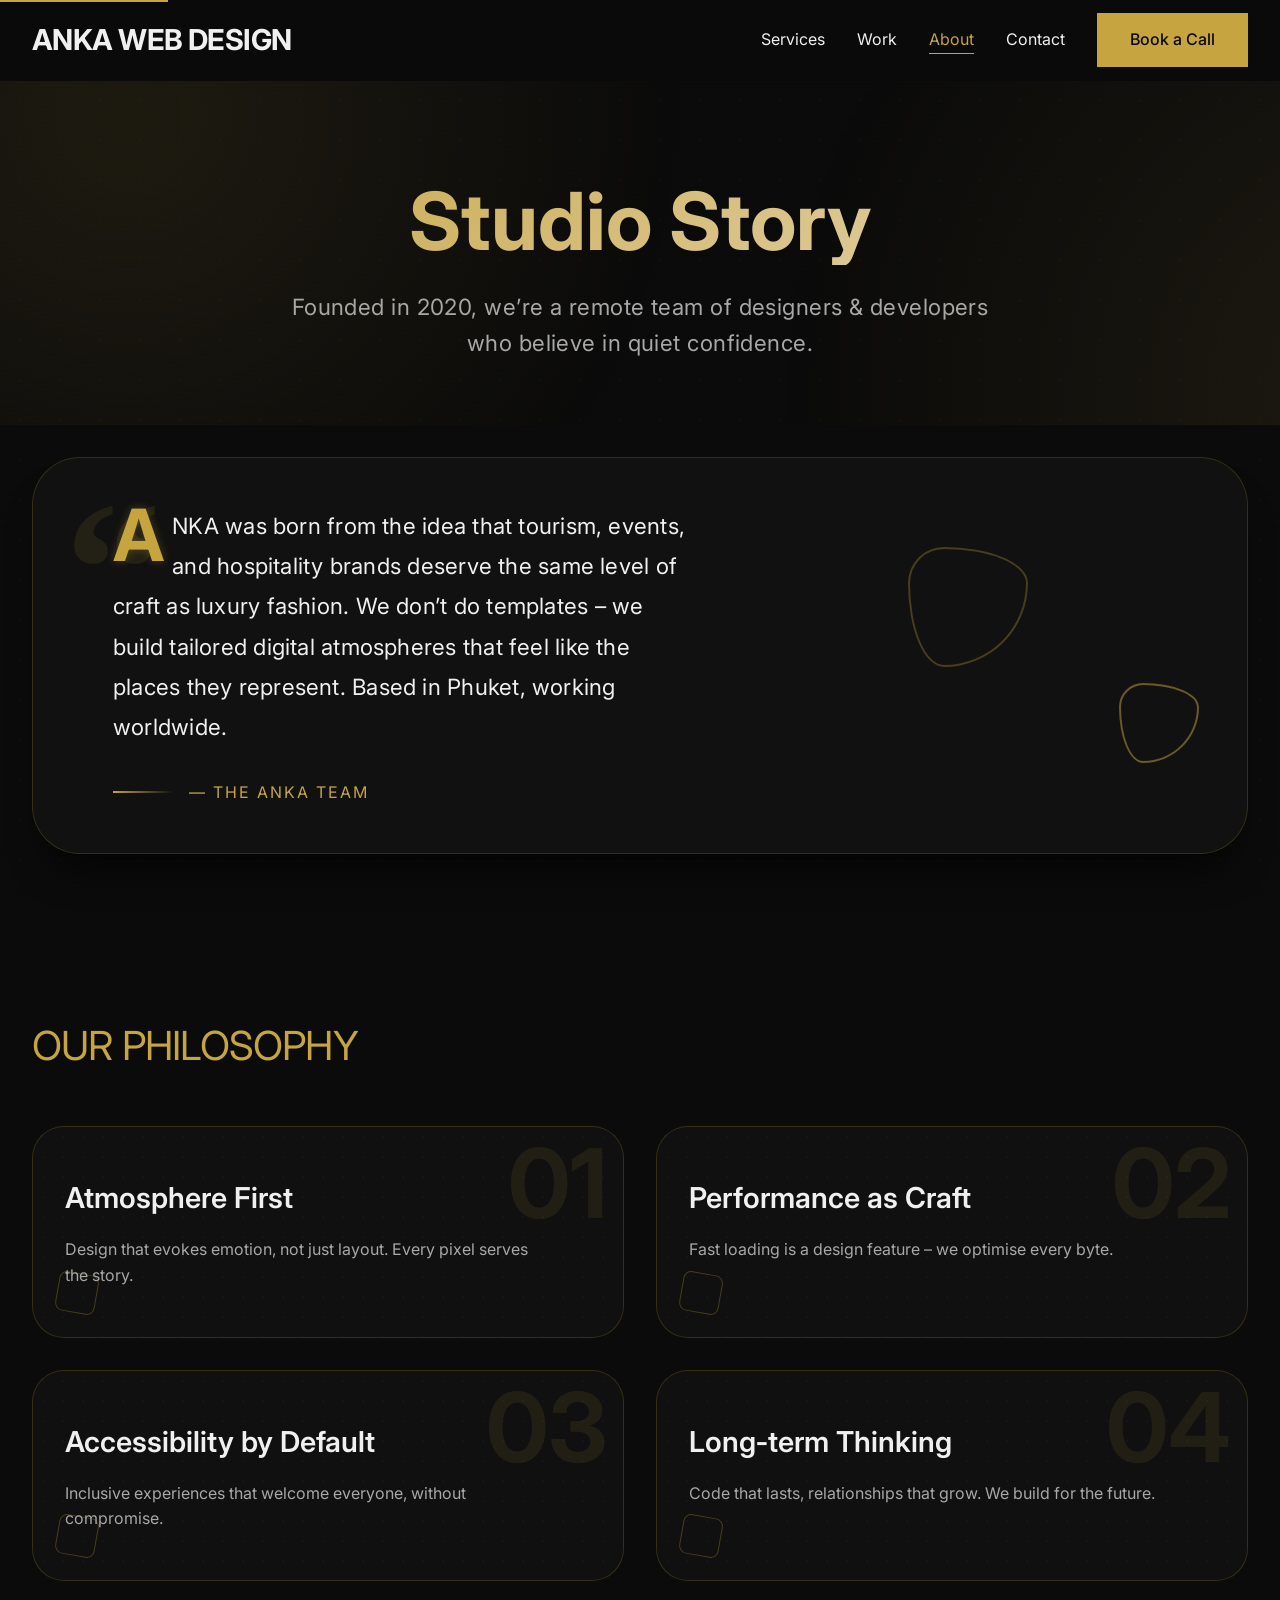
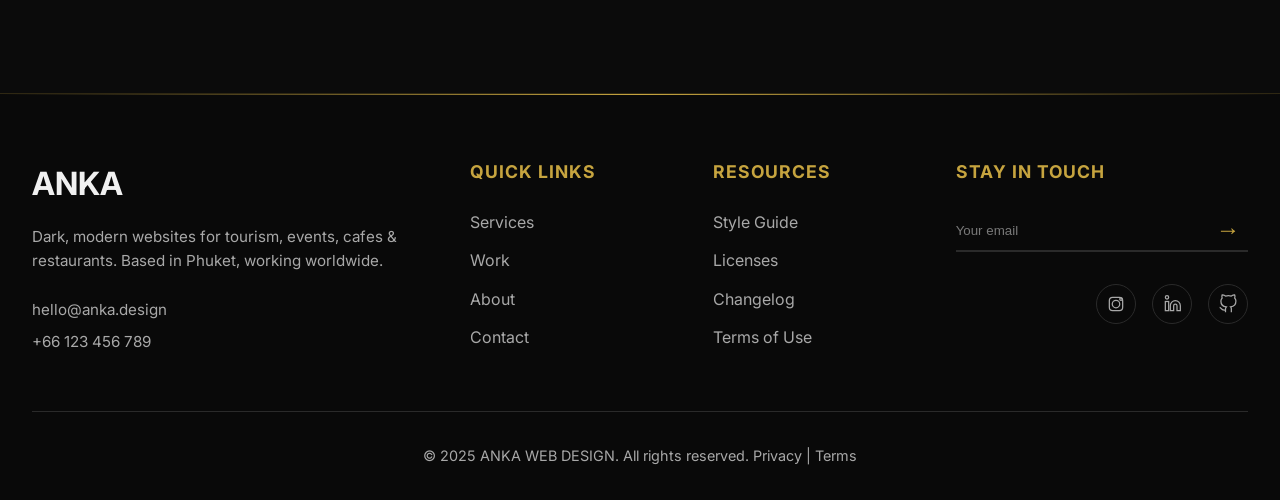
==== about.html @ 361e1a4e "Add complete website files" ====
<!-- FILE: about.html -->
<!DOCTYPE html>
<html lang="en">
<head>
  <meta charset="UTF-8">
  <meta name="viewport" content="width=device-width, initial-scale=1.0">
  <title>About – ANKA WEB DESIGN</title>
  <meta name="description" content="Boutique studio crafting premium web experiences for hospitality and culture.">
  <link rel="preconnect" href="https://fonts.googleapis.com">
  <link rel="preconnect" href="https://fonts.gstatic.com" crossorigin>
  <link href="https://fonts.googleapis.com/css2?family=Inter:ital,opsz,wght@0,14..32,100..900;1,14..32,100..900&display=swap" rel="stylesheet">
  <link rel="stylesheet" href="assets/css/style.css">
</head>
<body>
  <a href="#main-content" class="skip-link">Skip to main content</a>

  <!-- Header -->
  <header class="site-header">
    <div class="container header-container">
      <a href="index.html" class="logo" aria-label="ANKA home">ANKA WEB DESIGN</a>
      <button class="mobile-menu-toggle" id="menuToggle" aria-expanded="false" aria-label="Menu">
        <span></span><span></span><span></span>
      </button>
      <nav class="main-nav" id="mainNav">
        <ul class="nav-list">
          <li><a href="services.html">Services</a></li>
          <li><a href="work.html">Work</a></li>
          <li><a href="about.html" aria-current="page">About</a></li>
          <li><a href="contact.html">Contact</a></li>
        </ul>
        <a href="contact.html" class="btn btn-primary nav-cta">Book a Call</a>
      </nav>
    </div>
  </header>

  <main id="main-content">
    <!-- Page header with moving background -->
    <!-- Page header – advanced -->
<section class="page-header-advanced moving-bg">
  <div class="container">
    <h1 class="page-title-advanced">Studio Story</h1>
    <p class="page-sub-advanced">Founded in 2020, we’re a remote team of designers & developers who believe in quiet confidence.</p>
  </div>
</section>

<!-- Story – advanced editorial card -->
<section class="story-advanced">
  <div class="container">
    <div class="story-card-advanced">
      <div class="story-quote-mark" aria-hidden="true">“</div>
      <div class="story-content">
        <p class="story-text-advanced"><span class="story-dropcap">A</span>NKA was born from the idea that tourism, events, and hospitality brands deserve the same level of craft as luxury fashion. We don’t do templates – we build tailored digital atmospheres that feel like the places they represent. Based in Phuket, working worldwide.</p>
        <div class="story-signature">
          <span class="story-signature-line"></span>
          <span class="story-signature-text">— The ANKA team</span>
        </div>
      </div>
      <div class="story-decoration">
        <div class="story-decoration-shape"></div>
        <div class="story-decoration-shape"></div>
      </div>
    </div>
  </div>
</section>

<!-- Our Philosophy – visually rich, icon‑free -->
<section class="philosophy">
  <div class="container">
    <h2 class="section-title">Our Philosophy</h2>
    <div class="philosophy-grid">
      
      <div class="philosophy-card">
        <div class="philosophy-bg-number">01</div>
        <div class="philosophy-decoration"></div>
        <h3>Atmosphere First</h3>
        <p>Design that evokes emotion, not just layout. Every pixel serves the story.</p>
      </div>

      <div class="philosophy-card">
        <div class="philosophy-bg-number">02</div>
        <div class="philosophy-decoration"></div>
        <h3>Performance as Craft</h3>
        <p>Fast loading is a design feature – we optimise every byte.</p>
      </div>

      <div class="philosophy-card">
        <div class="philosophy-bg-number">03</div>
        <div class="philosophy-decoration"></div>
        <h3>Accessibility by Default</h3>
        <p>Inclusive experiences that welcome everyone, without compromise.</p>
      </div>

      <div class="philosophy-card">
        <div class="philosophy-bg-number">04</div>
        <div class="philosophy-decoration"></div>
        <h3>Long‑term Thinking</h3>
        <p>Code that lasts, relationships that grow. We build for the future.</p>
      </div>

    </div>
  </div>
</section>



  </main>

  <!-- Footer (rich version) -->
  <footer class="site-footer">
    <div class="container">
      <div class="footer-grid">
        <div class="footer-col">
          <a href="index.html" class="footer-logo">ANKA</a>
          <p class="footer-about">Dark, modern websites for tourism, events, cafes & restaurants. Based in Phuket, working worldwide.</p>
          <div class="footer-contact">
            <span>hello@anka.design</span>
            <span>+66 123 456 789</span>
          </div>
        </div>
        <div class="footer-col">
          <h4>Quick Links</h4>
          <ul class="footer-menu">
            <li><a href="services.html">Services</a></li>
            <li><a href="work.html">Work</a></li>
            <li><a href="about.html">About</a></li>
            <li><a href="contact.html">Contact</a></li>
          </ul>
        </div>
        <div class="footer-col">
          <h4>Resources</h4>
          <ul class="footer-menu">
            <li><a href="#">Style Guide</a></li>
            <li><a href="#">Licenses</a></li>
            <li><a href="#">Changelog</a></li>
            <li><a href="#">Terms of Use</a></li>
          </ul>
        </div>
        <div class="footer-col">
          <h4>Stay in touch</h4>
          <form class="newsletter-form" id="demoNewsletter">
            <input type="email" placeholder="Your email" aria-label="Email for newsletter">
            <button type="submit" class="btn-submit">→</button>
          </form>
          <div class="footer-social">
            <a href="#" aria-label="Instagram">
              <svg width="24" height="24" viewBox="0 0 24 24" fill="none" stroke="currentColor" stroke-width="1.5">
                <rect x="4" y="4" width="16" height="16" rx="4"/>
                <circle cx="18" cy="6" r="1.5"/>
                <circle cx="12" cy="12" r="4.5"/>
              </svg>
            </a>
            <a href="#" aria-label="LinkedIn">
              <svg width="24" height="24" viewBox="0 0 24 24" fill="none" stroke="currentColor" stroke-width="1.5">
                <path d="M16 8a6 6 0 0 1 6 6v6h-4v-6a2 2 0 0 0-4 0v6h-4v-6a6 6 0 0 1 6-6z"/>
                <rect x="4" y="9" width="4" height="11"/>
                <circle cx="6" cy="4" r="2"/>
              </svg>
            </a>
            <a href="#" aria-label="GitHub">
              <svg width="24" height="24" viewBox="0 0 24 24" fill="none" stroke="currentColor" stroke-width="1.5">
                <path d="M9 19c-5 1.5-5-2.5-7-3m14 6v-3.87a3.37 3.37 0 0 0-.94-2.61c3.14-.35 6.44-1.54 6.44-7A5.44 5.44 0 0 0 20 4.77 5.07 5.07 0 0 0 19.91 1S18.73.65 16 2.48a13.38 13.38 0 0 0-7 0C6.27.65 5.09 1 5.09 1A5.07 5.07 0 0 0 5 4.77a5.44 5.44 0 0 0-1.5 3.78c0 5.42 3.3 6.61 6.44 7A3.37 3.37 0 0 0 9 18.13V22"/>
              </svg>
            </a>
          </div>
        </div>
      </div>
      <div class="footer-bottom">
        <p>© 2025 ANKA WEB DESIGN. All rights reserved. <a href="#">Privacy</a> | <a href="#">Terms</a></p>
      </div>
    </div>
  </footer>

  <!-- Modal and toast -->
  <div class="modal" id="projectModal" role="dialog" aria-modal="true" hidden>
    <div class="modal-overlay"></div>
    <div class="modal-content"><button class="modal-close">&times;</button><div class="modal-body"></div></div>
  </div>
  <div class="toast" id="successToast">Message sent (demo) – we’ll be in touch.</div>

  <script src="assets/js/work-data.js"></script>
  <script src="assets/js/main.js"></script>
</body>
</html>
---- assets/css/style.css ----
/* FILE: assets/css/style.css */
:root {
  --bg-dark: #0b0b0b;
  --bg-card: #141414;
  --text-primary: #f0f0f0;
  --text-secondary: #a8a8a8;
  --accent: #c6a43f; /* warm gold */
  --border: #2a2a2a;
  --font-sans: 'Inter', system-ui, -apple-system, sans-serif;
  --shadow: 0 20px 40px -10px rgba(0,0,0,0.8);
  --transition: 0.2s ease;
}
* { margin: 0; padding: 0; box-sizing: border-box; }
html {
  scroll-behavior: smooth;
}
body {
  background-color: var(--bg-dark);
  color: var(--text-primary);
  font-family: var(--font-sans);
  line-height: 1.6;
  -webkit-font-smoothing: antialiased;
  position: relative;
}
body::before {
  content: "";
  position: fixed;
  top: 0; left: 0; width: 100%; height: 100%;
  background-image: radial-gradient(rgba(198, 164, 63, 0.03) 1px, transparent 1px);
  background-size: 40px 40px;
  pointer-events: none;
  z-index: -1;
}
body::after {
  content: "";
  position: fixed;
  top: 0; left: 0; width: 100%; height: 100%;
  background: repeating-linear-gradient(0deg, rgba(0,0,0,0.02) 0px, rgba(0,0,0,0.02) 1px, transparent 1px, transparent 4px);
  pointer-events: none;
  z-index: -1;
}
.container { max-width: 1280px; margin: 0 auto; padding: 0 2rem; }
a { color: var(--text-primary); text-decoration: none; transition: color var(--transition); }
a:hover { color: var(--accent); }
.btn {
  display: inline-block;
  padding: 0.8rem 2rem;
  border-radius: 0;
  font-weight: 500;
  transition: var(--transition);
  border: 1px solid transparent;
  cursor: pointer;
  text-align: center;
}
.btn-primary { background: var(--accent); color: var(--bg-dark); border-color: var(--accent); }
.btn-primary:hover { background: transparent; color: var(--accent); }
.btn-outline { border: 1px solid var(--accent); color: var(--accent); background: transparent; }
.btn-outline:hover { background: var(--accent); color: var(--bg-dark); }
.btn-large { padding: 1rem 3rem; font-size: 1.2rem; }

/* skip link */
.skip-link {
  position: absolute; top: -40px; left: 0; background: var(--accent); color: #000; padding: 8px; z-index: 100;
}
.skip-link:focus { top: 0; }

/* header */
.site-header {
  position: sticky; top: 0; background: rgba(11,11,11,0.9); backdrop-filter: blur(8px); border-bottom: 1px solid var(--border); z-index: 50;
}
.header-container {
  display: flex; justify-content: space-between; align-items: center; height: 80px;
}
.logo { font-weight: 700; font-size: 1.8rem; letter-spacing: -0.02em; }
.main-nav { display: flex; align-items: center; gap: 2rem; }
.nav-list { display: flex; list-style: none; gap: 2rem; }
.nav-list a:hover, .nav-list a[aria-current="page"] { color: var(--accent); border-bottom: 1px solid currentColor; padding-bottom: 4px; }
.mobile-menu-toggle { display: none; background: none; border: none; width: 30px; height: 30px; position: relative; cursor: pointer; }
.mobile-menu-toggle span { display: block; width: 100%; height: 2px; background: var(--text-primary); margin: 6px 0; transition: var(--transition); }

/* hero */
.hero { padding: 6rem 0; }
.hero-grid { display: grid; grid-template-columns: 1fr 1fr; gap: 4rem; align-items: center; }
.display { font-size: clamp(2.5rem, 5vw, 4.5rem); font-weight: 600; line-height: 1.1; letter-spacing: -0.02em; }
.accent { color: var(--accent); }
.hero-sub { font-size: 1.3rem; color: var(--text-secondary); margin: 2rem 0; }
.hero-ctas { display: flex; gap: 1rem; }
.hero-visual { position: relative; min-height: 400px; }
.blob { width: 300px; height: 300px; background: radial-gradient(circle at 30% 30%, var(--accent), transparent 70%); filter: blur(60px); opacity: 0.3; position: absolute; top: 20%; left: 20%; }
.grid-overlay { position: absolute; inset: 0; background-image: linear-gradient(var(--border) 1px, transparent 1px), linear-gradient(90deg, var(--border) 1px, transparent 1px); background-size: 40px 40px; opacity: 0.2; }

/* trust strip */
.trust-strip { padding: 2rem 0; border-top: 1px solid var(--border); border-bottom: 1px solid var(--border); margin: 2rem 0; }
.trust-label { text-transform: uppercase; font-size: 0.8rem; letter-spacing: 2px; color: var(--text-secondary); margin-bottom: 1.5rem; }
.trust-logos { display: flex; gap: 3rem; flex-wrap: wrap; }
.logo-mark { font-size: 1.3rem; font-weight: 300; color: var(--text-secondary); }

/* sections */
.section-title { font-size: 2.5rem; font-weight: 400; margin-bottom: 3rem; letter-spacing: -0.02em; color: var(--accent); text-transform: uppercase; }
.card-grid { display: grid; grid-template-columns: repeat(auto-fill, minmax(280px, 1fr)); gap: 2rem; }

/* expertise / editorial menu */
.expertise-grid {
  display: grid;
  grid-template-columns: repeat(4, 1fr);
  gap: 2rem;
  margin-bottom: 4rem;
}
.expertise-card {
  background: var(--bg-card);
  padding: 2rem;
  border: 1px solid var(--border);
  transition: var(--transition);
  text-align: center;
}
.expertise-card:hover {
  transform: translateY(-4px);
  border-color: var(--accent);
}
.expertise-icon {
  font-size: 2.5rem;
  display: block;
  margin-bottom: 1rem;
}
.expertise-card h3 {
  margin-bottom: 0.5rem;
  font-size: 1.3rem;
}

/* service cards with icons */
.service-card {
  background: var(--bg-card);
  padding: 2rem;
  border: 1px solid var(--border);
  transition: var(--transition);
  position: relative;
}
.service-card:hover {
  transform: translateY(-6px);
  box-shadow: var(--shadow);
  border-color: var(--accent);
}
.service-icon {
  font-size: 2rem;
  display: block;
  margin-bottom: 1rem;
  color: var(--accent);
}
.service-card h3 {
  margin-bottom: 1rem;
  font-weight: 500;
.service-card {
  transition: transform 0.2s, box-shadow 0.2s, border-color 0.2s;
  transform-style: preserve-3d;
  will-change: transform;
}
}

/* modern timeline */
/* ---------- Process timeline – advanced ---------- */
.process {
  padding: 4rem 0;
}

.timeline-modern {
  display: flex;
  flex-direction: column;
  gap: 2rem;
  margin: 4rem 0;
  position: relative;
}

/* Animated connecting line */
.timeline-modern::before {
  content: '';
  position: absolute;
  left: 3rem;
  top: 0;
  bottom: 0;
  width: 3px;
  background: linear-gradient(to bottom, var(--accent), transparent);
  opacity: 0.3;
  animation: timelineGlow 3s infinite;
}

@keyframes timelineGlow {
  0%, 100% { opacity: 0.2; transform: scaleY(1); }
  50% { opacity: 0.6; transform: scaleY(1.02); }
}

.timeline-step {
  display: flex;
  gap: 2rem;
  position: relative;
  z-index: 1;
  transition: transform 0.3s ease;
}

.timeline-step:hover {
  transform: translateX(10px);
}

.step-marker {
  width: 5rem;
  height: 5rem;
  background: rgba(20, 20, 20, 0.8);
  backdrop-filter: blur(8px);
  border: 2px solid var(--accent);
  border-radius: 50%;
  display: flex;
  align-items: center;
  justify-content: center;
  font-weight: 700;
  font-size: 1.5rem;
  color: var(--accent);
  flex-shrink: 0;
  box-shadow: 0 0 20px rgba(198, 164, 63, 0.3);
  transition: all 0.3s ease;
  position: relative;
  overflow: hidden;
}

.step-marker::before {
  content: '';
  position: absolute;
  inset: 0;
  background: radial-gradient(circle at 30% 30%, var(--accent), transparent 70%);
  opacity: 0.2;
  animation: markerPulse 3s infinite;
}

@keyframes markerPulse {
  0%, 100% { opacity: 0.2; transform: scale(1); }
  50% { opacity: 0.4; transform: scale(1.1); }
}

.timeline-step:hover .step-marker {
  transform: scale(1.1);
  box-shadow: 0 0 30px var(--accent);
  border-color: #fff;
}

.step-content {
  background: rgba(20, 20, 20, 0.6);
  backdrop-filter: blur(10px);
  border: 1px solid rgba(198, 164, 63, 0.2);
  border-radius: 24px;
  padding: 1.8rem 2rem;
  flex: 1;
  transition: all 0.3s ease;
  position: relative;
  overflow: hidden;
}

/* Animated gradient border for step content */
.step-content::before {
  content: '';
  position: absolute;
  top: -2px;
  left: -2px;
  right: -2px;
  bottom: -2px;
  background: linear-gradient(45deg, var(--accent), transparent, var(--accent), transparent);
  background-size: 300% 300%;
  border-radius: 26px;
  opacity: 0;
  transition: opacity 0.3s;
  z-index: -1;
}

.timeline-step:hover .step-content::before {
  opacity: 1;
  animation: borderGlow 3s linear infinite;
}

.step-content h3 {
  margin-bottom: 0.8rem;
  color: var(--accent);
  font-size: 1.5rem;
  font-weight: 600;
}

.step-content p {
  color: var(--text-secondary);
  line-height: 1.6;
  margin: 0;
}

/* Noise texture inside cards */
.step-content::after {
  content: '';
  position: absolute;
  top: 0;
  left: 0;
  width: 100%;
  height: 100%;
  background-image: radial-gradient(rgba(255,255,255,0.02) 1px, transparent 1px);
  background-size: 20px 20px;
  pointer-events: none;
  z-index: -1;
  border-radius: 24px;
}

/* Responsive */
@media (max-width: 768px) {
  .timeline-modern::before {
    left: 2rem;
  }
  .step-marker {
    width: 4rem;
    height: 4rem;
    font-size: 1.2rem;
  }
  .step-content {
    padding: 1.2rem 1.5rem;
  }
  .step-content h3 {
    font-size: 1.3rem;
  }
}

/* enhanced work grid */
.work-grid-enhanced {
  display: grid;
  grid-template-columns: repeat(auto-fill, minmax(320px, 1fr));
  gap: 2rem;
  margin: 3rem 0;
}
.work-card {
  background: var(--bg-card);
  border: 1px solid var(--border);
  padding: 1.5rem;
  cursor: pointer;
  transition: var(--transition);
  position: relative;
  overflow: hidden;
}
.work-card:hover {
  border-color: var(--accent);
  transform: scale(1.02);
}
.work-card .category {
  color: var(--accent);
  font-size: 0.9rem;
  text-transform: uppercase;
}
.work-card h3 {
  margin: 0.5rem 0;
  font-size: 1.4rem;
}
.work-card .year {
  color: var(--text-secondary);
}
.work-card::after {
  content: "View project →";
  position: absolute;
  bottom: -2rem;
  right: 1rem;
  background: var(--accent);
  color: var(--bg-dark);
  padding: 0.3rem 0.8rem;
  font-size: 0.9rem;
  transition: bottom 0.2s;
}
.work-card:hover::after {
  bottom: 1rem;
 } 
.service-card {
  transition: transform 0.2s, box-shadow 0.2s, border-color 0.2s;
  transform-style: preserve-3d;
  will-change: transform;
}


/* testimonials */
.testimonial-grid { display: grid; grid-template-columns: repeat(3,1fr); gap: 2rem; }
.testimonial-grid blockquote { background: var(--bg-card); padding: 2rem; border-left: 4px solid var(--accent); font-style: normal; }
.testimonial-grid cite { display: block; margin-top: 1rem; color: var(--accent); }

/* enhanced pricing */
.pricing-grid-enhanced {
  display: grid;
  grid-template-columns: repeat(3,1fr);
  gap: 2rem;
  margin-bottom: 2rem;
}
.pricing-card {
  background: var(--bg-card);
  padding: 2rem;
  border: 1px solid var(--border);
  transition: var(--transition);
  position: relative;
  display: flex;
  flex-direction: column;
}
.pricing-card.popular {
  border-color: var(--accent);
  transform: scale(1.05);
  box-shadow: var(--shadow);
}
.popular-badge {
  position: absolute;
  top: -0.8rem;
  left: 50%;
  transform: translateX(-50%);
  background: var(--accent);
  color: var(--bg-dark);
  padding: 0.3rem 1rem;
  font-size: 0.8rem;
  text-transform: uppercase;
  letter-spacing: 1px;
}
.price {
  font-size: 2.5rem;
  color: var(--accent);
  margin: 1rem 0;
}
.feature-list {
  list-style: none;
  margin: 1.5rem 0;
  color: var(--text-secondary);
  flex: 1;
}
.feature-list li {
  padding: 0.3rem 0;
  border-bottom: 1px dashed var(--border);
}
.feature-list li:last-child {
  border-bottom: none;
}
.pricing-card .btn {
  margin-top: auto;
}
.pricing-note {
  text-align: center;
  color: var(--text-secondary);
  font-style: italic;
}
.pricing-card {
  transition: transform 0.2s, box-shadow 0.2s, border-color 0.2s;
  transform-style: preserve-3d;
  will-change: transform;
}

/* accordion */
.accordion-item { border-bottom: 1px solid var(--border); }
.accordion-btn { width: 100%; text-align: left; background: none; border: none; color: var(--text-primary); padding: 1.5rem 0; font-size: 1.2rem; font-weight: 500; display: flex; justify-content: space-between; cursor: pointer; }
.accordion-btn::after { content: "+"; font-size: 1.5rem; color: var(--accent); }
.accordion-btn[aria-expanded="true"]::after { content: "–"; }
.accordion-panel { max-height: 0; overflow: hidden; transition: max-height 0.3s ease; padding: 0 1rem; }
.accordion-panel p { padding-bottom: 1.5rem; color: var(--text-secondary); }

/* ---------- Enhanced CTA Section ---------- */
.cta-band {
  padding: 6rem 0;
  text-align: center;
  position: relative;
  overflow: hidden;
  background: transparent; /* let the background show through */
}

/* Glass card for CTA content */
.cta-band .container {
  position: relative;
  z-index: 2;
  background: rgba(20, 20, 20, 0.5);
  backdrop-filter: blur(12px);
  border: 1px solid rgba(198, 164, 63, 0.2);
  border-radius: 48px;
  padding: 4rem 2rem;
  max-width: 900px;
  margin: 0 auto;
  box-shadow: 0 30px 50px -20px rgba(0,0,0,0.8);
  transition: transform 0.3s ease, box-shadow 0.3s ease;
}

.cta-band .container:hover {
  transform: translateY(-5px);
  box-shadow: 0 40px 60px -20px rgba(0,0,0,0.9), 0 0 0 1px rgba(198,164,63,0.3);
}

/* Animated gradient border for the glass card */
.cta-band .container::before {
  content: '';
  position: absolute;
  top: -2px;
  left: -2px;
  right: -2px;
  bottom: -2px;
  background: linear-gradient(45deg, var(--accent), transparent, var(--accent), transparent);
  background-size: 300% 300%;
  border-radius: 50px;
  opacity: 0;
  transition: opacity 0.3s;
  z-index: -1;
}

.cta-band .container:hover::before {
  opacity: 1;
  animation: borderGlow 3s linear infinite;
}

/* Title */
.cta-title {
  font-size: 3.5rem;
  font-weight: 700;
  margin-bottom: 2rem;
  color: var(--text-primary);
  text-shadow: 0 0 20px rgba(198, 164, 63, 0.3);
  letter-spacing: -0.02em;
}

/* Button */
.cta-band .btn-large {
  font-size: 1.3rem;
  padding: 1.2rem 3rem;
  border-radius: 50px;
  background: var(--accent);
  color: var(--bg-dark);
  border: none;
  position: relative;
  overflow: hidden;
  transition: all 0.3s ease;
  box-shadow: 0 10px 20px -5px rgba(198,164,63,0.3);
}

.cta-band .btn-large:hover {
  transform: scale(1.05);
  box-shadow: 0 20px 30px -5px rgba(198,164,63,0.5);
}

/* Add a subtle shine effect on hover */
.cta-band .btn-large::after {
  content: '';
  position: absolute;
  top: -50%;
  left: -60%;
  width: 200%;
  height: 200%;
  background: rgba(255,255,255,0.2);
  transform: rotate(30deg);
  transition: left 0.5s;
  pointer-events: none;
}

.cta-band .btn-large:hover::after {
  left: 100%;
}

/* ---------- Advanced CTA section ---------- */
.cta-advanced {
  padding: 5rem 0;
  background: var(--bg-dark);
  position: relative;
  overflow: hidden;
  border-top: 1px solid var(--border);
  border-bottom: 1px solid var(--border);
}

.cta-grid {
  display: grid;
  grid-template-columns: 1fr 1fr;
  gap: 4rem;
  align-items: center;
}

.cta-content {
  position: relative;
  z-index: 2;
}

.cta-title {
  font-size: 3rem;
  font-weight: 600;
  margin-bottom: 1.5rem;
  color: var(--accent);
  letter-spacing: -0.02em;
}

.cta-sub {
  font-size: 1.2rem;
  color: var(--text-secondary);
  margin-bottom: 2.5rem;
  line-height: 1.6;
  max-width: 90%;
}

.cta-stats {
  display: flex;
  gap: 2.5rem;
  margin-bottom: 3rem;
}

.stat-item {
  display: flex;
  flex-direction: column;
}

.stat-number {
  font-size: 2.2rem;
  font-weight: 700;
  color: var(--accent);
  line-height: 1.2;
}

.stat-label {
  font-size: 0.9rem;
  text-transform: uppercase;
  letter-spacing: 1px;
  color: var(--text-secondary);
}

.cta-visual {
  position: relative;
  height: 300px;
  background: rgba(20,20,20,0.3);
  backdrop-filter: blur(10px);
  border-radius: 30px;
  border: 1px solid rgba(198,164,63,0.2);
  overflow: hidden;
}

.cta-blob {
  position: absolute;
  width: 300px;
  height: 300px;
  background: radial-gradient(circle at 30% 30%, var(--accent), transparent 70%);
  filter: blur(60px);
  opacity: 0.3;
  top: 50%;
  left: 50%;
  transform: translate(-50%, -50%);
  animation: blobMove 15s infinite alternate;
}

.cta-grid-overlay {
  position: absolute;
  inset: 0;
  background-image: linear-gradient(var(--border) 1px, transparent 1px),
                    linear-gradient(90deg, var(--border) 1px, transparent 1px);
  background-size: 40px 40px;
  opacity: 0.1;
}

@keyframes blobMove {
  0% { transform: translate(-50%, -50%) scale(1); }
  100% { transform: translate(-30%, -30%) scale(1.2); }
}

/* Responsive */
@media (max-width: 768px) {
  .cta-grid {
    grid-template-columns: 1fr;
    gap: 2rem;
  }
  .cta-title {
    font-size: 2.5rem;
  }
  .cta-sub {
    max-width: 100%;
  }
  .cta-stats {
    gap: 1.5rem;
    flex-wrap: wrap;
  }
  .cta-visual {
    height: 200px;
    order: -1;
  }
}

/* footer */
.site-footer { border-top: 1px solid var(--border); padding: 3rem 0 1rem; }
.footer-container { display: grid; grid-template-columns: 1fr 2fr 1fr; gap: 2rem; align-items: start; }
.footer-links { display: flex; gap: 2rem; flex-wrap: wrap; justify-content: center; }
.footer-social { display: flex; gap: 1.5rem; justify-content: flex-end; }
.footer-social svg { width: 24px; height: 24px; stroke: var(--text-secondary); transition: var(--transition); }
.footer-social a:hover svg { stroke: var(--accent); }
.footer-legal { text-align: center; margin-top: 3rem; color: var(--text-secondary); font-size: 0.9rem; }

/* modal */
.modal { position: fixed; inset: 0; z-index: 1000; display: none; align-items: center; justify-content: center; }
.modal[hidden] { display: none; }
.modal:not([hidden]) { display: flex; }
.modal-overlay { position: absolute; inset: 0; background: rgba(0,0,0,0.8); backdrop-filter: blur(4px); }
.modal-content { background: var(--bg-card); border: 1px solid var(--border); max-width: 600px; width: 90%; max-height: 80vh; overflow-y: auto; position: relative; padding: 2rem; }
.modal-close { position: absolute; top: 1rem; right: 1rem; background: none; border: none; color: var(--text-primary); font-size: 2rem; cursor: pointer; }
.modal-close:hover { color: var(--accent); }
.modal-body h2 { color: var(--accent); margin-bottom: 1rem; }
.modal-body .results { margin: 1rem 0; padding-left: 1.2rem; }

/* toast */
.toast { position: fixed; bottom: 2rem; right: 2rem; background: var(--accent); color: var(--bg-dark); padding: 1rem 2rem; opacity: 0; transition: opacity 0.3s; pointer-events: none; z-index: 2000; border-radius: 4px; }
.toast.show { opacity: 1; }

/* contact page */
.contact-grid { display: grid; grid-template-columns: 1fr 1fr; gap: 4rem; margin: 4rem 0; }
.contact-form input, .contact-form textarea { width: 100%; background: var(--bg-card); border: 1px solid var(--border); padding: 0.8rem; color: var(--text-primary); margin-bottom: 1.5rem; }
.contact-form label { display: block; margin-bottom: 0.3rem; color: var(--text-secondary); }
.map-placeholder { background: var(--bg-card); height: 200px; margin-top: 2rem; display: flex; align-items: center; justify-content: center; border: 1px solid var(--border); color: var(--text-secondary); position: relative; }
.map-placeholder::before { content: "🗺️ Phuket / Remote"; }

/* filter bar */
.filter-bar { display: flex; gap: 1rem; flex-wrap: wrap; margin-bottom: 2rem; }
.filter-btn { background: none; border: 1px solid var(--border); color: var(--text-secondary); padding: 0.5rem 1.5rem; cursor: pointer; transition: var(--transition); }
.filter-btn.active, .filter-btn:hover { border-color: var(--accent); color: var(--accent); }

/* error page */
.error-page { display: flex; align-items: center; justify-content: center; min-height: 100vh; text-align: center; }
.error-code { font-size: 8rem; font-weight: 600; color: var(--accent); line-height: 1; }
.error-message { font-size: 1.5rem; margin: 2rem 0; }

/* reveal animation */
.reveal { opacity: 0; transform: translateY(30px); transition: opacity 0.6s ease, transform 0.6s ease; }
.revealed { opacity: 1; transform: translateY(0); }
@media (prefers-reduced-motion: reduce) { .reveal { transition: none; } }

/* team avatars */
.team-grid {
  display: grid;
  grid-template-columns: repeat(4, 1fr);
  gap: 2rem;
  margin: 3rem 0;
}
.team-member {
  text-align: center;
}
.avatar {
  width: 120px;
  height: 120px;
  background: var(--bg-card);
  border: 2px solid var(--accent);
  border-radius: 50%;
  margin: 0 auto 1rem;
  display: flex;
  align-items: center;
  justify-content: center;
  font-size: 2rem;
  font-weight: 600;
  color: var(--accent);
}
.recognition-logos {
  display: flex;
  gap: 3rem;
  justify-content: center;
  flex-wrap: wrap;
  margin: 2rem 0;
}
.recog-item {
  font-size: 1.2rem;
  color: var(--text-secondary);
  border: 1px solid var(--border);
  padding: 0.5rem 1.5rem;
}

/* tech badges */
.tech-badges {
  display: flex;
  flex-wrap: wrap;
  gap: 1rem;
  justify-content: center;
  margin: 2rem 0 4rem;
}
.tech-badge {
  background: var(--bg-card);
  border: 1px solid var(--border);
  padding: 0.5rem 1.5rem;
  font-size: 1rem;
  color: var(--text-secondary);
}
.tech-badge:hover {
  border-color: var(--accent);
  color: var(--accent);
}

/* benefits grid (contact page) */
.benefits-grid {
  display: grid;
  grid-template-columns: repeat(3, 1fr);
  gap: 2rem;
  margin: 3rem 0;
}
.benefit-card {
  background: var(--bg-card);
  padding: 2rem;
  border: 1px solid var(--border);
  text-align: center;
}
.benefit-card h3 {
  margin-bottom: 1rem;
  color: var(--accent);
}

/* responsive */
@media (max-width: 768px) {
  .mobile-menu-toggle { display: block; }
  .main-nav { position: fixed; top: 80px; left: 0; width: 100%; background: var(--bg-dark); flex-direction: column; align-items: center; padding: 2rem; transform: translateX(-100%); transition: transform 0.3s; border-bottom: 1px solid var(--border); }
  .main-nav.open { transform: translateX(0); }
  .nav-list { flex-direction: column; align-items: center; }
  .hero-grid, .testimonial-grid, .pricing-grid-enhanced, .contact-grid, .footer-container,
  .expertise-grid, .team-grid, .benefits-grid { grid-template-columns: 1fr; }
  .timeline-modern::before { left: 1.5rem; }
  .step-marker { width: 3rem; height: 3rem; font-size: 1rem; }
}
/* Mouse follower glow */
.cursor-glow {
  position: fixed;
  width: 400px;
  height: 400px;
  background: radial-gradient(circle at center, rgba(198,164,63,0.1) 0%, transparent 70%);
  border-radius: 50%;
  pointer-events: none;
  transform: translate(-50%, -50%);
  z-index: 9999;
  transition: transform 0.1s; /* smooth following */
}
@media (prefers-reduced-motion: reduce) {
  .cursor-glow { display: none; }
}
/* FILE: assets/css/style.css (additions at the end) */

/* Moving background for hero */
.moving-bg {
  position: relative;
  overflow: hidden;
}
.moving-bg::before {
  content: '';
  position: absolute;
  top: -50%;
  left: -50%;
  width: 200%;
  height: 200%;
  background: radial-gradient(circle at 30% 30%, rgba(198,164,63,0.1) 0%, transparent 30%),
              radial-gradient(circle at 80% 70%, rgba(198,164,63,0.1) 0%, transparent 30%);
  animation: rotateBg 20s linear infinite;
  z-index: 0;
}
@keyframes rotateBg {
  0% { transform: rotate(0deg); }
  100% { transform: rotate(360deg); }
}
.hero .container {
  position: relative;
  z-index: 1;
}

/* Enhanced rotating tags – bigger, pill-shaped, scattered effect */
.rotating-tags {
  position: relative;
  margin-top: 3rem;
  font-size: 2.8rem;
  font-weight: 700;
  text-align: center;
  color: var(--accent);
  text-shadow: 0 0 15px rgba(198, 164, 63, 0.5);
  min-height: 8rem;
  display: flex;
  justify-content: center;
  align-items: center;
  letter-spacing: -0.02em;
}

.rotating-tags span {
  position: absolute;
  opacity: 0;
  animation: wordCycleScattered 12s infinite ease-in-out;
  white-space: nowrap;
  display: inline-flex;
  align-items: center;
  gap: 1rem;
  background: rgba(20, 20, 20, 0.8);
  backdrop-filter: blur(8px);
  padding: 0.8rem 2.2rem;
  border: 1px solid rgba(198, 164, 63, 0.4);
  border-radius: 60px;
  box-shadow: 0 20px 30px -10px rgba(0,0,0,0.6), 0 0 20px rgba(198,164,63,0.3);
  transform-origin: center;
}

/* Icons via pseudo-elements */
.rotating-tags span::before {
  content: "";
  font-size: 2.2rem;
  filter: drop-shadow(0 0 5px var(--accent));
  margin-right: 0.5rem;
}


/* Unique animation delays and custom transforms per tag */
.rotating-tags span:nth-child(1) {
  animation-delay: 0s;
  --x-offset: -30px;
  --y-offset: 10px;
  --scale: 1.1;
}
.rotating-tags span:nth-child(2) {
  animation-delay: 3s;
  --x-offset: 40px;
  --y-offset: -20px;
  --scale: 0.9;
}
.rotating-tags span:nth-child(3) {
  animation-delay: 6s;
  --x-offset: -20px;
  --y-offset: -30px;
  --scale: 1.2;
}
.rotating-tags span:nth-child(4) {
  animation-delay: 9s;
  --x-offset: 50px;
  --y-offset: 15px;
  --scale: 0.95;
}

@keyframes wordCycleScattered {
  0% {
    opacity: 0;
    transform: translate(0, 0) scale(0.5);
  }
  5% {
    opacity: 1;
    transform: translate(var(--x-offset, 0), var(--y-offset, 0)) scale(var(--scale, 1));
  }
  20% {
    opacity: 1;
    transform: translate(var(--x-offset, 0), var(--y-offset, 0)) scale(var(--scale, 1));
  }
  25% {
    opacity: 0;
    transform: translate(calc(var(--x-offset, 0) * 1.5), calc(var(--y-offset, 0) * 1.5)) scale(0.5);
  }
  100% {
    opacity: 0;
    transform: translate(0, 0) scale(0.5);
  }
}

/* Optional hover pause */
.rotating-tags:hover span {
  animation-play-state: paused;
}

/* Responsive */
@media (max-width: 768px) {
  .rotating-tags {
    font-size: 2rem;
    min-height: 6rem;
  }
  .rotating-tags span {
    padding: 0.5rem 1.5rem;
    font-size: 1.8rem;
  }
  .rotating-tags span::before {
    font-size: 1.8rem;
  }
}

/* Marquee strip */
.marquee-strip {
  background: var(--accent);
  color: var(--bg-dark);
  padding: 0.8rem 0;
  overflow: hidden;
  white-space: nowrap;
  font-weight: 500;
  letter-spacing: 1px;
}
.marquee-content {
  display: inline-block;
  animation: marquee 20s linear infinite;
  font-size: 1.1rem;
}
@keyframes marquee {
  0% { transform: translateX(0); }
  100% { transform: translateX(-50%); }
}

/* ---------- What we do – advanced cards ---------- */
.interactive-card-grid {
  display: grid;
  grid-template-columns: repeat(auto-fit, minmax(280px, 1fr));
  gap: 2rem;
  margin: 3rem 0;
}

.service-card.interactive {
  position: relative;
  background: rgba(20, 20, 20, 0.6);
  backdrop-filter: blur(10px);
  border: 1px solid rgba(198, 164, 63, 0.2);
  border-radius: 24px;
  padding: 2.5rem 2rem;
  transition: transform 0.3s ease, box-shadow 0.3s ease, border-color 0.3s;
  overflow: hidden;
  z-index: 1;
}

/* Animated gradient border effect */
.service-card.interactive::before {
  content: '';
  position: absolute;
  top: -2px;
  left: -2px;
  right: -2px;
  bottom: -2px;
  background: linear-gradient(45deg, var(--accent), transparent, var(--accent), transparent);
  background-size: 300% 300%;
  border-radius: 26px;
  opacity: 0;
  transition: opacity 0.3s;
  z-index: -1;
}

.service-card.interactive:hover::before {
  opacity: 1;
  animation: borderGlow 3s linear infinite;
}

@keyframes borderGlow {
  0% { background-position: 0% 50%; }
  50% { background-position: 100% 50%; }
  100% { background-position: 0% 50%; }
}

/* Card content */
.service-card.interactive .service-icon {
  font-size: 3rem;
  display: inline-block;
  margin-bottom: 1.5rem;
  color: var(--accent);
  filter: drop-shadow(0 0 10px rgba(198, 164, 63, 0.5));
  animation: iconPulse 3s infinite ease-in-out;
}

@keyframes iconPulse {
  0%, 100% { transform: scale(1); opacity: 1; }
  50% { transform: scale(1.1); opacity: 0.9; }
}

.service-card.interactive h3 {
  font-size: 1.8rem;
  margin-bottom: 1rem;
  font-weight: 600;
  color: var(--text-primary);
}

.service-card.interactive p {
  color: var(--text-secondary);
  line-height: 1.6;
  margin-bottom: 2rem;
}

.service-card.interactive .card-link {
  display: inline-block;
  color: var(--accent);
  font-weight: 500;
  text-decoration: none;
  position: relative;
  padding-bottom: 4px;
  transition: color 0.2s;
}

.service-card.interactive .card-link::after {
  content: '';
  position: absolute;
  bottom: 0;
  left: 0;
  width: 0;
  height: 2px;
  background: var(--accent);
  transition: width 0.3s ease;
}

.service-card.interactive:hover .card-link::after {
  width: 100%;
}

.service-card.interactive:hover {
  transform: translateY(-8px) scale(1.02);
  box-shadow: 0 30px 40px -20px rgba(0,0,0,0.8), 0 0 0 1px rgba(198,164,63,0.3);
  border-color: transparent;
}

/* Add a subtle noise texture inside cards */
.service-card.interactive::after {
  content: '';
  position: absolute;
  top: 0;
  left: 0;
  width: 100%;
  height: 100%;
  background-image: radial-gradient(rgba(255,255,255,0.02) 1px, transparent 1px);
  background-size: 20px 20px;
  pointer-events: none;
  z-index: -1;
}

/* Responsive */
@media (max-width: 768px) {
  .service-card.interactive {
    padding: 2rem 1.5rem;
  }
  .service-card.interactive h3 {
    font-size: 1.5rem;
  }
}

/* ---------- Portfolio showcase – advanced cards ---------- */
.demo-grid {
  display: grid;
  grid-template-columns: repeat(auto-fit, minmax(300px, 1fr));
  gap: 2rem;
  margin: 3rem 0;
}

.demo-card {
  position: relative;
  background: rgba(20, 20, 20, 0.6);
  backdrop-filter: blur(10px);
  border: 1px solid rgba(198, 164, 63, 0.2);
  border-radius: 24px;
  padding: 1.5rem;
  transition: transform 0.3s ease, box-shadow 0.3s ease;
  overflow: hidden;
  z-index: 1;
  display: flex;
  flex-direction: column;
}

/* Animated gradient border */
.demo-card::before {
  content: '';
  position: absolute;
  top: -2px;
  left: -2px;
  right: -2px;
  bottom: -2px;
  background: linear-gradient(45deg, var(--accent), transparent, var(--accent), transparent);
  background-size: 300% 300%;
  border-radius: 26px;
  opacity: 0;
  transition: opacity 0.3s;
  z-index: -1;
}

.demo-card:hover::before {
  opacity: 1;
  animation: borderGlow 3s linear infinite;
}

@keyframes borderGlow {
  0% { background-position: 0% 50%; }
  50% { background-position: 100% 50%; }
  100% { background-position: 0% 50%; }
}

/* Image area */
.demo-image {
  width: 100%;
  height: 180px;
  background: linear-gradient(145deg, var(--bg-dark), var(--border));
  border-radius: 16px;
  margin-bottom: 1.5rem;
  position: relative;
  overflow: hidden;
  border: 1px solid rgba(198, 164, 63, 0.2);
  transition: transform 0.3s ease;
}

.demo-image::after {
  content: '🔍 Preview';
  position: absolute;
  top: 50%;
  left: 50%;
  transform: translate(-50%, -50%);
  color: var(--accent);
  font-size: 1rem;
  font-weight: 500;
  background: rgba(0,0,0,0.6);
  padding: 0.5rem 1rem;
  border-radius: 40px;
  border: 1px solid var(--accent);
  opacity: 0;
  transition: opacity 0.3s;
  pointer-events: none;
  backdrop-filter: blur(4px);
}

.demo-card:hover .demo-image::after {
  opacity: 1;
}

.demo-card:hover .demo-image {
  transform: scale(1.02);
}

/* Category */
.demo-card .category {
  color: var(--accent);
  font-size: 0.9rem;
  text-transform: uppercase;
  letter-spacing: 1px;
  margin-bottom: 0.5rem;
  display: inline-block;
  background: rgba(198, 164, 63, 0.1);
  padding: 0.2rem 1rem;
  border-radius: 40px;
  border: 1px solid rgba(198, 164, 63, 0.3);
  align-self: flex-start;
}

/* Title */
.demo-card h3 {
  font-size: 1.5rem;
  margin-bottom: 0.8rem;
  font-weight: 600;
  color: var(--text-primary);
}

/* Description */
.demo-card p {
  color: var(--text-secondary);
  line-height: 1.6;
  margin-bottom: 1.5rem;
  flex: 1;
}

/* Button */
.demo-card .btn-small {
  align-self: flex-start;
  background: transparent;
  border: 1px solid var(--accent);
  color: var(--accent);
  padding: 0.6rem 1.5rem;
  border-radius: 40px;
  font-weight: 500;
  transition: all 0.3s ease;
  text-decoration: none;
  display: inline-block;
  margin-top: auto;
}

.demo-card .btn-small:hover {
  background: var(--accent);
  color: var(--bg-dark);
  transform: translateY(-2px);
  box-shadow: 0 10px 20px -10px rgba(198, 164, 63, 0.4);
}

/* Hover lift */
.demo-card:hover {
  transform: translateY(-8px);
  box-shadow: 0 30px 40px -20px rgba(0,0,0,0.8);
  border-color: transparent;
}

/* Noise texture */
.demo-card::after {
  content: '';
  position: absolute;
  top: 0;
  left: 0;
  width: 100%;
  height: 100%;
  background-image: radial-gradient(rgba(255,255,255,0.02) 1px, transparent 1px);
  background-size: 20px 20px;
  pointer-events: none;
  z-index: -1;
  border-radius: 24px;
}
/* ---------- Header Enhancements ---------- */
.site-header {
  border-bottom: 1px solid transparent;
  background: rgba(11, 11, 11, 0.85);
  backdrop-filter: blur(12px);
  transition: border-color 0.3s;
}

.site-header:hover {
  border-bottom-color: var(--accent);
}

.logo {
  position: relative;
  transition: text-shadow 0.3s;
}

.logo:hover {
  text-shadow: 0 0 10px var(--accent);
}

/* Mobile menu overlay enhancement */
.main-nav {
  transition: transform 0.4s cubic-bezier(0.16, 1, 0.3, 1);
}

.main-nav.open {
  box-shadow: 0 20px 30px -10px rgba(0,0,0,0.8);
}

/* ---------- Footer Richer ---------- */
.site-footer {
  background: rgba(10, 10, 10, 0.95);
  backdrop-filter: blur(10px);
  border-top: 1px solid rgba(198, 164, 63, 0.2);
  padding: 4rem 0 2rem;
  position: relative;
  overflow: hidden;
}

.site-footer::before {
  content: '';
  position: absolute;
  top: 0;
  left: 0;
  width: 100%;
  height: 1px;
  background: linear-gradient(90deg, transparent, var(--accent), transparent);
  animation: footerLine 8s linear infinite;
}

@keyframes footerLine {
  0% { transform: translateX(-100%); }
  100% { transform: translateX(100%); }
}

.footer-grid {
  display: grid;
  grid-template-columns: 2fr 1fr 1fr 1.5fr;
  gap: 3rem;
  margin-bottom: 3rem;
}

.footer-col h4 {
  color: var(--accent);
  font-size: 1.1rem;
  margin-bottom: 1.5rem;
  text-transform: uppercase;
  letter-spacing: 1px;
}

.footer-logo {
  font-size: 2rem;
  font-weight: 700;
  color: var(--text-primary);
  margin-bottom: 1rem;
  display: inline-block;
  transition: color 0.3s;
}

.footer-logo:hover {
  color: var(--accent);
}

.footer-about {
  color: var(--text-secondary);
  line-height: 1.6;
  margin-bottom: 1.5rem;
  font-size: 0.95rem;
}

.footer-contact {
  display: flex;
  flex-direction: column;
  gap: 0.5rem;
  color: var(--text-secondary);
  font-size: 0.95rem;
}

.footer-contact span {
  display: flex;
  align-items: center;
  gap: 0.5rem;
}

.footer-menu {
  list-style: none;
  padding: 0;
  margin: 0;
}

.footer-menu li {
  margin-bottom: 0.8rem;
}

.footer-menu a {
  color: var(--text-secondary);
  transition: color 0.3s, transform 0.2s;
  display: inline-block;
}

.footer-menu a:hover {
  color: var(--accent);
  transform: translateX(5px);
}

/* Newsletter form */
.newsletter-form {
  display: flex;
  border-bottom: 2px solid var(--border);
  margin-bottom: 2rem;
  transition: border-color 0.3s;
}

.newsletter-form:hover {
  border-bottom-color: var(--accent);
}

.newsletter-form input {
  background: transparent;
  border: none;
  padding: 0.8rem 0;
  color: var(--text-primary);
  flex: 1;
  outline: none;
}

.newsletter-form input::placeholder {
  color: var(--text-secondary);
  opacity: 0.7;
}

.newsletter-form .btn-submit {
  background: transparent;
  border: none;
  color: var(--accent);
  font-size: 1.5rem;
  cursor: pointer;
  padding: 0 0.5rem;
  transition: transform 0.2s;
}

.newsletter-form .btn-submit:hover {
  transform: translateX(5px);
}

/* Social icons */
.footer-social {
  display: flex;
  gap: 1rem;
  margin-top: 1rem;
}

.footer-social a {
  display: flex;
  align-items: center;
  justify-content: center;
  width: 40px;
  height: 40px;
  border: 1px solid var(--border);
  border-radius: 50%;
  transition: all 0.3s;
}

.footer-social a:hover {
  border-color: var(--accent);
  background: rgba(198, 164, 63, 0.1);
  transform: translateY(-3px);
}

.footer-social svg {
  width: 20px;
  height: 20px;
  stroke: var(--text-secondary);
  transition: stroke 0.3s;
}

.footer-social a:hover svg {
  stroke: var(--accent);
}

/* Footer bottom */
.footer-bottom {
  border-top: 1px solid var(--border);
  padding-top: 2rem;
  text-align: center;
  color: var(--text-secondary);
  font-size: 0.9rem;
}

.footer-bottom a {
  color: var(--text-secondary);
  transition: color 0.3s;
}

.footer-bottom a:hover {
  color: var(--accent);
}

/* Responsive */
@media (max-width: 1024px) {
  .footer-grid {
    grid-template-columns: repeat(2, 1fr);
  }
}

@media (max-width: 768px) {
  .footer-grid {
    grid-template-columns: 1fr;
    gap: 2rem;
  }
  .footer-col {
    text-align: center;
  }
  .footer-contact {
    align-items: center;
  }
  .newsletter-form {
    max-width: 300px;
    margin-left: auto;
    margin-right: auto;
  }
  .footer-social {
    justify-content: center;
  }
}
.marquee-strip {
  margin-bottom: 3rem; /* or whatever value looks good */
}
/* ---------- Approach Metaphor Section ---------- */
.approach-metaphor {
  padding: 4rem 0;
  overflow: hidden;
}

.metaphor-container {
  position: relative;
  min-height: 500px;
  margin: 3rem 0;
  display: flex;
  justify-content: center;
  align-items: center;
}

.circle {
  position: absolute;
  width: 260px;
  height: 260px;
  border-radius: 50%;
  background: rgba(20, 20, 20, 0.7);
  backdrop-filter: blur(8px);
  border: 1px solid rgba(198, 164, 63, 0.3);
  display: flex;
  flex-direction: column;
  align-items: center;
  justify-content: center;
  text-align: center;
  padding: 1.5rem;
  box-shadow: 0 20px 30px -10px rgba(0,0,0,0.6);
  transition: transform 0.3s ease, border-color 0.3s;
  animation: float 6s infinite ease-in-out;
}

.circle-atmosphere {
  top: 10%;
  left: 15%;
  background: radial-gradient(circle at 30% 30%, rgba(198,164,63,0.2), rgba(20,20,20,0.8));
  animation-delay: 0s;
}

.circle-performance {
  top: 30%;
  right: 15%;
  background: radial-gradient(circle at 70% 40%, rgba(198,164,63,0.2), rgba(20,20,20,0.8));
  animation-delay: 1s;
}

.circle-accessibility {
  bottom: 10%;
  left: 35%;
  background: radial-gradient(circle at 50% 70%, rgba(198,164,63,0.2), rgba(20,20,20,0.8));
  animation-delay: 2s;
}

@keyframes float {
  0%, 100% { transform: translateY(0) scale(1); }
  50% { transform: translateY(-10px) scale(1.02); }
}

.circle-glow {
  position: absolute;
  width: 100%;
  height: 100%;
  border-radius: 50%;
  background: radial-gradient(circle at center, var(--accent), transparent 70%);
  opacity: 0.15;
  filter: blur(20px);
  z-index: -1;
  animation: glowPulse 4s infinite;
}

@keyframes glowPulse {
  0%, 100% { opacity: 0.1; transform: scale(1); }
  50% { opacity: 0.2; transform: scale(1.1); }
}

.circle-label {
  font-size: 1.5rem;
  font-weight: 600;
  color: var(--accent);
  margin-bottom: 0.5rem;
  position: relative;
  z-index: 2;
}

.circle-desc {
  color: var(--text-secondary);
  font-size: 0.95rem;
  line-height: 1.5;
  max-width: 200px;
  position: relative;
  z-index: 2;
}

/* Hover effect – subtle scale */
.circle:hover {
  transform: scale(1.05);
  border-color: var(--accent);
  transition: transform 0.3s, border-color 0.3s;
}

/* Responsive adjustments */
@media (max-width: 768px) {
  .metaphor-container {
    flex-direction: column;
    min-height: auto;
    gap: 2rem;
  }
  .circle {
    position: static;
    width: 280px;
    height: 280px;
    margin: 0 auto;
  }
  .circle-atmosphere,
  .circle-performance,
  .circle-accessibility {
    top: auto;
    left: auto;
    right: auto;
    bottom: auto;
    animation: float 6s infinite ease-in-out;
  }
}
/* Iframe demo cards */
.demo-card.iframe-card {
  padding: 0;
  overflow: hidden;
  background: var(--bg-card);
  border: 1px solid var(--border);
  border-radius: 24px;
  transition: transform 0.3s, box-shadow 0.3s, border-color 0.3s;
  display: flex;
  flex-direction: column;
}

.demo-card.iframe-card:hover {
  transform: translateY(-5px);
  border-color: var(--accent);
  box-shadow: 0 30px 40px -20px rgba(0,0,0,0.8);
}

.iframe-container {
  position: relative;
  width: 100%;
  padding-bottom: 56.25%; /* 16:9 aspect ratio */
  height: 0;
  overflow: hidden;
  background: #1a1a1a; /* fallback while loading */
  border-bottom: 1px solid var(--border);
}

.iframe-container iframe {
  position: absolute;
  top: 0;
  left: 0;
  width: 100%;
  height: 100%;
  border: none;
  transform: scale(1);
  transition: opacity 0.3s;
}

.demo-info {
  padding: 1.5rem;
  flex: 1;
  display: flex;
  flex-direction: column;
}

.demo-info .category {
  color: var(--accent);
  font-size: 0.9rem;
  text-transform: uppercase;
  letter-spacing: 1px;
  margin-bottom: 0.5rem;
  display: inline-block;
  background: rgba(198,164,63,0.1);
  padding: 0.2rem 1rem;
  border-radius: 40px;
  border: 1px solid rgba(198,164,63,0.3);
  align-self: flex-start;
}

.demo-info h3 {
  font-size: 1.4rem;
  margin-bottom: 0.8rem;
  font-weight: 600;
  color: var(--text-primary);
}

.demo-info p {
  color: var(--text-secondary);
  line-height: 1.6;
  margin-bottom: 1.5rem;
  flex: 1;
}

.demo-info .btn-small {
  align-self: flex-start;
  background: transparent;
  border: 1px solid var(--accent);
  color: var(--accent);
  padding: 0.6rem 1.5rem;
  border-radius: 40px;
  font-weight: 500;
  transition: all 0.3s ease;
  text-decoration: none;
  display: inline-block;
  margin-top: auto;
}

.demo-info .btn-small:hover {
  background: var(--accent);
  color: var(--bg-dark);
  transform: translateY(-2px);
  box-shadow: 0 10px 20px -10px rgba(198,164,63,0.4);
}
/* ---------- Included Card (advanced deliverables) ---------- */
.included-card {
  position: relative;
  background: rgba(20, 20, 20, 0.6);
  backdrop-filter: blur(12px);
  border: 1px solid rgba(198, 164, 63, 0.2);
  border-radius: 32px;
  padding: 3rem 2.5rem;
  max-width: 1000px;
  margin: 0 auto;
  overflow: hidden;
  transition: transform 0.3s ease, box-shadow 0.3s ease;
  z-index: 1;
}

/* Animated gradient border */
.included-card::before {
  content: '';
  position: absolute;
  top: -2px;
  left: -2px;
  right: -2px;
  bottom: -2px;
  background: linear-gradient(45deg, var(--accent), transparent, var(--accent), transparent);
  background-size: 300% 300%;
  border-radius: 34px;
  opacity: 0;
  transition: opacity 0.3s;
  z-index: -1;
}

.included-card:hover::before {
  opacity: 0.5;
  animation: borderGlow 4s linear infinite;
}

/* ---------- Full‑width deliverables section ---------- */
.deliverables-full {
  padding: 5rem 0;
  background: radial-gradient(circle at 30% 30%, rgba(198,164,63,0.05) 0%, transparent 50%);
  position: relative;
  overflow: hidden;
}

/* Main glass card */
.included-card {
  position: relative;
  background: rgba(20, 20, 20, 0.7);
  backdrop-filter: blur(12px);
  border: 1px solid rgba(198, 164, 63, 0.2);
  border-radius: 48px;
  padding: 4rem 3rem;
  overflow: hidden;
  transition: transform 0.3s ease, box-shadow 0.3s ease;
  z-index: 1;
}

/* Animated gradient border */
.included-card::before {
  content: '';
  position: absolute;
  top: -2px;
  left: -2px;
  right: -2px;
  bottom: -2px;
  background: linear-gradient(45deg, var(--accent), transparent, var(--accent), transparent);
  background-size: 300% 300%;
  border-radius: 50px;
  opacity: 0;
  transition: opacity 0.4s;
  z-index: -1;
}

.included-card:hover::before {
  opacity: 0.6;
  animation: borderGlow 4s linear infinite;
}

/* Noise texture inside */
.included-card::after {
  content: '';
  position: absolute;
  top: 0;
  left: 0;
  width: 100%;
  height: 100%;
  background-image: radial-gradient(rgba(255,255,255,0.02) 1px, transparent 1px);
  background-size: 20px 20px;
  pointer-events: none;
  z-index: -1;
  border-radius: 48px;
}

.included-header {
  text-align: center;
  margin-bottom: 3rem;
  position: relative;
  z-index: 2;
}

.included-title {
  font-size: 2.8rem;
  font-weight: 600;
  color: var(--accent);
  margin-bottom: 1rem;
  letter-spacing: -0.02em;
  text-transform: none; /* Keep as title case */
}

.included-sub {
  color: var(--text-secondary);
  font-size: 1.2rem;
  max-width: 600px;
  margin: 0 auto;
  line-height: 1.6;
}

.included-grid {
  display: grid;
  grid-template-columns: repeat(2, 1fr);
  gap: 2rem 3rem;
  max-width: 800px;
  margin: 0 auto 3rem;
  position: relative;
  z-index: 2;
}

.included-item {
  display: flex;
  align-items: center;
  gap: 1rem;
  font-size: 1.1rem;
  color: var(--text-primary);
  transition: transform 0.2s;
}

.included-item:hover {
  transform: translateX(8px);
}

.included-check {
  position: relative;
  width: 28px;
  height: 28px;
  background: rgba(198, 164, 63, 0.15);
  border: 2px solid var(--accent);
  border-radius: 50%;
  display: inline-flex;
  align-items: center;
  justify-content: center;
  flex-shrink: 0;
}

.included-check::after {
  content: '✓';
  color: var(--accent);
  font-size: 1.2rem;
  font-weight: 600;
  line-height: 1;
}

.included-text {
  line-height: 1.5;
  flex: 1;
}

.included-footer {
  text-align: center;
  position: relative;
  z-index: 2;
}

/* Decorative blobs */
.included-blob {
  position: absolute;
  width: 400px;
  height: 400px;
  background: radial-gradient(circle at center, var(--accent), transparent 70%);
  filter: blur(70px);
  opacity: 0.15;
  z-index: 0;
  animation: blobFloat 15s infinite alternate;
}

.blob-1 {
  top: -20%;
  left: -10%;
}

.blob-2 {
  bottom: -20%;
  right: -10%;
  animation-delay: -5s;
}

@keyframes blobFloat {
  0% { transform: translate(0, 0) scale(1); }
  100% { transform: translate(-30px, -30px) scale(1.2); }
}

/* Responsive */
@media (max-width: 768px) {
  .included-card {
    padding: 2.5rem 1.5rem;
  }
  .included-title {
    font-size: 2.2rem;
  }
  .included-sub {
    font-size: 1rem;
  }
  .included-grid {
    grid-template-columns: 1fr;
    gap: 1.2rem;
  }
  .included-item {
    font-size: 1rem;
  }
  .included-check {
    width: 24px;
    height: 24px;
  }
}
/* ---------- Technologies stack – professional ---------- */
.tech-stack-pro {
  padding: 4rem 0;
  text-align: center;
}

.tech-intro {
  color: var(--text-secondary);
  font-size: 1.2rem;
  max-width: 600px;
  margin: 0 auto 3rem;
  line-height: 1.6;
}

.tech-grid-pro {
  display: flex;
  flex-wrap: wrap;
  justify-content: center;
  gap: 1rem;
  max-width: 1000px;
  margin: 0 auto;
}

.tech-badge-pro {
  background: rgba(20, 20, 20, 0.6);
  backdrop-filter: blur(8px);
  border: 1px solid rgba(198, 164, 63, 0.2);
  border-radius: 60px;
  padding: 1rem 2.2rem;
  font-size: 1.2rem;
  font-weight: 500;
  color: var(--text-primary);
  transition: all 0.3s ease;
  letter-spacing: 0.02em;
  box-shadow: 0 5px 15px -5px rgba(0,0,0,0.3);
  cursor: default;
  display: inline-block;
}

.tech-badge-pro:hover {
  transform: translateY(-4px);
  border-color: var(--accent);
  box-shadow: 0 15px 25px -10px rgba(198,164,63,0.3);
  color: var(--accent);
  background: rgba(30, 30, 30, 0.8);
}

/* Optional staggered effect for larger screens */
@media (min-width: 768px) {
  .tech-grid-pro {
    gap: 1.2rem;
  }
  .tech-badge-pro {
    padding: 1.2rem 2.5rem;
    font-size: 1.3rem;
  }
}

/* Responsive adjustments */
@media (max-width: 768px) {
  .tech-intro {
    font-size: 1rem;
    padding: 0 1rem;
  }
  .tech-badge-pro {
    padding: 0.8rem 1.5rem;
    font-size: 1rem;
  }
}
/* ---------- Services Showcase (advanced cards) ---------- */
.services-showcase {
  padding: 4rem 0;
}

.services-grid {
  display: grid;
  grid-template-columns: repeat(2, 1fr);
  gap: 2rem;
  margin: 3rem 0;
}

.service-card-advanced {
  background: rgba(20, 20, 20, 0.6);
  backdrop-filter: blur(10px);
  border: 1px solid rgba(198, 164, 63, 0.2);
  border-radius: 32px;
  padding: 2.5rem 2rem;
  transition: transform 0.3s ease, box-shadow 0.3s ease, border-color 0.3s;
  position: relative;
  overflow: hidden;
  display: flex;
  flex-direction: column;
}

/* Animated gradient border */
.service-card-advanced::before {
  content: '';
  position: absolute;
  top: -2px;
  left: -2px;
  right: -2px;
  bottom: -2px;
  background: linear-gradient(45deg, var(--accent), transparent, var(--accent), transparent);
  background-size: 300% 300%;
  border-radius: 34px;
  opacity: 0;
  transition: opacity 0.4s;
  z-index: -1;
}

.service-card-advanced:hover::before {
  opacity: 0.6;
  animation: borderGlow 4s linear infinite;
}

/* Noise texture inside */
.service-card-advanced::after {
  content: '';
  position: absolute;
  top: 0;
  left: 0;
  width: 100%;
  height: 100%;
  background-image: radial-gradient(rgba(255,255,255,0.02) 1px, transparent 1px);
  background-size: 20px 20px;
  pointer-events: none;
  z-index: -1;
  border-radius: 32px;
}

.service-icon-wrapper {
  margin-bottom: 1.8rem;
  height: 60px;
  display: flex;
  align-items: center;
}

/* Abstract CSS shapes as icons */
.service-shape {
  width: 50px;
  height: 50px;
  background: transparent;
  border: 2px solid var(--accent);
  transition: transform 0.3s;
}

.shape-design {
  border-radius: 30% 70% 70% 30% / 30% 30% 70% 70%;
  animation: morphShape 8s infinite alternate;
}

.shape-dev {
  clip-path: polygon(0% 0%, 100% 0%, 80% 100%, 20% 100%);
  border-radius: 4px;
}

.shape-brand {
  border-radius: 50%;
  background: radial-gradient(circle at 30% 30%, var(--accent), transparent 70%);
  border: none;
  opacity: 0.8;
}

.shape-landing {
  width: 0;
  height: 0;
  border-left: 25px solid transparent;
  border-right: 25px solid transparent;
  border-bottom: 40px solid var(--accent);
  background: transparent;
  border-top: none;
}

.shape-seo {
  clip-path: polygon(50% 0%, 100% 25%, 100% 75%, 50% 100%, 0% 75%, 0% 25%);
}

.shape-maintenance {
  clip-path: circle(40% at 50% 50%);
  border: 2px dashed var(--accent);
  animation: rotateSlow 10s linear infinite;
}

@keyframes morphShape {
  0% { border-radius: 30% 70% 70% 30% / 30% 30% 70% 70%; }
  100% { border-radius: 70% 30% 30% 70% / 70% 70% 30% 30%; }
}

@keyframes rotateSlow {
  0% { transform: rotate(0deg); }
  100% { transform: rotate(360deg); }
}

.service-card-advanced h3 {
  font-size: 1.8rem;
  margin-bottom: 1rem;
  color: var(--text-primary);
  font-weight: 600;
}

.service-card-advanced p {
  color: var(--text-secondary);
  line-height: 1.6;
  margin-bottom: 1.5rem;
  flex: 1;
}

.service-features {
  list-style: none;
  padding: 0;
  margin: 0 0 2rem 0;
}

.service-features li {
  padding: 0.4rem 0;
  color: var(--text-secondary);
  display: flex;
  align-items: center;
  gap: 0.5rem;
}

.service-features li::before {
  content: '▹';
  color: var(--accent);
  font-size: 1.2rem;
}

.service-card-advanced .card-link {
  align-self: flex-start;
  color: var(--accent);
  text-decoration: none;
  font-weight: 500;
  transition: color 0.2s;
  margin-top: auto;
}

.service-card-advanced .card-link:hover {
  text-decoration: underline;
}

.service-card-advanced:hover {
  transform: translateY(-6px);
  box-shadow: 0 30px 40px -20px rgba(0,0,0,0.8);
  border-color: transparent;
}

.service-card-advanced:hover .service-shape {
  transform: scale(1.05);
}

/* Responsive */
@media (max-width: 768px) {
  .services-grid {
    grid-template-columns: 1fr;
  }
  .service-card-advanced {
    padding: 2rem 1.5rem;
  }
  .service-card-advanced h3 {
    font-size: 1.6rem;
  }
}
/* ---------- Philosophy section (icon‑free, rich) ---------- */
.philosophy {
  padding: 4rem 0;
}

.philosophy-grid {
  display: grid;
  grid-template-columns: repeat(2, 1fr);
  gap: 2rem;
  margin: 3rem 0;
}

.philosophy-card {
  position: relative;
  background: rgba(20, 20, 20, 0.6);
  backdrop-filter: blur(10px);
  border: 1px solid rgba(198, 164, 63, 0.2);
  border-radius: 32px;
  padding: 3rem 2rem;
  transition: transform 0.3s ease, box-shadow 0.3s ease;
  overflow: hidden;
  z-index: 1;
}

/* Animated gradient border */
.philosophy-card::before {
  content: '';
  position: absolute;
  top: -2px;
  left: -2px;
  right: -2px;
  bottom: -2px;
  background: linear-gradient(45deg, var(--accent), transparent, var(--accent), transparent);
  background-size: 300% 300%;
  border-radius: 34px;
  opacity: 0;
  transition: opacity 0.4s;
  z-index: -1;
}

.philosophy-card:hover::before {
  opacity: 0.6;
  animation: borderGlow 4s linear infinite;
}

/* Background number */
.philosophy-bg-number {
  position: absolute;
  top: 0.5rem;
  right: 1rem;
  font-size: 6rem;
  font-weight: 700;
  line-height: 1;
  color: rgba(198, 164, 63, 0.1);
  z-index: 0;
  pointer-events: none;
  user-select: none;
  transition: all 0.3s;
}

.philosophy-card:hover .philosophy-bg-number {
  color: rgba(198, 164, 63, 0.15);
  transform: scale(1.1);
}

/* Decorative element (abstract shape) */
.philosophy-decoration {
  position: absolute;
  bottom: 1.5rem;
  left: 1.5rem;
  width: 40px;
  height: 40px;
  border: 1px solid rgba(198, 164, 63, 0.3);
  border-radius: 8px;
  transform: rotate(10deg);
  transition: all 0.3s;
  z-index: 0;
  pointer-events: none;
}

.philosophy-card:hover .philosophy-decoration {
  transform: rotate(25deg) scale(1.1);
  border-color: var(--accent);
  background: rgba(198, 164, 63, 0.05);
}

.philosophy-card h3 {
  position: relative;
  font-size: 1.8rem;
  margin-bottom: 1rem;
  color: var(--text-primary);
  font-weight: 600;
  z-index: 2;
}

.philosophy-card p {
  position: relative;
  color: var(--text-secondary);
  line-height: 1.6;
  max-width: 90%;
  z-index: 2;
}

/* Noise texture inside cards */
.philosophy-card::after {
  content: '';
  position: absolute;
  top: 0;
  left: 0;
  width: 100%;
  height: 100%;
  background-image: radial-gradient(rgba(255,255,255,0.02) 1px, transparent 1px);
  background-size: 20px 20px;
  pointer-events: none;
  z-index: -1;
  border-radius: 32px;
}

.philosophy-card:hover {
  transform: translateY(-6px);
  box-shadow: 0 30px 40px -20px rgba(0,0,0,0.8);
  border-color: transparent;
}

/* Responsive */
@media (max-width: 768px) {
  .philosophy-grid {
    grid-template-columns: 1fr;
  }
  .philosophy-card {
    padding: 2rem 1.5rem;
  }
  .philosophy-card h3 {
    font-size: 1.5rem;
  }
  .philosophy-bg-number {
    font-size: 4rem;
  }
}
/* ---------- Page Header – Advanced ---------- */
.page-header-advanced {
  padding: 6rem 0 4rem;
  position: relative;
  text-align: center;
}

.page-title-advanced {
  font-size: clamp(3rem, 8vw, 5rem);
  font-weight: 700;
  line-height: 1.1;
  margin-bottom: 1.5rem;
  background: linear-gradient(135deg, var(--accent) 0%, #e5d5b3 50%, var(--accent) 100%);
  -webkit-background-clip: text;
  -webkit-text-fill-color: transparent;
  background-clip: text;
  background-size: 200% auto;
  animation: shine 6s linear infinite;
}

@keyframes shine {
  0% { background-position: 0% center; }
  100% { background-position: 200% center; }
}

.page-sub-advanced {
  font-size: 1.4rem;
  color: var(--text-secondary);
  max-width: 700px;
  margin: 0 auto;
  line-height: 1.6;
  letter-spacing: 0.02em;
}

/* ---------- Story – Advanced Editorial Card ---------- */
.story-advanced {
  padding: 2rem 0 6rem;
}

.story-card-advanced {
  position: relative;
  background: rgba(20, 20, 20, 0.7);
  backdrop-filter: blur(12px);
  border: 1px solid rgba(198, 164, 63, 0.2);
  border-radius: 48px;
  padding: 3rem 3rem 3rem 5rem;
  overflow: hidden;
  display: grid;
  grid-template-columns: 1fr 0.8fr;
  gap: 3rem;
  align-items: center;
  box-shadow: 0 30px 40px -20px rgba(0,0,0,0.8);
  transition: transform 0.3s, box-shadow 0.3s;
}

.story-card-advanced:hover {
  transform: translateY(-4px);
  box-shadow: 0 40px 60px -20px rgba(0,0,0,0.9);
}

/* Animated gradient border */
.story-card-advanced::before {
  content: '';
  position: absolute;
  top: -2px;
  left: -2px;
  right: -2px;
  bottom: -2px;
  background: linear-gradient(45deg, var(--accent), transparent, var(--accent), transparent);
  background-size: 300% 300%;
  border-radius: 50px;
  opacity: 0;
  transition: opacity 0.4s;
  z-index: -1;
}

.story-card-advanced:hover::before {
  opacity: 0.6;
  animation: borderGlow 4s linear infinite;
}

/* Large opening quote */
.story-quote-mark {
  position: absolute;
  top: 1rem;
  left: 2rem;
  font-size: 12rem;
  font-weight: 700;
  line-height: 1;
  color: rgba(198, 164, 63, 0.1);
  font-family: serif;
  pointer-events: none;
  user-select: none;
  transition: all 0.3s;
}

.story-card-advanced:hover .story-quote-mark {
  color: rgba(198, 164, 63, 0.2);
  transform: scale(1.05) translateX(5px);
}

/* Content area */
.story-content {
  position: relative;
  z-index: 2;
}

.story-text-advanced {
  font-size: 1.4rem;
  line-height: 1.8;
  color: var(--text-primary);
  margin-bottom: 2rem;
  letter-spacing: 0.01em;
}

.story-dropcap {
  float: left;
  font-size: 4.5rem;
  line-height: 0.8;
  margin-right: 0.5rem;
  color: var(--accent);
  font-weight: 700;
  text-shadow: 0 0 10px rgba(198,164,63,0.3);
}

/* Signature */
.story-signature {
  display: flex;
  align-items: center;
  gap: 1rem;
}

.story-signature-line {
  width: 60px;
  height: 2px;
  background: linear-gradient(90deg, var(--accent), transparent);
}

.story-signature-text {
  color: var(--accent);
  font-size: 1rem;
  text-transform: uppercase;
  letter-spacing: 2px;
}

/* Decorative right column */
.story-decoration {
  position: relative;
  height: 100%;
  min-height: 200px;
  display: flex;
  flex-direction: column;
  gap: 1rem;
  justify-content: center;
  align-items: center;
}

.story-decoration-shape {
  width: 120px;
  height: 120px;
  border: 2px solid rgba(198, 164, 63, 0.3);
  border-radius: 30% 70% 70% 30% / 30% 30% 70% 70%;
  animation: morphShape 8s infinite alternate;
}

.story-decoration-shape:nth-child(2) {
  width: 80px;
  height: 80px;
  border-color: rgba(198, 164, 63, 0.5);
  animation-delay: -2s;
  margin-left: auto;
}

@keyframes morphShape {
  0% { border-radius: 30% 70% 70% 30% / 30% 30% 70% 70%; }
  100% { border-radius: 70% 30% 30% 70% / 70% 70% 30% 30%; }
}

/* Responsive */
@media (max-width: 768px) {
  .story-card-advanced {
    grid-template-columns: 1fr;
    padding: 2rem 1.5rem;
  }
  .story-quote-mark {
    font-size: 8rem;
    left: 1rem;
  }
  .story-text-advanced {
    font-size: 1.2rem;
  }
  .story-decoration {
    display: none;
  }
}
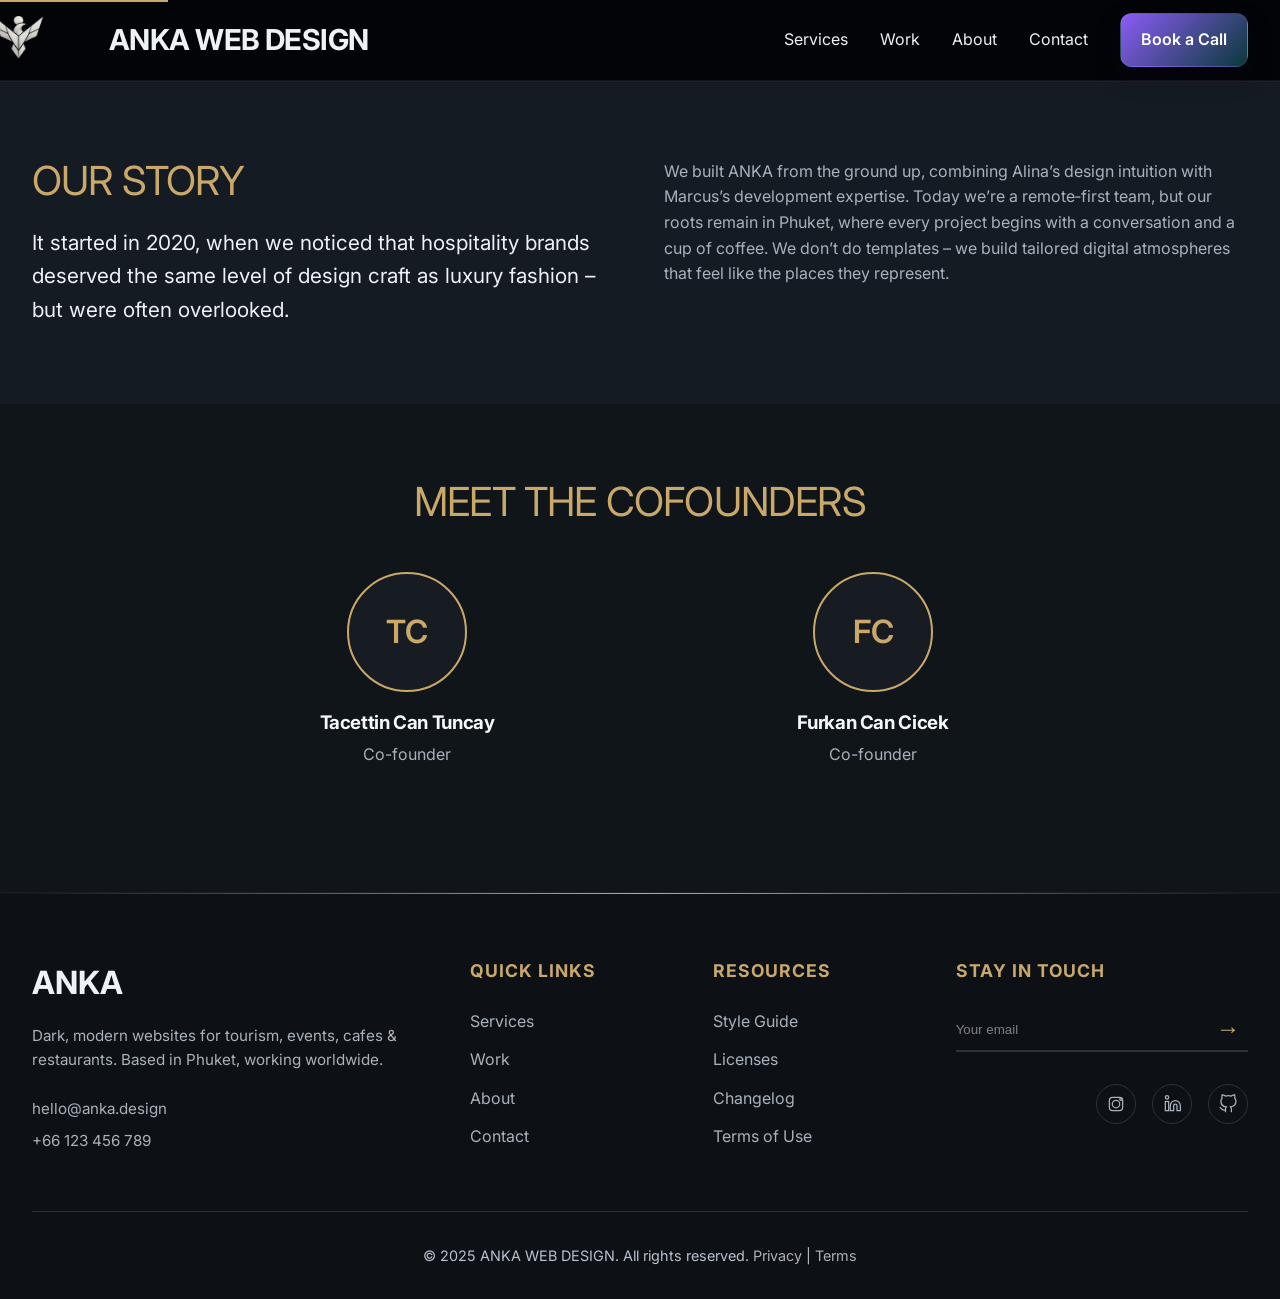
==== commit fca60437: "feat: implement full-width editorial frames and luxury hero" ====
--- a/about.html
+++ b/about.html
@@ -14,10 +14,13 @@
 <body>
   <a href="#main-content" class="skip-link">Skip to main content</a>
 
-  <!-- Header -->
+  <!-- Header (matches index) -->
   <header class="site-header">
     <div class="container header-container">
-      <a href="index.html" class="logo" aria-label="ANKA home">ANKA WEB DESIGN</a>
+<a href="index.html" class="logo" aria-label="ANKA home">
+  <img src="assets/img/anka-logo.png" alt="" class="logo-image">
+  <span class="logo-text">ANKA WEB DESIGN</span>
+</a>
       <button class="mobile-menu-toggle" id="menuToggle" aria-expanded="false" aria-label="Menu">
         <span></span><span></span><span></span>
       </button>
@@ -34,78 +37,59 @@
   </header>
 
   <main id="main-content">
-    <!-- Page header with moving background -->
-    <!-- Page header – advanced -->
-<section class="page-header-advanced moving-bg">
-  <div class="container">
-    <h1 class="page-title-advanced">Studio Story</h1>
-    <p class="page-sub-advanced">Founded in 2020, we’re a remote team of designers & developers who believe in quiet confidence.</p>
-  </div>
-</section>
+    <!-- Hero‑style About header (inspired by index hero) -->
+    <!-- Hero — Atelier Blueprint (About) -->
 
-<!-- Story – advanced editorial card -->
-<section class="story-advanced">
-  <div class="container">
-    <div class="story-card-advanced">
-      <div class="story-quote-mark" aria-hidden="true">“</div>
-      <div class="story-content">
-        <p class="story-text-advanced"><span class="story-dropcap">A</span>NKA was born from the idea that tourism, events, and hospitality brands deserve the same level of craft as luxury fashion. We don’t do templates – we build tailored digital atmospheres that feel like the places they represent. Based in Phuket, working worldwide.</p>
-        <div class="story-signature">
-          <span class="story-signature-line"></span>
-          <span class="story-signature-text">— The ANKA team</span>
-        </div>
-      </div>
-      <div class="story-decoration">
-        <div class="story-decoration-shape"></div>
-        <div class="story-decoration-shape"></div>
-      </div>
-    </div>
-  </div>
-</section>
-
-<!-- Our Philosophy – visually rich, icon‑free -->
-<section class="philosophy">
-  <div class="container">
-    <h2 class="section-title">Our Philosophy</h2>
-    <div class="philosophy-grid">
-      
-      <div class="philosophy-card">
-        <div class="philosophy-bg-number">01</div>
-        <div class="philosophy-decoration"></div>
-        <h3>Atmosphere First</h3>
-        <p>Design that evokes emotion, not just layout. Every pixel serves the story.</p>
-      </div>
-
-      <div class="philosophy-card">
-        <div class="philosophy-bg-number">02</div>
-        <div class="philosophy-decoration"></div>
-        <h3>Performance as Craft</h3>
-        <p>Fast loading is a design feature – we optimise every byte.</p>
-      </div>
-
-      <div class="philosophy-card">
-        <div class="philosophy-bg-number">03</div>
-        <div class="philosophy-decoration"></div>
-        <h3>Accessibility by Default</h3>
-        <p>Inclusive experiences that welcome everyone, without compromise.</p>
-      </div>
-
-      <div class="philosophy-card">
-        <div class="philosophy-bg-number">04</div>
-        <div class="philosophy-decoration"></div>
-        <h3>Long‑term Thinking</h3>
-        <p>Code that lasts, relationships that grow. We build for the future.</p>
-      </div>
 
     </div>
   </div>
 </section>
 
 
+    </div>
+  </div>
+</section>
 
-  </main>
+<!-- Our Story – clean two‑column layout -->
+    <section id="story" class="section-block surface-2">
+      <div class="container">
+        <div class="grid-2">
+          <div>
+            <h2 class="section-title" style="margin-bottom: 1.5rem;">Our story</h2>
+            <p class="text-large" style="color: var(--text-primary); font-size: 1.3rem; line-height: 1.6;">It started in 2020, when we noticed that hospitality brands deserved the same level of design craft as luxury fashion – but were often overlooked.</p>
+          </div>
+          <div>
+            <p class="text-muted" style="color: var(--text-secondary);">We built ANKA from the ground up, combining Alina’s design intuition with Marcus’s development expertise. Today we’re a remote‑first team, but our roots remain in Phuket, where every project begins with a conversation and a cup of coffee. We don’t do templates – we build tailored digital atmospheres that feel like the places they represent.</p>
+          </div>
+        </div>
+      </div>
+    </section>
 
-  <!-- Footer (rich version) -->
+    <!-- Meet the Cofounders – two cards -->
+    <section class="section-block surface-1">
+      <div class="container">
+        <h2 class="section-title" style="text-align:center;">Meet the cofounders</h2>
+
+        <div class="team-grid" style="grid-template-columns:repeat(2,minmax(0,1fr));max-width:900px;margin-left:auto;margin-right:auto;">
+          <div class="team-member">
+            <div class="avatar" aria-hidden="true">TC</div>
+            <h3 style="margin-bottom:.25rem;">Tacettin Can Tuncay</h3>
+            <p style="color:var(--text-secondary);margin:0;">Co-founder</p>
+          </div>
+
+          <div class="team-member">
+            <div class="avatar" aria-hidden="true">FC</div>
+            <h3 style="margin-bottom:.25rem;">Furkan Can Cicek</h3>
+            <p style="color:var(--text-secondary);margin:0;">Co-founder</p>
+          </div>
+        </div>
+      </div>
+    </section>
+
+<!-- Optional simple CTA (like index's final CTA but without stats) -->
+</main>
+
+  <!-- Footer (rich version, same as index) -->
   <footer class="site-footer">
     <div class="container">
       <div class="footer-grid">
@@ -170,7 +154,7 @@
     </div>
   </footer>
 
-  <!-- Modal and toast -->
+  <!-- Modal and toast (kept for compatibility) -->
   <div class="modal" id="projectModal" role="dialog" aria-modal="true" hidden>
     <div class="modal-overlay"></div>
     <div class="modal-content"><button class="modal-close">&times;</button><div class="modal-body"></div></div>
--- a/assets/css/style.css
+++ b/assets/css/style.css
@@ -1,14 +1,17 @@
 /* FILE: assets/css/style.css */
 :root {
-  --bg-dark: #0b0b0b;
-  --bg-card: #141414;
-  --text-primary: #f0f0f0;
-  --text-secondary: #a8a8a8;
-  --accent: #c6a43f; /* warm gold */
-  --border: #2a2a2a;
+  --bg-dark: #0a0c0f;        /* black-ish (hero/header/footer only) */
+  --bg-card: #171c22;        /* cards */
+  --bg-surface-1: #10151a;   /* dark section */
+  --bg-surface-2: #151b22;   /* medium section */
+  --bg-surface-3: #1b232c;   /* lighter dark section */
+  --text-primary: #eef2f6;
+  --text-secondary: #a9b2bc;
+  --accent: #c9a86a;         /* warm gold (not purple) */
+  --border: #2a323c;
   --font-sans: 'Inter', system-ui, -apple-system, sans-serif;
-  --shadow: 0 20px 40px -10px rgba(0,0,0,0.8);
-  --transition: 0.2s ease;
+  --shadow: 0 20px 40px -10px rgba(0,0,0,0.45);
+  --transition: 0.25s ease;
 }
 * { margin: 0; padding: 0; box-sizing: border-box; }
 html {
@@ -26,7 +29,7 @@
   content: "";
   position: fixed;
   top: 0; left: 0; width: 100%; height: 100%;
-  background-image: radial-gradient(rgba(198, 164, 63, 0.03) 1px, transparent 1px);
+  background-image: radial-gradient(rgba(198, 164, 63, 0.015) 1px, transparent 1px);
   background-size: 40px 40px;
   pointer-events: none;
   z-index: -1;
@@ -35,7 +38,7 @@
   content: "";
   position: fixed;
   top: 0; left: 0; width: 100%; height: 100%;
-  background: repeating-linear-gradient(0deg, rgba(0,0,0,0.02) 0px, rgba(0,0,0,0.02) 1px, transparent 1px, transparent 4px);
+  background: repeating-linear-gradient(0deg, rgba(0,0,0,0.01) 0px, rgba(0,0,0,0.02) 1px, transparent 1px, transparent 4px);
   pointer-events: none;
   z-index: -1;
 }
@@ -44,18 +47,18 @@
 a:hover { color: var(--accent); }
 .btn {
   display: inline-block;
-  padding: 0.8rem 2rem;
-  border-radius: 0;
-  font-weight: 500;
+  padding: 0.85rem 1.25rem;
+  border-radius: 12px;
+  font-weight: 600;
   transition: var(--transition);
   border: 1px solid transparent;
   cursor: pointer;
   text-align: center;
 }
-.btn-primary { background: var(--accent); color: var(--bg-dark); border-color: var(--accent); }
-.btn-primary:hover { background: transparent; color: var(--accent); }
-.btn-outline { border: 1px solid var(--accent); color: var(--accent); background: transparent; }
-.btn-outline:hover { background: var(--accent); color: var(--bg-dark); }
+.btn-primary { background: var(--accent); color: #111; }
+.btn-primary:hover { background: #d2b57d; color: #111; border-color: #d2b57d; }
+.btn-outline { border: 1px solid var(--border); color: var(--text-primary); background: rgba(255,255,255,0.02); }
+.btn-outline:hover { border-color: var(--accent); color: var(--accent); background: rgba(201,168,106,0.06); }
 .btn-large { padding: 1rem 3rem; font-size: 1.2rem; }
 
 /* skip link */
@@ -66,7 +69,7 @@
 
 /* header */
 .site-header {
-  position: sticky; top: 0; background: rgba(11,11,11,0.9); backdrop-filter: blur(8px); border-bottom: 1px solid var(--border); z-index: 50;
+  position: sticky; top: 0; background: rgba(10,12,15,0.86); backdrop-filter: blur(8px); border-bottom: 1px solid var(--border); z-index: 50;
 }
 .header-container {
   display: flex; justify-content: space-between; align-items: center; height: 80px;
@@ -81,20 +84,31 @@
 /* hero */
 .hero { padding: 6rem 0; }
 .hero-grid { display: grid; grid-template-columns: 1fr 1fr; gap: 4rem; align-items: center; }
-.display { font-size: clamp(2.5rem, 5vw, 4.5rem); font-weight: 600; line-height: 1.1; letter-spacing: -0.02em; }
+.display { font-size: clamp(2.4rem, 4.2vw, 4.1rem); font-weight: 650; line-height: 1.1; letter-spacing: -0.02em; }
 .accent { color: var(--accent); }
-.hero-sub { font-size: 1.3rem; color: var(--text-secondary); margin: 2rem 0; }
+.hero-sub { font-size: 1.1rem; line-height: 1.75; max-width: 58ch; color: var(--text-secondary);
+margin-top: 0;
+margin-bottom: 18px; 
+}
 .hero-ctas { display: flex; gap: 1rem; }
 .hero-visual { position: relative; min-height: 400px; }
 .blob { width: 300px; height: 300px; background: radial-gradient(circle at 30% 30%, var(--accent), transparent 70%); filter: blur(60px); opacity: 0.3; position: absolute; top: 20%; left: 20%; }
 .grid-overlay { position: absolute; inset: 0; background-image: linear-gradient(var(--border) 1px, transparent 1px), linear-gradient(90deg, var(--border) 1px, transparent 1px); background-size: 40px 40px; opacity: 0.2; }
-
+.section-title { font-size: clamp(1.7rem, 2.3vw, 2.3rem); margin-bottom: 2rem; letter-spacing: -0.01em; }
 /* trust strip */
 .trust-strip { padding: 2rem 0; border-top: 1px solid var(--border); border-bottom: 1px solid var(--border); margin: 2rem 0; }
 .trust-label { text-transform: uppercase; font-size: 0.8rem; letter-spacing: 2px; color: var(--text-secondary); margin-bottom: 1.5rem; }
 .trust-logos { display: flex; gap: 3rem; flex-wrap: wrap; }
 .logo-mark { font-size: 1.3rem; font-weight: 300; color: var(--text-secondary); }
-
+.surface-black { background: var(--bg-dark); }
+.surface-1 { background: var(--bg-surface-1); }
+.surface-2 { background: var(--bg-surface-2); }
+.surface-3 { background: var(--bg-surface-3); }
+
+.section-block {
+  padding: clamp(3.5rem, 6vw, 6rem) 0;
+  border-top: 1px solid rgba(255,255,255,0.03);
+}
 /* sections */
 .section-title { font-size: 2.5rem; font-weight: 400; margin-bottom: 3rem; letter-spacing: -0.02em; color: var(--accent); text-transform: uppercase; }
 .card-grid { display: grid; grid-template-columns: repeat(auto-fill, minmax(280px, 1fr)); gap: 2rem; }
@@ -149,11 +163,7 @@
 .service-card h3 {
   margin-bottom: 1rem;
   font-weight: 500;
-.service-card {
-  transition: transform 0.2s, box-shadow 0.2s, border-color 0.2s;
-  transform-style: preserve-3d;
-  will-change: transform;
-}
+
 }
 
 /* modern timeline */
@@ -385,7 +395,7 @@
   margin-bottom: 2rem;
 }
 .pricing-card {
-  background: var(--bg-card);
+  background: linear-gradient(180deg, rgba(255,255,255,0.02), rgba(255,255,255,0));
   padding: 2rem;
   border: 1px solid var(--border);
   transition: var(--transition);
@@ -550,11 +560,11 @@
 /* ---------- Advanced CTA section ---------- */
 .cta-advanced {
   padding: 5rem 0;
-  background: var(--bg-dark);
+  background: var(--bg-surface-3);
   position: relative;
   overflow: hidden;
-  border-top: 1px solid var(--border);
-  border-bottom: 1px solid var(--border);
+  border-top: 1px solid rgba(255,255,255,0.05);
+  border-bottom: 1px solid rgba(255,255,255,0.05);
 }
 
 .cta-grid {
@@ -956,16 +966,8 @@
   }
 }
 
-/* Marquee strip */
-.marquee-strip {
-  background: var(--accent);
-  color: var(--bg-dark);
-  padding: 0.8rem 0;
-  overflow: hidden;
-  white-space: nowrap;
-  font-weight: 500;
-  letter-spacing: 1px;
-}
+
+
 .marquee-content {
   display: inline-block;
   animation: marquee 20s linear infinite;
@@ -980,16 +982,16 @@
 .interactive-card-grid {
   display: grid;
   grid-template-columns: repeat(auto-fit, minmax(280px, 1fr));
-  gap: 2rem;
+  gap: 1.5rem;
   margin: 3rem 0;
 }
 
 .service-card.interactive {
   position: relative;
-  background: rgba(20, 20, 20, 0.6);
+  background: color-mix(in srgb, var(--bg-card) 88%, white 12%);
   backdrop-filter: blur(10px);
-  border: 1px solid rgba(198, 164, 63, 0.2);
-  border-radius: 24px;
+  border: 1px solid rgba(255, 255, 255, 0.06);
+  border-radius: 16px;
   padding: 2.5rem 2rem;
   transition: transform 0.3s ease, box-shadow 0.3s ease, border-color 0.3s;
   overflow: hidden;
@@ -1110,7 +1112,7 @@
 .demo-grid {
   display: grid;
   grid-template-columns: repeat(auto-fit, minmax(300px, 1fr));
-  gap: 2rem;
+  gap: 1.25rem;
   margin: 3rem 0;
 }
 
@@ -1118,14 +1120,15 @@
   position: relative;
   background: rgba(20, 20, 20, 0.6);
   backdrop-filter: blur(10px);
-  border: 1px solid rgba(198, 164, 63, 0.2);
-  border-radius: 24px;
+  border: 1px solid rgba(255,255,255,0.06);
+  border-radius: 18px;
   padding: 1.5rem;
   transition: transform 0.3s ease, box-shadow 0.3s ease;
   overflow: hidden;
   z-index: 1;
   display: flex;
   flex-direction: column;
+  box-shadow: 0 14px 32px rgba(0,0,0,0.22);
 }
 
 /* Animated gradient border */
@@ -1301,9 +1304,9 @@
 
 /* ---------- Footer Richer ---------- */
 .site-footer {
-  background: rgba(10, 10, 10, 0.95);
+  background: #0d1116;
   backdrop-filter: blur(10px);
-  border-top: 1px solid rgba(198, 164, 63, 0.2);
+  border-top: 1px solid rgba(255,255,255,0.06);
   padding: 4rem 0 2rem;
   position: relative;
   overflow: hidden;
@@ -1516,10 +1519,11 @@
   }
 }
 .marquee-strip {
-  margin-bottom: 3rem; /* or whatever value looks good */
+  margin-bottom: 3rem;
+  margin-top: 3rem; /* or whatever value looks good */
 }
 /* ---------- Approach Metaphor Section ---------- */
-.approach-metaphor {
+.approach-metaphor { background: var(--bg-surface-1); 
   padding: 4rem 0;
   overflow: hidden;
 }
@@ -1547,7 +1551,7 @@
   justify-content: center;
   text-align: center;
   padding: 1.5rem;
-  box-shadow: 0 20px 30px -10px rgba(0,0,0,0.6);
+  box-shadow: 0 12px 24px rgba(0,0,0,0.22);
   transition: transform 0.3s ease, border-color 0.3s;
   animation: float 6s infinite ease-in-out;
 }
@@ -2555,4 +2559,7299 @@
   .story-decoration {
     display: none;
   }
+}
+
+
+/* ========== MOBILE STYLES (max-width: 768px) ========== */
+@media (max-width: 768px) {
+
+  /* --------------------------------------------
+     1. HIDE SPECIFIC SECTIONS ON MOBILE
+        (approach bubbles, services section)
+  -------------------------------------------- */
+.approach-metaphor,
+.services-preview,
+.services-showcase {
+  display: none !important;
+}
+
+/* Force hero bottom spacing to zero */
+.hero,
+.hero .container,
+.hero-grid,
+.hero-content,
+.hero-visual {
+  margin-bottom: 0 !important;
+  padding-bottom: 0 !important;
+}
+
+  /* Remove min-height from hero visual */
+  .hero-visual {
+    min-height: 0 !important;
+  }
+
+  /* Ensure marquee starts flush */
+  .marquee-strip {
+    margin-top: 0 !important;
+    padding-top: 0 !important;
+  }
+
+  /* Hide moving background pseudo-element */
+  .moving-bg::before {
+    display: none !important;
+  }
+
+  /* Remove min-height from hero visual */
+  .hero-visual {
+    min-height: 0 !important;
+  }
+
+
+  /* Hide moving background pseudo-element */
+  .moving-bg::before {
+    display: none !important;
+  
+  }
+
+  /* --------------------------------------------
+     2. HIDE DECORATIVE / NON-ESSENTIAL ELEMENTS
+  -------------------------------------------- */
+  .rotating-tags,              /* rotating hero tags */
+  .blob,                       /* hero blobs */
+  .grid-overlay,               /* hero grid overlay */
+  .cta-visual,                 /* right column in CTA */
+  .story-decoration,           /* decorative shapes in about story */
+  .included-blob,              /* background blobs in deliverables */
+  .philosophy-decoration,      /* small decorative shape in philosophy */
+  .circle-glow,                /* glow behind metaphor circles */
+  .cursor-glow {               /* mouse follower (not needed on touch) */
+    display: none !important;
+  }
+
+  /* --------------------------------------------
+     3. CONTAINER & SPACING – TIGHTER
+  -------------------------------------------- */
+  .container {
+    padding-left: 1.2rem;
+    padding-right: 1.2rem;
+  }
+
+  section {
+    padding: 2rem 0;           /* reduced from 3rem */
+  }
+
+  /* Remove extra gap after hero */
+  .hero {
+    padding: 2rem 0 1rem;      /* less bottom padding */
+  }
+
+  /* Adjust marquee strip margin */
+  .marquee-strip {
+    margin-bottom: 1.5rem;     /* reduced from 3rem */
+  }
+
+  /* --------------------------------------------
+     4. STACK ALL GRIDS TO SINGLE COLUMN
+  -------------------------------------------- */
+  .hero-grid,
+  .card-grid,
+  .interactive-card-grid,
+  .principles-grid,
+  .philosophy-grid,
+  .work-grid-enhanced,
+  .demo-grid,
+  .pricing-grid-enhanced,
+  .testimonial-grid,
+  .contact-grid,
+  .footer-grid,
+  .expertise-grid,
+  .team-grid,
+  .benefits-grid,
+  .tech-grid-pro,
+  .approach .card-grid {        /* if you have an approach section */
+    grid-template-columns: 1fr !important;
+    gap: 1.2rem;                /* smaller gap */
+  }
+
+  /* --------------------------------------------
+     5. PRICING SECTION – FIT SCREEN
+  -------------------------------------------- */
+  .pricing-card {
+    padding: 1rem;            /* less padding */
+  }
+
+  .pricing-card.popular {
+    transform: scale(1);         /* remove scale on mobile */
+    margin: 0;                   /* remove any extra margin */
+  }
+
+  .popular-badge {
+    font-size: 0.7rem;
+    padding: 0.2rem 1rem;
+    top: -0.5rem;                /* adjust position */
+  }
+
+  .price {
+    font-size: 2rem;             /* smaller price */
+  }
+
+  .feature-list li {
+    padding: 0.2rem 0;
+    font-size: 0.90rem;
+  }
+
+  .pricing-card .btn {
+    width: 100%;                  /* full-width button */
+    margin-top: 0.8rem;
+    text-align: center;
+  }
+
+  /* --------------------------------------------
+     6. ADJUST FONT SIZES
+  -------------------------------------------- */
+  .display {
+    font-size: 2.2rem;           /* slightly smaller */
+  }
+
+  .section-title {
+    font-size: 1.8rem;
+    margin-bottom: 1.5rem;
+  }
+
+  .hero-sub {
+    font-size: 1rem;
+    margin: 1rem 0;
+  }
+
+  .page-title-advanced {
+    font-size: 2.5rem;
+  }
+
+  .page-sub-advanced {
+    font-size: 1.1rem;
+  }
+
+  .cta-title {
+    font-size: 2rem;
+  }
+
+  h1, h2, h3 {
+    word-break: break-word;
+  }
+
+  /* --------------------------------------------
+     7. RESPONSIVE IMAGES & IFRAMES
+  -------------------------------------------- */
+  img,
+  iframe,
+  video {
+    max-width: 100%;
+    height: auto;
+  }
+
+  .iframe-container {
+    padding-bottom: 75%;        /* taller aspect ratio for mobile if needed */
+  }
+
+  /* --------------------------------------------
+     8. TOUCH TARGETS (minimum 44x44)
+  -------------------------------------------- */
+  .btn,
+  .btn-small,
+  .btn-large,
+  .nav-list a,
+  .footer-menu a,
+  .card-link,
+  .filter-btn,
+  .accordion-btn {
+    min-height: 44px;
+    min-width: 44px;
+    padding: 0.7rem 1rem;
+    display: inline-flex;
+    align-items: center;
+    justify-content: center;
+    line-height: 1.2;
+  }
+
+  /* --------------------------------------------
+     9. NAVIGATION (already present, but ensure)
+  -------------------------------------------- */
+  .mobile-menu-toggle {
+    display: block;
+  }
+
+  .main-nav {
+    position: fixed;
+    top: 70px;                   /* adjust if header height changes */
+    left: 0;
+    width: 100%;
+    background: var(--bg-dark);
+    flex-direction: column;
+    align-items: center;
+    padding: 1.5rem;
+    transform: translateX(-100%);
+    transition: transform 0.3s;
+    border-bottom: 1px solid var(--border);
+    z-index: 100;
+  }
+
+  .main-nav.open {
+    transform: translateX(0);
+  }
+
+  .nav-list {
+    flex-direction: column;
+    align-items: center;
+    gap: 0.8rem;
+  }
+
+  .nav-cta {
+    margin-top: 1rem;
+  }
+
+  /* --------------------------------------------
+     10. TIMELINE ADJUSTMENTS (if present)
+  -------------------------------------------- */
+  .timeline-modern::before {
+    left: 1.5rem;
+  }
+
+  .step-marker {
+    width: 2.5rem;
+    height: 2.5rem;
+    font-size: 0.9rem;
+  }
+
+  .step-content {
+    padding: 0.8rem 1rem;
+  }
+
+  .step-content h3 {
+    font-size: 1.2rem;
+  }
+
+  /* --------------------------------------------
+     11. FOOTER
+  -------------------------------------------- */
+  .footer-grid {
+    gap: 1.5rem;
+  }
+
+  .footer-col {
+    text-align: center;
+  }
+
+  .footer-contact {
+    align-items: center;
+  }
+
+  .newsletter-form {
+    max-width: 280px;
+    margin-left: auto;
+    margin-right: auto;
+  }
+
+  .footer-social {
+    justify-content: center;
+  }
+
+  /* --------------------------------------------
+     12. EXTRA SAFETY: NO HORIZONTAL SCROLL
+  -------------------------------------------- */
+  body {
+    overflow-x: hidden;
+  }
+}
+
+/* ========== EXTRA SMALL SCREENS (max-width: 480px) ========== */
+@media (max-width: 480px) {
+  .display {
+    font-size: 1.8rem;
+  }
+
+  .section-title {
+    font-size: 1.6rem;
+  }
+
+  .btn,
+  .btn-large {
+    width: 100%;                /* full-width buttons on very small screens */
+    padding: 0.8rem;
+  }
+
+  .hero-ctas {
+    flex-direction: column;
+    gap: 0.8rem;
+  }
+
+  .hero-ctas .btn {
+    width: 100%;
+  }
+
+  .pricing-card {
+    padding: 1.2rem;
+  }
+
+  .price {
+    font-size: 1.8rem;
+  }
+}
+/* Remove all possible spacing between hero and marquee */
+/* Force hero bottom spacing to zero */
+.hero,
+.hero .container,
+.hero-grid,
+.hero-content,
+.hero-visual {
+  margin-bottom: 0 !important;
+  padding-bottom: 0 !important;
+}
+
+/* Remove min-height from hero visual on mobile */
+.hero-visual {
+  min-height: 0 !important;
+}
+
+/* Ensure marquee starts flush */
+.marquee-strip {
+  margin-top: 0rem !important;
+  padding-top: 0 !important;
+}
+
+/* Hide any pseudo-elements that might add height */
+.moving-bg::before {
+  display: none !important;
+}
+main {
+  padding-top: 0;
+  margin-top: 0;
+}
+
+body {
+  margin: 0;
+  padding: 0;
+}
+/* === ANKA premium dark polish (safe overrides) === */
+
+:root {
+  --bg-0: #07090d;
+  --bg-1: #0c1118;
+  --bg-2: #111826;
+  --panel: rgba(255,255,255,0.04);
+  --panel-strong: rgba(255,255,255,0.06);
+  --stroke: rgba(255,255,255,0.10);
+  --stroke-soft: rgba(255,255,255,0.06);
+  --text-1: #f5f7fb;
+  --text-2: #b9c2d0;
+  --text-3: #8a93a3;
+  --brand: #8b5cf6;
+  --brand-2: #22d3ee;
+  --shadow-xl: 0 24px 60px rgba(0,0,0,.35);
+  --shadow-md: 0 12px 30px rgba(0,0,0,.25);
+  --radius-xl: 20px;
+  --radius-lg: 16px;
+}
+
+/* Background */
+body {
+  background:
+    radial-gradient(900px 500px at 10% -10%, rgba(139,92,246,.12), transparent 55%),
+    radial-gradient(800px 450px at 100% 0%, rgba(34,211,238,.08), transparent 55%),
+    linear-gradient(180deg, var(--bg-0), var(--bg-1) 35%, var(--bg-0));
+  color: var(--text-1);
+}
+
+/* Better text hierarchy */
+p, .muted, .section-subtitle, .lead {
+  color: var(--text-2);
+}
+
+/* Header / nav polish */
+.site-header,
+header {
+  backdrop-filter: blur(12px);
+  background: rgba(7, 9, 13, 0.55);
+  border-bottom: 1px solid var(--stroke-soft);
+}
+
+/* Card system */
+.service-card,
+.work-card,
+.pricing-card,
+.demo-card,
+.contact-card,
+.about-card {
+  background: linear-gradient(180deg, var(--panel), rgba(255,255,255,0.02));
+  border: 1px solid var(--stroke-soft);
+  border-radius: var(--radius-lg);
+  box-shadow: var(--shadow-md);
+  transition: transform .25s ease, box-shadow .25s ease, border-color .25s ease, background .25s ease;
+}
+
+.service-card:hover,
+.work-card:hover,
+.pricing-card:hover,
+.demo-card:hover {
+  border-color: rgba(139,92,246,.25);
+  box-shadow: 0 16px 40px rgba(0,0,0,.32), 0 0 0 1px rgba(139,92,246,.08) inset;
+}
+
+/* Buttons */
+.btn,
+button,
+.filter-btn {
+  border-radius: 12px;
+  transition: transform .2s ease, box-shadow .2s ease, border-color .2s ease, background .2s ease;
+}
+
+.btn:hover,
+button:hover {
+  transform: translateY(-1px);
+}
+
+.btn-primary,
+.btn--primary {
+  background: linear-gradient(135deg, var(--brand), #0a3a3a);
+  border: 1px solid rgba(255,255,255,.08);
+  color: #fff;
+  box-shadow: 0 10px 24px rgba(14, 4, 39, 0.28);
+}
+
+.btn-outline,
+.btn--outline,
+.filter-btn {
+  background: rgba(255,255,255,.02);
+  border: 1px solid var(--stroke);
+  color: var(--text-1);
+}
+
+.filter-btn.active {
+  background: rgba(139,92,246,.16);
+  border-color: rgba(139,92,246,.35);
+  color: #fff;
+}
+
+/* Section spacing rhythm */
+section {
+  padding-top: clamp(56px, 8vw, 96px);
+  padding-bottom: clamp(56px, 8vw, 96px);
+}
+
+/* Headings feel more premium */
+h1, h2, h3 {
+  letter-spacing: -0.02em;
+  color: var(--text-1);
+}
+
+h1 {
+  line-height: 1.02;
+  max-width: 14ch;
+}
+
+h2 {
+  line-height: 1.08;
+}
+
+/* Work cards content polish */
+.work-card .category,
+.demo-card .category {
+  color: var(--brand-2);
+  font-size: .78rem;
+  letter-spacing: .08em;
+  text-transform: uppercase;
+}
+
+.work-card .year {
+  color: var(--text-3);
+}
+
+/* Modal polish */
+#projectModal .modal-content,
+.modal-content {
+  background: linear-gradient(180deg, #0f1522, #0b1018);
+  border: 1px solid var(--stroke);
+  border-radius: var(--radius-xl);
+  box-shadow: var(--shadow-xl);
+  color: var(--text-1);
+}
+
+.modal-overlay {
+  background: rgba(0,0,0,.62);
+  backdrop-filter: blur(6px);
+}
+
+/* Inputs */
+input, textarea, select {
+  background: rgba(255,255,255,.02);
+  border: 1px solid var(--stroke);
+  color: var(--text-1);
+  border-radius: 12px;
+}
+
+input:focus, textarea:focus, select:focus {
+  outline: none;
+  border-color: rgba(139,92,246,.45);
+  box-shadow: 0 0 0 4px rgba(139,92,246,.12);
+}
+
+/* Optional subtle divider style */
+hr {
+  border: 0;
+  border-top: 1px solid var(--stroke-soft);
+}
+/* Hero visual density improvements */
+.hero {
+  position: relative;
+  overflow: clip;
+}
+
+.hero::before,
+.hero::after {
+  content: "";
+  position: absolute;
+  inset: auto;
+  pointer-events: none;
+  filter: blur(40px);
+  opacity: .5;
+}
+
+.hero::before {
+  width: 380px;
+  height: 380px;
+  top: -80px;
+  right: -60px;
+  background: radial-gradient(circle, rgba(139,92,246,.25), transparent 65%);
+}
+
+.hero::after {
+  width: 320px;
+  height: 320px;
+  bottom: -60px;
+  left: -40px;
+  background: radial-gradient(circle, rgba(34,211,238,.16), transparent 65%);
+}
+
+.hero .hero-content p {
+  max-width: 56ch;
+  color: var(--text-2);
+}
+
+/* If you use metric/stat cards in hero */
+.hero .stat,
+.hero .metric,
+.hero .mini-card {
+  background: rgba(255,255,255,.03);
+  border: 1px solid var(--stroke-soft);
+  border-radius: 14px;
+  backdrop-filter: blur(8px);
+}
+.demo-card,
+.work-card {
+  position: relative;
+  overflow: hidden;
+}
+
+.demo-card::before,
+.work-card::before {
+  content: "";
+  position: absolute;
+  inset: 0;
+  background:
+    linear-gradient(120deg, transparent 35%, rgba(255,255,255,.03) 50%, transparent 65%);
+  transform: translateX(-100%);
+  transition: transform .7s ease;
+  pointer-events: none;
+}
+
+.demo-card:hover::before,
+.work-card:hover::before {
+  transform: translateX(100%);
+}
+
+.demo-card h3,
+.work-card h3 {
+  margin-top: .35rem;
+  margin-bottom: .35rem;
+  font-size: 1.1rem;
+}
+
+.demo-card p {
+  color: var(--text-2);
+  line-height: 1.5;
+}
+/* Example page bg */
+body{
+  background:#000; /* full black */
+  margin:0;
+}
+
+/* Marquee strip */
+.marquee-strip{
+  --strip-bg: #050505;
+  --strip-border: rgba(255,255,255,0.08);
+  --text: rgba(255,255,255,0.78);
+  --muted: rgba(255,255,255,0.42);
+  --accent: #bfa46a; /* elegant gold accent */
+  
+  background: linear-gradient(
+    180deg,
+    rgba(255,255,255,0.02),
+    rgba(255,255,255,0.00)
+  ), var(--strip-bg);
+
+  border-top: 1px solid var(--strip-border);
+  border-bottom: 1px solid var(--strip-border);
+  overflow: hidden;
+  width: 100%;
+  padding: 10px 0; /* vertical balance */
+  position: relative;
+}
+
+.marquee-strip{
+  --strip-bg: #0d0f14;                 /* visible vs pure black */
+  --strip-border: rgba(255,255,255,0.10);
+  --text: rgba(255,255,255,0.82);
+  --accent: #bfa46a;
+
+  background:
+    linear-gradient(180deg, rgba(255,255,255,0.03), rgba(255,255,255,0)),
+    var(--strip-bg);
+
+  border-top: 1px solid var(--strip-border);
+  border-bottom: 1px solid var(--strip-border);
+
+  box-shadow:
+    inset 0 1px 0 rgba(255,255,255,0.03),
+    inset 0 -1px 0 rgba(255,255,255,0.02);
+
+  overflow: hidden;
+  width: 100%;
+  min-height: 44px;          /* gives the stripe breathing room */
+  padding: 12px 0;           /* more vertical space */
+  display: flex;
+  align-items: center;       /* centers content vertically */
+  position: relative;
+}
+
+.marquee-track{
+  display:flex;
+  align-items:center;        /* important */
+  width:max-content;
+  animation: marqueeScroll 22s linear infinite;
+  will-change: transform;
+}
+
+.marquee-content{
+  display:flex;
+  align-items:center;
+  gap: 22px;
+  white-space: nowrap;
+  flex-shrink: 0;
+  padding-right: 22px;
+  min-width: max-content;
+}
+
+.marquee-content span{
+  display: inline-flex;      /* helps vertical centering */
+  align-items: center;
+  color: var(--text);
+  font-size: 12px;
+  line-height: 1.25;         /* FIX: prevents top clipping/touching */
+  letter-spacing: 0.16em;
+  text-transform: uppercase;
+  font-weight: 600;
+  padding-top: 1px;          /* tiny optical balance */
+  position: relative;
+}
+
+.marquee-content span:not(:last-child)::after{
+  content: "•";
+  margin-left: 22px;
+  color: var(--accent);
+  opacity: 0.85;
+}
+.logo {
+  display: flex;
+  align-items: center;
+  gap: 0.50rem; /* space between image and text */
+  text-decoration: none;
+  margin-left: -6rem;
+}
+
+.logo img {
+  height: 110px; /* adjust to your liking */
+  width: auto;
+  display: block;
+}
+
+.logo-text {
+  font-weight: 700;
+  font-size: 1.8rem;
+  letter-spacing: -0.02em;
+  color: var(--text-primary);
+  transition: color var(--transition);
+}
+
+.logo:hover .logo-text {
+  color: var(--accent);
+}
+.cta-visual {
+  position: relative; /* needed for absolute positioning of the logo */
+}
+
+.cta-logo {
+  position: absolute;
+  top: 55%;
+  left: 50%;
+  transform: translate(-50%, -50%);
+  width: 900px;        /* adjust size */
+  height: auto;
+  opacity: 0.3;        /* subtle, blends with background */
+  pointer-events: none; /* so it doesn't block clicks */
+  z-index: 2;           /* above blobs but below any overlay */
+}
+/* ---------- Project Enhancements – Alt Style ---------- */
+.enhancements-alt {
+  padding: 5rem 0;
+}
+
+.enhancements-intro {
+  text-align: center;
+  color: var(--text-secondary);
+  font-size: 1.2rem;
+  max-width: 700px;
+  margin: 0 auto 3rem;
+  line-height: 1.6;
+}
+
+.enhancements-alt-grid {
+  display: grid;
+  grid-template-columns: repeat(2, 1fr);
+  gap: 2rem 3rem;
+  margin-bottom: 3rem;
+}
+
+.enhancement-alt-item {
+  display: flex;
+  gap: 1.5rem;
+  align-items: flex-start;
+  padding: 0.5rem 0;
+  border-bottom: 1px solid transparent;
+  transition: border-color 0.3s, transform 0.3s;
+}
+
+.enhancement-alt-item:hover {
+  border-bottom-color: var(--accent);
+  transform: translateY(-2px);
+}
+
+.alt-icon {
+  font-size: 2.2rem;
+  color: var(--accent);
+  line-height: 1;
+  flex-shrink: 0;
+  transition: transform 0.3s;
+}
+
+.enhancement-alt-item:hover .alt-icon {
+  transform: scale(1.1);
+}
+
+.alt-content h3 {
+  font-size: 1.3rem;
+  margin-bottom: 0.5rem;
+  color: var(--text-primary);
+  font-weight: 500;
+}
+
+.alt-content p {
+  color: var(--text-secondary);
+  line-height: 1.5;
+  font-size: 0.95rem;
+}
+
+.enhancements-footer {
+  text-align: center;
+  margin-top: 3rem;
+}
+
+.enhancements-footer p {
+  color: var(--text-secondary);
+  margin-bottom: 1.5rem;
+  font-size: 1.1rem;
+}
+
+/* Responsive */
+@media (max-width: 768px) {
+  .enhancements-alt-grid {
+    grid-template-columns: 1fr;
+    gap: 1.5rem;
+  }
+  .enhancement-alt-item {
+    gap: 1rem;
+  }
+  .alt-icon {
+    font-size: 2rem;
+  }
+}
+.enhancements-alt .section-title,
+.enhancements-alt .enhancements-intro {
+  text-align: center;
+}
+/* ---------- Refined Hero ---------- */
+.hero-refined {
+  padding: 6rem 0;
+  position: relative;
+  background: radial-gradient(circle at 80% 20%, rgba(198, 164, 63, 0.05) 0%, transparent 50%);
+  overflow: hidden;
+}
+.hero-refined::after {
+  content: '';
+  position: absolute;
+  bottom: 0;
+  left: 0;
+  width: 100%;
+  height: 120px; /* adjust for desired softness */
+  background: linear-gradient(to bottom, transparent, var(--bg-dark));
+  pointer-events: none;
+  z-index: 1;
+}
+
+.hero-refined .hero-grid {
+  display: grid;
+  grid-template-columns: 1fr 1fr;
+  gap: 4rem;
+  align-items: center;
+}
+
+/* Left content (unchanged) */
+.hero-refined .hero-content {
+  position: relative;
+  z-index: 2;
+}
+
+.hero-refined .display {
+  font-size: clamp(2.5rem, 5vw, 4.5rem);
+  font-weight: 600;
+  line-height: 1.1;
+  letter-spacing: -0.02em;
+  margin-bottom: 1rem;
+}
+
+.hero-refined .hero-ctas {
+  display: flex;
+  gap: 1rem;
+}
+
+/* Right visual */
+.hero-visual-refined {
+  position: relative;
+  min-height: 400px;
+  display: flex;
+  justify-content: center;
+  align-items: center;
+}
+
+/* Abstract shapes */
+.shape {
+  position: absolute;
+  border: 2px solid rgba(198, 164, 63, 0.3);
+  background: transparent;
+  border-radius: 30% 70% 70% 30% / 30% 30% 70% 70%;
+  animation: floatShape 8s infinite alternate ease-in-out;
+}
+
+.shape-1 {
+  width: 180px;
+  height: 180px;
+  top: 10%;
+  left: 10%;
+  border-color: rgba(198, 164, 63, 0.4);
+  animation-duration: 10s;
+}
+
+.shape-2 {
+  width: 240px;
+  height: 240px;
+  bottom: 10%;
+  right: 5%;
+  border-color: rgba(198, 164, 63, 0.2);
+  animation-duration: 14s;
+  animation-delay: -2s;
+  border-radius: 60% 40% 30% 70% / 60% 30% 70% 40%;
+}
+
+.shape-3 {
+  width: 120px;
+  height: 120px;
+  top: 40%;
+  right: 20%;
+  border-color: rgba(198, 164, 63, 0.5);
+  animation-duration: 12s;
+  border-radius: 40% 60% 60% 40% / 40% 40% 60% 60%;
+}
+
+.shape-4 {
+  width: 80px;
+  height: 80px;
+  bottom: 30%;
+  left: 20%;
+  border-color: rgba(198, 164, 63, 0.6);
+  animation-duration: 8s;
+  border-radius: 50%;
+  border-style: dashed;
+}
+
+@keyframes floatShape {
+  0% { transform: translate(0, 0) scale(1) rotate(0deg); }
+  100% { transform: translate(20px, -20px) scale(1.1) rotate(10deg); }
+}
+
+/* Background glow */
+.hero-glow {
+  position: absolute;
+  width: 400px;
+  height: 400px;
+  background: radial-gradient(circle at center, var(--accent), transparent 70%);
+  filter: blur(80px);
+  opacity: 0.1;
+  z-index: -1;
+  animation: pulseGlow 8s infinite alternate;
+}
+
+@keyframes pulseGlow {
+  0% { opacity: 0.05; transform: scale(1); }
+  100% { opacity: 0.15; transform: scale(1.2); }
+}
+
+/* Responsive */
+@media (max-width: 768px) {
+  .hero-refined .hero-grid {
+    grid-template-columns: 1fr;
+    gap: 2rem;
+    text-align: center;
+  }
+
+  .hero-refined .hero-ctas {
+    justify-content: center;
+  }
+
+  .hero-visual-refined {
+    min-height: 250px;
+    order: -1; /* bring visual above text on mobile */
+  }
+
+  .shape-1 { width: 120px; height: 120px; }
+  .shape-2 { width: 160px; height: 160px; }
+  .shape-3 { width: 80px; height: 80px; }
+  .shape-4 { width: 60px; height: 60px; }
+}
+
+@media (max-width: 480px) {
+  .hero-refined .hero-ctas {
+    flex-direction: column;
+  }
+
+  .hero-refined .hero-ctas .btn {
+    width: 100%;
+  }
+}
+.grid-2 {
+  display: grid;
+  grid-template-columns: 1fr 1fr;
+  gap: 3rem;
+  align-items: start;
+}
+
+.founder-card {
+  background: var(--bg-surface-2);
+  border: 1px solid rgba(255,255,255,0.06);
+  border-radius: 24px;
+  padding: 2.5rem 2rem;
+  text-align: center;
+  transition: transform 0.3s ease, border-color 0.3s;
+}
+
+.founder-card:hover {
+  border-color: var(--accent);
+  transform: translateY(-4px);
+}
+
+.founder-avatar {
+  width: 100px;
+  height: 100px;
+  background: var(--accent);
+  color: #111;
+  font-size: 2.5rem;
+  font-weight: 600;
+  border-radius: 50%;
+  display: flex;
+  align-items: center;
+  justify-content: center;
+  margin: 0 auto 1.5rem;
+  box-shadow: 0 10px 20px -5px rgba(198,164,63,0.3);
+}
+
+.founder-name {
+  font-size: 1.5rem;
+  margin-bottom: 0.5rem;
+}
+
+.founder-role {
+  color: var(--accent);
+  font-size: 0.95rem;
+  text-transform: uppercase;
+  letter-spacing: 1px;
+  margin-bottom: 1rem;
+}
+
+.founder-bio {
+  color: var(--text-secondary);
+  line-height: 1.6;
+}
+
+.text-large {
+  font-size: 1.3rem;
+  line-height: 1.6;
+}
+
+.text-muted {
+  color: var(--text-secondary);
+}
+/* =========================================================
+   ABOUT HERO — Atelier Blueprint (unique hero)
+   ========================================================= */
+.hero-atelier{
+  position: relative;
+  overflow: hidden;
+  padding: clamp(4.75rem, 7vw, 7.25rem) 0;
+  background:
+    radial-gradient(1100px 600px at 12% 18%, rgba(201,168,106,0.14), transparent 55%),
+    radial-gradient(900px 520px at 110% 22%, rgba(201,168,106,0.09), transparent 60%),
+    linear-gradient(180deg, rgba(10,12,15,0.98), rgba(10,12,15,0.92));
+  border-bottom: 1px solid rgba(255,255,255,0.05);
+}
+
+.hero-atelier::before{
+  content:"";
+  position:absolute;
+  inset:-2px;
+  background:
+    linear-gradient(to bottom, rgba(10,12,15,0.0), rgba(10,12,15,0.55) 45%, rgba(10,12,15,0.98)),
+    radial-gradient(circle at 22% 18%, rgba(255,255,255,0.06), transparent 45%);
+  pointer-events:none;
+  z-index:0;
+}
+
+.hero-atelier::after{
+  /* soft vignette to calm any global background overrides */
+  content:"";
+  position:absolute;
+  inset:0;
+  background: radial-gradient(1200px 700px at 50% 20%, transparent 35%, rgba(0,0,0,0.55) 78%, rgba(0,0,0,0.78));
+  pointer-events:none;
+  z-index:0;
+}
+
+.atelier-grid{
+  position: relative;
+  z-index: 1;
+  display: grid;
+  grid-template-columns: 1.1fr 0.9fr;
+  gap: clamp(2rem, 4vw, 4rem);
+  align-items: center;
+}
+
+.atelier-copy{ position: relative; }
+
+.atelier-kicker{
+  display: inline-flex;
+  align-items: center;
+  gap: .65rem;
+  color: var(--text-secondary);
+  letter-spacing: .08em;
+  text-transform: uppercase;
+  font-size: .78rem;
+  margin-bottom: 1.25rem;
+}
+
+.atelier-dot{
+  width: 10px;
+  height: 10px;
+  border-radius: 999px;
+  background: var(--accent);
+  box-shadow: 0 0 0 6px rgba(201,168,106,0.12);
+}
+
+.atelier-title{
+  font-size: clamp(2.5rem, 4.8vw, 4.5rem);
+  font-weight: 650;
+  line-height: 1.06;
+  letter-spacing: -0.03em;
+  margin-bottom: 1.1rem;
+}
+
+.atelier-highlight{
+  color: var(--accent);
+  position: relative;
+  white-space: nowrap;
+}
+
+.atelier-highlight::after{
+  content:"";
+  position:absolute;
+  left: -0.15em;
+  right: -0.15em;
+  bottom: 0.12em;
+  height: 0.55em;
+  border-radius: 999px;
+  background: rgba(201,168,106,0.10);
+  border: 1px solid rgba(201,168,106,0.20);
+  filter: blur(.2px);
+  z-index: -1;
+}
+
+.atelier-lead{
+  color: var(--text-secondary);
+  max-width: 62ch;
+  font-size: 1.12rem;
+  line-height: 1.75;
+  margin-bottom: 1.65rem;
+}
+
+.atelier-actions{
+  display:flex;
+  gap: 1rem;
+  flex-wrap: wrap;
+  margin-bottom: 1.6rem;
+}
+
+.hero-atelier .btn{
+  border-radius: 14px;
+}
+
+.hero-atelier .btn-outline{
+  background: rgba(255,255,255,0.02);
+  border-color: rgba(255,255,255,0.10);
+}
+
+.hero-atelier .btn-outline:hover{
+  border-color: rgba(201,168,106,0.45);
+  background: rgba(201,168,106,0.06);
+}
+
+.atelier-primary{
+  position: relative;
+  overflow: hidden;
+  box-shadow: 0 16px 26px -16px rgba(201,168,106,0.55);
+}
+
+.atelier-primary::after{
+  content:"";
+  position:absolute;
+  inset:-40%;
+  background: radial-gradient(circle at 30% 30%, rgba(255,255,255,0.35), transparent 60%);
+  transform: translateX(-25%) rotate(18deg);
+  opacity: 0;
+  transition: opacity .25s ease, transform .45s ease;
+  pointer-events:none;
+}
+
+.atelier-primary:hover::after{
+  opacity: .9;
+  transform: translateX(12%) rotate(18deg);
+}
+
+.atelier-signals{
+  display:flex;
+  flex-wrap: wrap;
+  gap: .6rem;
+}
+
+.signal{
+  display:inline-flex;
+  align-items:center;
+  padding: .45rem .75rem;
+  border-radius: 999px;
+  font-size: .88rem;
+  color: var(--text-primary);
+  background: rgba(255,255,255,0.03);
+  border: 1px solid rgba(255,255,255,0.08);
+  backdrop-filter: blur(8px);
+}
+
+.signal::before{
+  content:"";
+  width: 6px;
+  height: 6px;
+  border-radius: 99px;
+  background: rgba(201,168,106,0.9);
+  margin-right: .55rem;
+  box-shadow: 0 0 0 5px rgba(201,168,106,0.12);
+}
+
+/* ---------- Visual: blueprint plate + stacked sheets ---------- */
+.atelier-visual{ position: relative; }
+
+.atelier-plate{
+  position: relative;
+  height: clamp(320px, 40vw, 440px);
+  border-radius: 28px;
+  background: rgba(255,255,255,0.03);
+  border: 1px solid rgba(255,255,255,0.10);
+  box-shadow: var(--shadow);
+  overflow: hidden;
+  transform: translateZ(0);
+}
+
+.plate-grid{
+  position:absolute;
+  inset:0;
+  background-image:
+    linear-gradient(rgba(255,255,255,0.07) 1px, transparent 1px),
+    linear-gradient(90deg, rgba(255,255,255,0.07) 1px, transparent 1px);
+  background-size: 56px 56px;
+  opacity: .08;
+}
+
+.plate-noise{
+  position:absolute;
+  inset:0;
+  background-image: radial-gradient(rgba(255,255,255,0.04) 1px, transparent 1px);
+  background-size: 18px 18px;
+  opacity: .08;
+  pointer-events:none;
+}
+
+.gold-threads{
+  position:absolute;
+  inset:-40%;
+  background:
+    repeating-linear-gradient(
+      120deg,
+      rgba(201,168,106,0.00) 0px,
+      rgba(201,168,106,0.00) 14px,
+      rgba(201,168,106,0.10) 15px,
+      rgba(201,168,106,0.00) 24px
+    );
+  opacity: .35;
+  transform: rotate(-10deg);
+  animation: ankaThreads 18s linear infinite;
+  mask-image: radial-gradient(circle at 40% 35%, black 0%, transparent 62%);
+}
+
+@keyframes ankaThreads{
+  from { background-position: 0 0; }
+  to   { background-position: 320px 0; }
+}
+
+.sheet{
+  position:absolute;
+  width: min(78%, 360px);
+  border-radius: 22px;
+  background: rgba(16,21,26,0.72);
+  border: 1px solid rgba(201,168,106,0.18);
+  box-shadow: 0 18px 50px rgba(0,0,0,0.45);
+  backdrop-filter: blur(12px);
+  padding: 1.15rem 1.15rem 1.05rem;
+  transform-origin: 20% 80%;
+}
+
+.sheet-top{
+  display:flex;
+  justify-content: space-between;
+  align-items:center;
+  gap: 1rem;
+  margin-bottom: .9rem;
+}
+
+.sheet-label{
+  color: rgba(201,168,106,0.95);
+  font-weight: 600;
+  letter-spacing: .04em;
+  text-transform: uppercase;
+  font-size: .78rem;
+}
+
+.sheet-pill{
+  font-size: .78rem;
+  color: var(--text-primary);
+  border: 1px solid rgba(255,255,255,0.10);
+  background: rgba(255,255,255,0.03);
+  padding: .25rem .6rem;
+  border-radius: 999px;
+}
+
+.sheet-lines{
+  display:flex;
+  flex-direction: column;
+  gap: .55rem;
+}
+
+.sheet-lines i{
+  display:block;
+  height: 10px;
+  border-radius: 999px;
+  background: linear-gradient(90deg, rgba(255,255,255,0.12), rgba(255,255,255,0.02));
+}
+
+.sheet-lines i:nth-child(2){ width: 86%; }
+.sheet-lines i:nth-child(3){ width: 72%; opacity: .85; }
+.sheet-lines i:nth-child(4){ width: 62%; opacity: .75; }
+
+.sheet-a{
+  top: 16%;
+  left: 12%;
+  transform: rotate(-8deg);
+}
+
+.sheet-b{
+  top: 34%;
+  right: 10%;
+  transform: rotate(10deg);
+  border-color: rgba(255,255,255,0.12);
+}
+
+.sheet-c{
+  bottom: 10%;
+  left: 22%;
+  width: min(82%, 400px);
+  transform: rotate(-2deg);
+  border-color: rgba(201,168,106,0.22);
+}
+
+.sheet-metrics{
+  display:flex;
+  gap: .9rem;
+  flex-wrap: wrap;
+}
+
+.metric{
+  flex: 1 1 90px;
+  min-width: 90px;
+  background: rgba(255,255,255,0.03);
+  border: 1px solid rgba(255,255,255,0.08);
+  border-radius: 16px;
+  padding: .85rem .85rem;
+}
+
+.metric-k{
+  display:block;
+  font-size: .76rem;
+  color: var(--text-secondary);
+  text-transform: uppercase;
+  letter-spacing: .08em;
+  margin-bottom: .25rem;
+}
+
+.metric-v{
+  display:block;
+  font-weight: 700;
+  font-size: 1.25rem;
+  color: var(--accent);
+  letter-spacing: -0.01em;
+}
+
+/* Hover choreography (no JS) */
+.hero-atelier .atelier-plate:hover .sheet-a{ transform: translate(-8px,-6px) rotate(-10deg); }
+.hero-atelier .atelier-plate:hover .sheet-b{ transform: translate(10px,-8px) rotate(12deg); }
+.hero-atelier .atelier-plate:hover .sheet-c{ transform: translate(0,-6px) rotate(-1deg); }
+
+.atelier-seal{
+  position:absolute;
+  right: 18px;
+  bottom: 18px;
+  width: 118px;
+  height: 118px;
+  border-radius: 999px;
+  display:flex;
+  flex-direction: column;
+  justify-content: center;
+  align-items: center;
+  color: rgba(255,255,255,0.92);
+  background: rgba(0,0,0,0.20);
+  border: 1px solid rgba(201,168,106,0.25);
+  backdrop-filter: blur(10px);
+  box-shadow: 0 18px 40px rgba(0,0,0,0.35);
+}
+
+.seal-ring{
+  position:absolute;
+  inset: 8px;
+  border-radius: 999px;
+  border: 1px dashed rgba(201,168,106,0.55);
+  opacity: .8;
+  animation: ankaSeal 14s linear infinite;
+}
+
+@keyframes ankaSeal{
+  from { transform: rotate(0deg); }
+  to   { transform: rotate(360deg); }
+}
+
+.seal-core{
+  font-weight: 800;
+  letter-spacing: .18em;
+  margin-left: .18em; /* optical center because of letter spacing */
+  color: rgba(201,168,106,0.95);
+  font-size: .95rem;
+  text-transform: uppercase;
+}
+
+.seal-sub{
+  font-size: .75rem;
+  color: rgba(255,255,255,0.75);
+  letter-spacing: .12em;
+  text-transform: uppercase;
+  margin-top: .15rem;
+}
+
+/* ---------- Responsive ---------- */
+@media (max-width: 900px){
+  .atelier-grid{ grid-template-columns: 1fr; }
+  .atelier-visual{ order: -1; }
+  .atelier-actions{ justify-content: flex-start; }
+}
+
+@media (max-width: 520px){
+  .atelier-actions{ flex-direction: column; }
+  .atelier-actions .btn{ width: 100%; }
+  .atelier-seal{ width: 102px; height: 102px; }
+}
+
+/* Reduce motion */
+@media (prefers-reduced-motion: reduce){
+  .gold-threads,
+  .seal-ring{ animation: none !important; }
+  .hero-atelier .atelier-plate:hover .sheet-a,
+  .hero-atelier .atelier-plate:hover .sheet-b,
+  .hero-atelier .atelier-plate:hover .sheet-c{ transform: none !important; }
+}
+/* --- New Contact Page Enhancements --- */
+
+.contact-hero-text {
+  text-align: center;
+  max-width: 800px;
+  margin: 0 auto 3rem;
+}
+
+.contact-wrapper {
+  display: grid;
+  grid-template-columns: 1.5fr 1fr;
+  gap: 4rem;
+  align-items: start;
+}
+
+/* Professional Glass Card for Form */
+.contact-card-glass {
+  background: rgba(23, 28, 34, 0.6);
+  backdrop-filter: blur(12px);
+  border: 1px solid var(--border);
+  padding: 3rem;
+  border-radius: 24px;
+  box-shadow: var(--shadow);
+}
+
+.pro-form .form-row {
+  display: grid;
+  grid-template-columns: 1fr 1fr;
+  gap: 2rem;
+}
+
+.form-group {
+  margin-bottom: 1.5rem;
+  display: flex;
+  flex-direction: column;
+}
+
+.form-group label {
+  font-size: 0.9rem;
+  font-weight: 600;
+  margin-bottom: 0.5rem;
+  color: var(--accent);
+  text-transform: uppercase;
+  letter-spacing: 1px;
+}
+
+.pro-form input, 
+.pro-form select, 
+.pro-form textarea {
+  width: 100%;
+  background: rgba(10, 12, 15, 0.5);
+  border: 1px solid var(--border);
+  padding: 1rem;
+  color: var(--text-primary);
+  border-radius: 8px;
+  font-family: var(--font-sans);
+  transition: var(--transition);
+}
+
+.pro-form input:focus, 
+.pro-form select:focus, 
+.pro-form textarea:focus {
+  outline: none;
+  border-color: var(--accent);
+  background: rgba(10, 12, 15, 0.8);
+  box-shadow: 0 0 15px rgba(201, 168, 106, 0.1);
+}
+
+/* Sidebar Alignment Fixes */
+.contact-sidebar {
+  display: flex;
+  flex-direction: column;
+  gap: 3rem;
+}
+
+.info-block h3, .booking-block h3 {
+  margin-bottom: 1.5rem;
+  font-size: 1.5rem;
+  border-bottom: 1px solid var(--border);
+  padding-bottom: 0.5rem;
+}
+
+.contact-item {
+  display: flex;
+  gap: 1.2rem;
+  align-items: flex-start;
+  margin-bottom: 1.5rem;
+}
+
+.accent-icon {
+  color: var(--accent);
+  font-size: 1.4rem;
+  background: rgba(201, 168, 106, 0.1);
+  width: 45px;
+  height: 45px;
+  display: flex;
+  align-items: center;
+  justify-content: center;
+  border-radius: 50%;
+  flex-shrink: 0;
+}
+
+.contact-item strong {
+  display: block;
+  font-size: 0.85rem;
+  color: var(--text-secondary);
+  text-transform: uppercase;
+  margin-bottom: 2px;
+}
+
+.booking-block {
+  padding: 2rem;
+  background: var(--bg-surface-2);
+  border: 1px dashed var(--accent);
+  border-radius: 16px;
+}
+
+.booking-block p {
+  margin-bottom: 1.5rem;
+  color: var(--text-secondary);
+}
+
+/* Philosophy Card - Matching Homepage Style */
+.philosophy-card {
+  background: var(--bg-card);
+  padding: 2.5rem;
+  border: 1px solid var(--border);
+  border-radius: 24px;
+  transition: var(--transition);
+}
+
+.philosophy-card:hover {
+  border-color: var(--accent);
+  transform: translateY(-5px);
+}
+
+/* Responsive Fixes */
+@media (max-width: 992px) {
+  .contact-wrapper {
+    grid-template-columns: 1fr;
+  }
+}
+
+@media (max-width: 600px) {
+  .pro-form .form-row {
+    grid-template-columns: 1fr;
+    gap: 0;
+  }
+  .contact-card-glass {
+    padding: 1.5rem;
+  }
+}
+/* --- Premium Contact Hero Enhancements --- */
+
+.contact-hero-premium {
+  position: relative;
+  padding: 160px 0 100px;
+  background-color: var(--bg-dark);
+  overflow: hidden;
+  border-bottom: 1px solid var(--border);
+}
+
+/* Visually Rich Background Elements */
+.hero-glow {
+  position: absolute;
+  top: -20%;
+  right: -10%;
+  width: 600px;
+  height: 600px;
+  background: radial-gradient(circle, rgba(201, 168, 106, 0.08) 0%, rgba(10, 12, 15, 0) 70%);
+  filter: blur(60px);
+  z-index: 1;
+}
+
+.hero-grid-overlay {
+  position: absolute;
+  inset: 0;
+  background-image: radial-gradient(var(--border) 1px, transparent 1px);
+  background-size: 40px 40px;
+  mask-image: linear-gradient(to bottom, black, transparent);
+  opacity: 0.2;
+  z-index: 0;
+}
+
+.hero-content-wrapper {
+  position: relative;
+  z-index: 2;
+  display: flex;
+  flex-direction: column;
+  gap: 2.5rem;
+}
+
+/* Typography Enhancements */
+.display-xl {
+  font-size: clamp(3.5rem, 8vw, 6rem);
+  font-weight: 800;
+  line-height: 1.05;
+  letter-spacing: -0.03em;
+  color: var(--text-primary);
+}
+
+.accent-italic {
+  color: var(--accent);
+  font-style: italic;
+  font-family: serif; /* Adds high-end fashion/atelier feel */
+  font-weight: 400;
+}
+
+/* Professional Labels & Tags */
+.hero-header-meta {
+  display: flex;
+  align-items: center;
+  gap: 1.5rem;
+}
+
+.availability-tag {
+  display: flex;
+  align-items: center;
+  gap: 0.75rem;
+  background: rgba(201, 168, 106, 0.1);
+  border: 1px solid rgba(201, 168, 106, 0.2);
+  padding: 0.5rem 1rem;
+  border-radius: 100px;
+  font-size: 0.75rem;
+  text-transform: uppercase;
+  letter-spacing: 0.1em;
+  color: var(--accent);
+}
+
+.pulse-dot {
+  width: 8px;
+  height: 8px;
+  background-color: #4CAF50;
+  border-radius: 50%;
+  animation: pulse 2s infinite;
+}
+
+.label-glass {
+  font-size: 0.75rem;
+  text-transform: uppercase;
+  letter-spacing: 0.2em;
+  color: var(--text-secondary);
+  border-left: 1px solid var(--border);
+  padding-left: 1.5rem;
+}
+
+/* Footer Meta Alignment */
+.hero-footer-meta {
+  display: flex;
+  justify-content: space-between;
+  align-items: flex-end;
+  border-top: 1px solid var(--border);
+  padding-top: 2.5rem;
+  margin-top: 1rem;
+}
+
+.hero-sub-premium {
+  max-width: 500px;
+  font-size: 1.15rem;
+  color: var(--text-secondary);
+  line-height: 1.7;
+}
+
+.white-text {
+  color: var(--text-primary);
+  font-weight: 600;
+}
+
+/* Mouse Scroll Animation */
+.mini-scroll-indicator {
+  display: flex;
+  flex-direction: column;
+  align-items: center;
+  gap: 0.5rem;
+  font-size: 0.7rem;
+  color: var(--text-secondary);
+  text-transform: uppercase;
+  letter-spacing: 0.1em;
+}
+
+.mouse-icon {
+  width: 20px;
+  height: 32px;
+  border: 1px solid var(--border);
+  border-radius: 10px;
+  position: relative;
+}
+
+.mouse-icon::after {
+  content: '';
+  position: absolute;
+  top: 6px;
+  left: 50%;
+  transform: translateX(-50%);
+  width: 2px;
+  height: 6px;
+  background: var(--accent);
+  animation: scrollWheel 2s infinite;
+}
+
+@keyframes pulse {
+  0% { transform: scale(0.95); box-shadow: 0 0 0 0 rgba(76, 175, 80, 0.7); }
+  70% { transform: scale(1); box-shadow: 0 0 0 6px rgba(76, 175, 80, 0); }
+  100% { transform: scale(0.95); box-shadow: 0 0 0 0 rgba(76, 175, 80, 0); }
+}
+
+@keyframes scrollWheel {
+  0% { opacity: 0; transform: translate(-50%, 0); }
+  30% { opacity: 1; }
+  100% { opacity: 0; transform: translate(-50%, 15px); }
+}
+
+@media (max-width: 768px) {
+  .hero-footer-meta {
+    flex-direction: column;
+    align-items: flex-start;
+    gap: 2rem;
+  }
+  .mini-scroll-indicator {
+    display: none;
+  }
+}
+/* --- Expanded Hero Design --- */
+
+.contact-hero-expanded {
+  position: relative;
+  padding: 180px 0 120px;
+  background: var(--bg-dark);
+  overflow: hidden;
+}
+
+/* Visual Depth Layers */
+.hero-noise {
+  position: absolute;
+  inset: 0;
+  background-image: url('assets/img/noise.png'); /* Add a subtle grain png */
+  opacity: 0.03;
+  pointer-events: none;
+}
+
+.hero-sphere-glow {
+  position: absolute;
+  top: 10%;
+  right: -5%;
+  width: 800px;
+  height: 800px;
+  background: radial-gradient(circle, rgba(201,168,106,0.05) 0%, transparent 70%);
+  z-index: 0;
+}
+
+.hero-split {
+  display: grid;
+  grid-template-columns: 1.2fr 0.8fr;
+  gap: 4rem;
+  position: relative;
+  z-index: 1;
+}
+
+/* Typography & Badges */
+.badge-row {
+  display: flex;
+  align-items: center;
+  gap: 1.5rem;
+  margin-bottom: 2.5rem;
+}
+
+.status-indicator {
+  display: flex;
+  align-items: center;
+  gap: 8px;
+  font-size: 0.7rem;
+  text-transform: uppercase;
+  letter-spacing: 2px;
+  color: #4CAF50;
+  background: rgba(76, 175, 80, 0.08);
+  padding: 6px 14px;
+  border-radius: 100px;
+}
+
+.status-indicator .dot {
+  width: 6px;
+  height: 6px;
+  background: #4CAF50;
+  border-radius: 50%;
+  animation: pulse 2s infinite;
+}
+
+.accent-serif {
+  font-family: serif;
+  font-style: italic;
+  font-weight: 400;
+  color: var(--accent);
+}
+
+.hero-description {
+  max-width: 540px;
+  font-size: 1.25rem;
+  color: var(--text-secondary);
+  line-height: 1.8;
+  margin-bottom: 3rem;
+}
+
+/* Magnetic Button Concept */
+.btn-magnetic {
+  display: inline-flex;
+  align-items: center;
+  gap: 1rem;
+  background: var(--accent);
+  color: #000;
+  padding: 1.2rem 2.5rem;
+  border-radius: 100px;
+  text-decoration: none;
+  font-weight: 700;
+  transition: transform 0.3s cubic-bezier(0.23, 1, 0.32, 1);
+}
+
+.btn-magnetic:hover {
+  transform: scale(1.05);
+  box-shadow: 0 10px 30px rgba(201, 168, 106, 0.3);
+}
+
+/* Interactive Floating Cards */
+.hero-interactive-side {
+  position: relative;
+  height: 100%;
+}
+
+.floating-stat-card {
+  position: absolute;
+  background: rgba(23, 28, 34, 0.7);
+  backdrop-filter: blur(10px);
+  border: 1px solid var(--border);
+  padding: 1.5rem;
+  border-radius: 20px;
+  display: flex;
+  flex-direction: column;
+  box-shadow: var(--shadow);
+  z-index: 2;
+  animation: float 6s ease-in-out infinite;
+}
+
+.card-1 { top: 10%; left: 0; }
+.card-2 { bottom: 20%; right: 10%; animation-delay: -3s; }
+
+.stat-num {
+  font-size: 2rem;
+  font-weight: 800;
+  color: var(--accent);
+}
+
+.stat-desc {
+  font-size: 0.75rem;
+  text-transform: uppercase;
+  color: var(--text-secondary);
+}
+
+/* Rotating Seal */
+.anka-seal-interactive {
+  position: absolute;
+  top: 40%;
+  left: 30%;
+  width: 200px;
+  height: 200px;
+  opacity: 0.4;
+}
+
+/* Infinite Ribbon */
+.process-ribbon {
+  margin-top: 100px;
+  border-top: 1px solid var(--border);
+  border-bottom: 1px solid var(--border);
+  padding: 20px 0;
+  background: rgba(16, 21, 26, 0.5);
+  overflow: hidden;
+  white-space: nowrap;
+}
+
+.ribbon-track {
+  display: inline-block;
+  animation: scrollRibbon 40s linear infinite;
+}
+
+.ribbon-track span {
+  font-size: 0.8rem;
+  text-transform: uppercase;
+  letter-spacing: 4px;
+  color: var(--text-secondary);
+  padding: 0 40px;
+}
+
+.ribbon-track .dot {
+  display: inline-block;
+  width: 4px;
+  height: 4px;
+  background: var(--accent);
+  border-radius: 50%;
+  vertical-align: middle;
+}
+
+@keyframes scrollRibbon {
+  from { transform: translateX(0); }
+  to { transform: translateX(-50%); }
+}
+
+@keyframes float {
+  0%, 100% { transform: translateY(0); }
+  50% { transform: translateY(-20px); }
+}
+/* --- Premium Hero & Interactive Blocks --- */
+
+.contact-hero-premium {
+  position: relative;
+  padding: 160px 0 120px;
+  background-color: var(--bg-dark);
+  overflow: hidden;
+}
+
+.hero-visual-grain {
+  position: absolute;
+  inset: 0;
+  background-image: url('assets/img/noise.png'); /* Or a subtle SVG grain */
+  opacity: 0.04;
+  pointer-events: none;
+}
+
+.hero-glow-orb {
+  position: absolute;
+  top: -10%;
+  right: -5%;
+  width: 60vw;
+  height: 60vw;
+  background: radial-gradient(circle, rgba(201,168,106,0.06) 0%, transparent 70%);
+  z-index: 0;
+}
+
+.hero-split-layout {
+  display: grid;
+  grid-template-columns: 1.1fr 0.9fr;
+  gap: 5rem;
+  align-items: center;
+  position: relative;
+  z-index: 1;
+}
+
+/* Typography Enhancements */
+.label-mini {
+  display: block;
+  font-size: 0.75rem;
+  text-transform: uppercase;
+  letter-spacing: 0.2em;
+  color: var(--accent);
+  margin-bottom: 1.5rem;
+}
+
+.accent-serif {
+  font-family: serif; /* Best if using a font like Playfair Display or similar */
+  font-style: italic;
+  font-weight: 400;
+  color: var(--accent);
+}
+
+.hero-description-alt {
+  font-size: 1.25rem;
+  line-height: 1.8;
+  color: var(--text-secondary);
+  max-width: 520px;
+  margin-bottom: 3rem;
+}
+
+/* Adjusted Solid Button */
+.btn-anka-solid {
+  display: inline-block;
+  background-color: var(--accent);
+  color: #0d1117; /* Dark text for contrast */
+  padding: 1.4rem 3.5rem;
+  text-decoration: none;
+  font-weight: 700;
+  text-transform: uppercase;
+  letter-spacing: 2px;
+  font-size: 0.85rem;
+  border-radius: 2px; /* Professional sharp edge */
+  transition: all 0.4s cubic-bezier(0.16, 1, 0.3, 1);
+}
+
+.btn-anka-solid:hover {
+  background-color: #fff;
+  transform: translateY(-4px);
+  box-shadow: 0 15px 30px rgba(0,0,0,0.3);
+}
+
+/* Interactive Canvas Blocks */
+.interactive-canvas {
+  display: flex;
+  flex-direction: column;
+  gap: 1.2rem;
+}
+
+.canvas-card {
+  position: relative;
+  background: rgba(255, 255, 255, 0.02);
+  border: 1px solid var(--border);
+  padding: 2.5rem;
+  border-radius: 12px;
+  cursor: pointer;
+  transition: all 0.5s ease;
+  overflow: hidden;
+}
+
+.canvas-card:hover {
+  border-color: var(--accent);
+  background: rgba(201, 168, 106, 0.05);
+  transform: translateX(15px);
+}
+
+.card-inner h3 {
+  font-size: 1.6rem;
+  margin-bottom: 0.5rem;
+  color: var(--text-primary);
+}
+
+.card-no {
+  font-family: serif;
+  color: var(--accent);
+  opacity: 0.4;
+  font-size: 0.8rem;
+}
+
+.canvas-card p {
+  font-size: 0.95rem;
+  color: var(--text-secondary);
+  opacity: 0.7;
+  max-width: 280px;
+}
+
+@media (max-width: 992px) {
+  .hero-split-layout { grid-template-columns: 1fr; gap: 4rem; }
+  .display-xl { font-size: 3.5rem; }
+}
+/* FILE: assets/css/style.css */
+:root {
+  --bg-dark: #0a0c0f;        /* black-ish (hero/header/footer only) */
+  --bg-card: #171c22;        /* cards */
+  --bg-surface-1: #10151a;   /* dark section */
+  --bg-surface-2: #151b22;   /* medium section */
+  --bg-surface-3: #1b232c;   /* lighter dark section */
+  --text-primary: #eef2f6;
+  --text-secondary: #a9b2bc;
+  --accent: #c9a86a;         /* warm gold (not purple) */
+  --border: #2a323c;
+  --font-sans: 'Inter', system-ui, -apple-system, sans-serif;
+  --shadow: 0 20px 40px -10px rgba(0,0,0,0.45);
+  --transition: 0.25s ease;
+}
+* { margin: 0; padding: 0; box-sizing: border-box; }
+html {
+  scroll-behavior: smooth;
+}
+body {
+  background-color: var(--bg-dark);
+  color: var(--text-primary);
+  font-family: var(--font-sans);
+  line-height: 1.6;
+  -webkit-font-smoothing: antialiased;
+  position: relative;
+}
+body::before {
+  content: "";
+  position: fixed;
+  top: 0; left: 0; width: 100%; height: 100%;
+  background-image: radial-gradient(rgba(198, 164, 63, 0.015) 1px, transparent 1px);
+  background-size: 40px 40px;
+  pointer-events: none;
+  z-index: -1;
+}
+body::after {
+  content: "";
+  position: fixed;
+  top: 0; left: 0; width: 100%; height: 100%;
+  background: repeating-linear-gradient(0deg, rgba(0,0,0,0.01) 0px, rgba(0,0,0,0.02) 1px, transparent 1px, transparent 4px);
+  pointer-events: none;
+  z-index: -1;
+}
+.container { max-width: 1280px; margin: 0 auto; padding: 0 2rem; }
+a { color: var(--text-primary); text-decoration: none; transition: color var(--transition); }
+a:hover { color: var(--accent); }
+.btn {
+  display: inline-block;
+  padding: 0.85rem 1.25rem;
+  border-radius: 12px;
+  font-weight: 600;
+  transition: var(--transition);
+  border: 1px solid transparent;
+  cursor: pointer;
+  text-align: center;
+}
+.btn-primary { background: var(--accent); color: #111; }
+.btn-primary:hover { background: #d2b57d; color: #111; border-color: #d2b57d; }
+.btn-outline { border: 1px solid var(--border); color: var(--text-primary); background: rgba(255,255,255,0.02); }
+.btn-outline:hover { border-color: var(--accent); color: var(--accent); background: rgba(201,168,106,0.06); }
+.btn-large { padding: 1rem 3rem; font-size: 1.2rem; }
+
+/* skip link */
+.skip-link {
+  position: absolute; top: -40px; left: 0; background: var(--accent); color: #000; padding: 8px; z-index: 100;
+}
+.skip-link:focus { top: 0; }
+
+/* header */
+.site-header {
+  position: sticky; top: 0; background: rgba(10,12,15,0.86); backdrop-filter: blur(8px); border-bottom: 1px solid var(--border); z-index: 50;
+}
+.header-container {
+  display: flex; justify-content: space-between; align-items: center; height: 80px;
+}
+.logo { font-weight: 700; font-size: 1.8rem; letter-spacing: -0.02em; }
+.main-nav { display: flex; align-items: center; gap: 2rem; }
+.nav-list { display: flex; list-style: none; gap: 2rem; }
+.nav-list a:hover, .nav-list a[aria-current="page"] { color: var(--accent); border-bottom: 1px solid currentColor; padding-bottom: 4px; }
+.mobile-menu-toggle { display: none; background: none; border: none; width: 30px; height: 30px; position: relative; cursor: pointer; }
+.mobile-menu-toggle span { display: block; width: 100%; height: 2px; background: var(--text-primary); margin: 6px 0; transition: var(--transition); }
+
+/* hero */
+.hero { padding: 6rem 0; }
+.hero-grid { display: grid; grid-template-columns: 1fr 1fr; gap: 4rem; align-items: center; }
+.display { font-size: clamp(2.4rem, 4.2vw, 4.1rem); font-weight: 650; line-height: 1.1; letter-spacing: -0.02em; }
+.accent { color: var(--accent); }
+.hero-sub { font-size: 1.1rem; line-height: 1.75; max-width: 58ch; color: var(--text-secondary);
+margin-top: 0;
+margin-bottom: 18px; 
+}
+.hero-ctas { display: flex; gap: 1rem; }
+.hero-visual { position: relative; min-height: 400px; }
+.blob { width: 300px; height: 300px; background: radial-gradient(circle at 30% 30%, var(--accent), transparent 70%); filter: blur(60px); opacity: 0.3; position: absolute; top: 20%; left: 20%; }
+.grid-overlay { position: absolute; inset: 0; background-image: linear-gradient(var(--border) 1px, transparent 1px), linear-gradient(90deg, var(--border) 1px, transparent 1px); background-size: 40px 40px; opacity: 0.2; }
+.section-title { font-size: clamp(1.7rem, 2.3vw, 2.3rem); margin-bottom: 2rem; letter-spacing: -0.01em; }
+/* trust strip */
+.trust-strip { padding: 2rem 0; border-top: 1px solid var(--border); border-bottom: 1px solid var(--border); margin: 2rem 0; }
+.trust-label { text-transform: uppercase; font-size: 0.8rem; letter-spacing: 2px; color: var(--text-secondary); margin-bottom: 1.5rem; }
+.trust-logos { display: flex; gap: 3rem; flex-wrap: wrap; }
+.logo-mark { font-size: 1.3rem; font-weight: 300; color: var(--text-secondary); }
+.surface-black { background: var(--bg-dark); }
+.surface-1 { background: var(--bg-surface-1); }
+.surface-2 { background: var(--bg-surface-2); }
+.surface-3 { background: var(--bg-surface-3); }
+
+.section-block {
+  padding: clamp(3.5rem, 6vw, 6rem) 0;
+  border-top: 1px solid rgba(255,255,255,0.03);
+}
+/* sections */
+.section-title { font-size: 2.5rem; font-weight: 400; margin-bottom: 3rem; letter-spacing: -0.02em; color: var(--accent); text-transform: uppercase; }
+.card-grid { display: grid; grid-template-columns: repeat(auto-fill, minmax(280px, 1fr)); gap: 2rem; }
+
+/* expertise / editorial menu */
+.expertise-grid {
+  display: grid;
+  grid-template-columns: repeat(4, 1fr);
+  gap: 2rem;
+  margin-bottom: 4rem;
+}
+.expertise-card {
+  background: var(--bg-card);
+  padding: 2rem;
+  border: 1px solid var(--border);
+  transition: var(--transition);
+  text-align: center;
+}
+.expertise-card:hover {
+  transform: translateY(-4px);
+  border-color: var(--accent);
+}
+.expertise-icon {
+  font-size: 2.5rem;
+  display: block;
+  margin-bottom: 1rem;
+}
+.expertise-card h3 {
+  margin-bottom: 0.5rem;
+  font-size: 1.3rem;
+}
+
+/* service cards with icons */
+.service-card {
+  background: var(--bg-card);
+  padding: 2rem;
+  border: 1px solid var(--border);
+  transition: var(--transition);
+  position: relative;
+}
+.service-card:hover {
+  transform: translateY(-6px);
+  box-shadow: var(--shadow);
+  border-color: var(--accent);
+}
+.service-icon {
+  font-size: 2rem;
+  display: block;
+  margin-bottom: 1rem;
+  color: var(--accent);
+}
+.service-card h3 {
+  margin-bottom: 1rem;
+  font-weight: 500;
+
+}
+
+/* modern timeline */
+/* ---------- Process timeline – advanced ---------- */
+.process {
+  padding: 4rem 0;
+}
+
+.timeline-modern {
+  display: flex;
+  flex-direction: column;
+  gap: 2rem;
+  margin: 4rem 0;
+  position: relative;
+}
+
+/* Animated connecting line */
+.timeline-modern::before {
+  content: '';
+  position: absolute;
+  left: 3rem;
+  top: 0;
+  bottom: 0;
+  width: 3px;
+  background: linear-gradient(to bottom, var(--accent), transparent);
+  opacity: 0.3;
+  animation: timelineGlow 3s infinite;
+}
+
+@keyframes timelineGlow {
+  0%, 100% { opacity: 0.2; transform: scaleY(1); }
+  50% { opacity: 0.6; transform: scaleY(1.02); }
+}
+
+.timeline-step {
+  display: flex;
+  gap: 2rem;
+  position: relative;
+  z-index: 1;
+  transition: transform 0.3s ease;
+}
+
+.timeline-step:hover {
+  transform: translateX(10px);
+}
+
+.step-marker {
+  width: 5rem;
+  height: 5rem;
+  background: rgba(20, 20, 20, 0.8);
+  backdrop-filter: blur(8px);
+  border: 2px solid var(--accent);
+  border-radius: 50%;
+  display: flex;
+  align-items: center;
+  justify-content: center;
+  font-weight: 700;
+  font-size: 1.5rem;
+  color: var(--accent);
+  flex-shrink: 0;
+  box-shadow: 0 0 20px rgba(198, 164, 63, 0.3);
+  transition: all 0.3s ease;
+  position: relative;
+  overflow: hidden;
+}
+
+.step-marker::before {
+  content: '';
+  position: absolute;
+  inset: 0;
+  background: radial-gradient(circle at 30% 30%, var(--accent), transparent 70%);
+  opacity: 0.2;
+  animation: markerPulse 3s infinite;
+}
+
+@keyframes markerPulse {
+  0%, 100% { opacity: 0.2; transform: scale(1); }
+  50% { opacity: 0.4; transform: scale(1.1); }
+}
+
+.timeline-step:hover .step-marker {
+  transform: scale(1.1);
+  box-shadow: 0 0 30px var(--accent);
+  border-color: #fff;
+}
+
+.step-content {
+  background: rgba(20, 20, 20, 0.6);
+  backdrop-filter: blur(10px);
+  border: 1px solid rgba(198, 164, 63, 0.2);
+  border-radius: 24px;
+  padding: 1.8rem 2rem;
+  flex: 1;
+  transition: all 0.3s ease;
+  position: relative;
+  overflow: hidden;
+}
+
+/* Animated gradient border for step content */
+.step-content::before {
+  content: '';
+  position: absolute;
+  top: -2px;
+  left: -2px;
+  right: -2px;
+  bottom: -2px;
+  background: linear-gradient(45deg, var(--accent), transparent, var(--accent), transparent);
+  background-size: 300% 300%;
+  border-radius: 26px;
+  opacity: 0;
+  transition: opacity 0.3s;
+  z-index: -1;
+}
+
+.timeline-step:hover .step-content::before {
+  opacity: 1;
+  animation: borderGlow 3s linear infinite;
+}
+
+.step-content h3 {
+  margin-bottom: 0.8rem;
+  color: var(--accent);
+  font-size: 1.5rem;
+  font-weight: 600;
+}
+
+.step-content p {
+  color: var(--text-secondary);
+  line-height: 1.6;
+  margin: 0;
+}
+
+/* Noise texture inside cards */
+.step-content::after {
+  content: '';
+  position: absolute;
+  top: 0;
+  left: 0;
+  width: 100%;
+  height: 100%;
+  background-image: radial-gradient(rgba(255,255,255,0.02) 1px, transparent 1px);
+  background-size: 20px 20px;
+  pointer-events: none;
+  z-index: -1;
+  border-radius: 24px;
+}
+
+/* Responsive */
+@media (max-width: 768px) {
+  .timeline-modern::before {
+    left: 2rem;
+  }
+  .step-marker {
+    width: 4rem;
+    height: 4rem;
+    font-size: 1.2rem;
+  }
+  .step-content {
+    padding: 1.2rem 1.5rem;
+  }
+  .step-content h3 {
+    font-size: 1.3rem;
+  }
+}
+
+/* enhanced work grid */
+.work-grid-enhanced {
+  display: grid;
+  grid-template-columns: repeat(auto-fill, minmax(320px, 1fr));
+  gap: 2rem;
+  margin: 3rem 0;
+}
+.work-card {
+  background: var(--bg-card);
+  border: 1px solid var(--border);
+  padding: 1.5rem;
+  cursor: pointer;
+  transition: var(--transition);
+  position: relative;
+  overflow: hidden;
+}
+.work-card:hover {
+  border-color: var(--accent);
+  transform: scale(1.02);
+}
+.work-card .category {
+  color: var(--accent);
+  font-size: 0.9rem;
+  text-transform: uppercase;
+}
+.work-card h3 {
+  margin: 0.5rem 0;
+  font-size: 1.4rem;
+}
+.work-card .year {
+  color: var(--text-secondary);
+}
+.work-card::after {
+  content: "View project →";
+  position: absolute;
+  bottom: -2rem;
+  right: 1rem;
+  background: var(--accent);
+  color: var(--bg-dark);
+  padding: 0.3rem 0.8rem;
+  font-size: 0.9rem;
+  transition: bottom 0.2s;
+}
+.work-card:hover::after {
+  bottom: 1rem;
+ } 
+.service-card {
+  transition: transform 0.2s, box-shadow 0.2s, border-color 0.2s;
+  transform-style: preserve-3d;
+  will-change: transform;
+}
+
+
+/* testimonials */
+.testimonial-grid { display: grid; grid-template-columns: repeat(3,1fr); gap: 2rem; }
+.testimonial-grid blockquote { background: var(--bg-card); padding: 2rem; border-left: 4px solid var(--accent); font-style: normal; }
+.testimonial-grid cite { display: block; margin-top: 1rem; color: var(--accent); }
+
+/* enhanced pricing */
+.pricing-grid-enhanced {
+  display: grid;
+  grid-template-columns: repeat(3,1fr);
+  gap: 2rem;
+  margin-bottom: 2rem;
+}
+.pricing-card {
+  background: linear-gradient(180deg, rgba(255,255,255,0.02), rgba(255,255,255,0));
+  padding: 2rem;
+  border: 1px solid var(--border);
+  transition: var(--transition);
+  position: relative;
+  display: flex;
+  flex-direction: column;
+}
+.pricing-card.popular {
+  border-color: var(--accent);
+  transform: scale(1.05);
+  box-shadow: var(--shadow);
+}
+.popular-badge {
+  position: absolute;
+  top: -0.8rem;
+  left: 50%;
+  transform: translateX(-50%);
+  background: var(--accent);
+  color: var(--bg-dark);
+  padding: 0.3rem 1rem;
+  font-size: 0.8rem;
+  text-transform: uppercase;
+  letter-spacing: 1px;
+}
+.price {
+  font-size: 2.5rem;
+  color: var(--accent);
+  margin: 1rem 0;
+}
+.feature-list {
+  list-style: none;
+  margin: 1.5rem 0;
+  color: var(--text-secondary);
+  flex: 1;
+}
+.feature-list li {
+  padding: 0.3rem 0;
+  border-bottom: 1px dashed var(--border);
+}
+.feature-list li:last-child {
+  border-bottom: none;
+}
+.pricing-card .btn {
+  margin-top: auto;
+}
+.pricing-note {
+  text-align: center;
+  color: var(--text-secondary);
+  font-style: italic;
+}
+.pricing-card {
+  transition: transform 0.2s, box-shadow 0.2s, border-color 0.2s;
+  transform-style: preserve-3d;
+  will-change: transform;
+}
+
+/* accordion */
+.accordion-item { border-bottom: 1px solid var(--border); }
+.accordion-btn { width: 100%; text-align: left; background: none; border: none; color: var(--text-primary); padding: 1.5rem 0; font-size: 1.2rem; font-weight: 500; display: flex; justify-content: space-between; cursor: pointer; }
+.accordion-btn::after { content: "+"; font-size: 1.5rem; color: var(--accent); }
+.accordion-btn[aria-expanded="true"]::after { content: "–"; }
+.accordion-panel { max-height: 0; overflow: hidden; transition: max-height 0.3s ease; padding: 0 1rem; }
+.accordion-panel p { padding-bottom: 1.5rem; color: var(--text-secondary); }
+
+/* ---------- Enhanced CTA Section ---------- */
+.cta-band {
+  padding: 6rem 0;
+  text-align: center;
+  position: relative;
+  overflow: hidden;
+  background: transparent; /* let the background show through */
+}
+
+/* Glass card for CTA content */
+.cta-band .container {
+  position: relative;
+  z-index: 2;
+  background: rgba(20, 20, 20, 0.5);
+  backdrop-filter: blur(12px);
+  border: 1px solid rgba(198, 164, 63, 0.2);
+  border-radius: 48px;
+  padding: 4rem 2rem;
+  max-width: 900px;
+  margin: 0 auto;
+  box-shadow: 0 30px 50px -20px rgba(0,0,0,0.8);
+  transition: transform 0.3s ease, box-shadow 0.3s ease;
+}
+
+.cta-band .container:hover {
+  transform: translateY(-5px);
+  box-shadow: 0 40px 60px -20px rgba(0,0,0,0.9), 0 0 0 1px rgba(198,164,63,0.3);
+}
+
+/* Animated gradient border for the glass card */
+.cta-band .container::before {
+  content: '';
+  position: absolute;
+  top: -2px;
+  left: -2px;
+  right: -2px;
+  bottom: -2px;
+  background: linear-gradient(45deg, var(--accent), transparent, var(--accent), transparent);
+  background-size: 300% 300%;
+  border-radius: 50px;
+  opacity: 0;
+  transition: opacity 0.3s;
+  z-index: -1;
+}
+
+.cta-band .container:hover::before {
+  opacity: 1;
+  animation: borderGlow 3s linear infinite;
+}
+
+/* Title */
+.cta-title {
+  font-size: 3.5rem;
+  font-weight: 700;
+  margin-bottom: 2rem;
+  color: var(--text-primary);
+  text-shadow: 0 0 20px rgba(198, 164, 63, 0.3);
+  letter-spacing: -0.02em;
+}
+
+/* Button */
+.cta-band .btn-large {
+  font-size: 1.3rem;
+  padding: 1.2rem 3rem;
+  border-radius: 50px;
+  background: var(--accent);
+  color: var(--bg-dark);
+  border: none;
+  position: relative;
+  overflow: hidden;
+  transition: all 0.3s ease;
+  box-shadow: 0 10px 20px -5px rgba(198,164,63,0.3);
+}
+
+.cta-band .btn-large:hover {
+  transform: scale(1.05);
+  box-shadow: 0 20px 30px -5px rgba(198,164,63,0.5);
+}
+
+/* Add a subtle shine effect on hover */
+.cta-band .btn-large::after {
+  content: '';
+  position: absolute;
+  top: -50%;
+  left: -60%;
+  width: 200%;
+  height: 200%;
+  background: rgba(255,255,255,0.2);
+  transform: rotate(30deg);
+  transition: left 0.5s;
+  pointer-events: none;
+}
+
+.cta-band .btn-large:hover::after {
+  left: 100%;
+}
+
+/* ---------- Advanced CTA section ---------- */
+.cta-advanced {
+  padding: 5rem 0;
+  background: var(--bg-surface-3);
+  position: relative;
+  overflow: hidden;
+  border-top: 1px solid rgba(255,255,255,0.05);
+  border-bottom: 1px solid rgba(255,255,255,0.05);
+}
+
+.cta-grid {
+  display: grid;
+  grid-template-columns: 1fr 1fr;
+  gap: 4rem;
+  align-items: center;
+}
+
+.cta-content {
+  position: relative;
+  z-index: 2;
+}
+
+.cta-title {
+  font-size: 3rem;
+  font-weight: 600;
+  margin-bottom: 1.5rem;
+  color: var(--accent);
+  letter-spacing: -0.02em;
+}
+
+.cta-sub {
+  font-size: 1.2rem;
+  color: var(--text-secondary);
+  margin-bottom: 2.5rem;
+  line-height: 1.6;
+  max-width: 90%;
+}
+
+.cta-stats {
+  display: flex;
+  gap: 2.5rem;
+  margin-bottom: 3rem;
+}
+
+.stat-item {
+  display: flex;
+  flex-direction: column;
+}
+
+.stat-number {
+  font-size: 2.2rem;
+  font-weight: 700;
+  color: var(--accent);
+  line-height: 1.2;
+}
+
+.stat-label {
+  font-size: 0.9rem;
+  text-transform: uppercase;
+  letter-spacing: 1px;
+  color: var(--text-secondary);
+}
+
+.cta-visual {
+  position: relative;
+  height: 300px;
+  background: rgba(20,20,20,0.3);
+  backdrop-filter: blur(10px);
+  border-radius: 30px;
+  border: 1px solid rgba(198,164,63,0.2);
+  overflow: hidden;
+}
+
+.cta-blob {
+  position: absolute;
+  width: 300px;
+  height: 300px;
+  background: radial-gradient(circle at 30% 30%, var(--accent), transparent 70%);
+  filter: blur(60px);
+  opacity: 0.3;
+  top: 50%;
+  left: 50%;
+  transform: translate(-50%, -50%);
+  animation: blobMove 15s infinite alternate;
+}
+
+.cta-grid-overlay {
+  position: absolute;
+  inset: 0;
+  background-image: linear-gradient(var(--border) 1px, transparent 1px),
+                    linear-gradient(90deg, var(--border) 1px, transparent 1px);
+  background-size: 40px 40px;
+  opacity: 0.1;
+}
+
+@keyframes blobMove {
+  0% { transform: translate(-50%, -50%) scale(1); }
+  100% { transform: translate(-30%, -30%) scale(1.2); }
+}
+
+/* Responsive */
+@media (max-width: 768px) {
+  .cta-grid {
+    grid-template-columns: 1fr;
+    gap: 2rem;
+  }
+  .cta-title {
+    font-size: 2.5rem;
+  }
+  .cta-sub {
+    max-width: 100%;
+  }
+  .cta-stats {
+    gap: 1.5rem;
+    flex-wrap: wrap;
+  }
+  .cta-visual {
+    height: 200px;
+    order: -1;
+  }
+}
+
+/* footer */
+.site-footer { border-top: 1px solid var(--border); padding: 3rem 0 1rem; }
+.footer-container { display: grid; grid-template-columns: 1fr 2fr 1fr; gap: 2rem; align-items: start; }
+.footer-links { display: flex; gap: 2rem; flex-wrap: wrap; justify-content: center; }
+.footer-social { display: flex; gap: 1.5rem; justify-content: flex-end; }
+.footer-social svg { width: 24px; height: 24px; stroke: var(--text-secondary); transition: var(--transition); }
+.footer-social a:hover svg { stroke: var(--accent); }
+.footer-legal { text-align: center; margin-top: 3rem; color: var(--text-secondary); font-size: 0.9rem; }
+
+/* modal */
+.modal { position: fixed; inset: 0; z-index: 1000; display: none; align-items: center; justify-content: center; }
+.modal[hidden] { display: none; }
+.modal:not([hidden]) { display: flex; }
+.modal-overlay { position: absolute; inset: 0; background: rgba(0,0,0,0.8); backdrop-filter: blur(4px); }
+.modal-content { background: var(--bg-card); border: 1px solid var(--border); max-width: 600px; width: 90%; max-height: 80vh; overflow-y: auto; position: relative; padding: 2rem; }
+.modal-close { position: absolute; top: 1rem; right: 1rem; background: none; border: none; color: var(--text-primary); font-size: 2rem; cursor: pointer; }
+.modal-close:hover { color: var(--accent); }
+.modal-body h2 { color: var(--accent); margin-bottom: 1rem; }
+.modal-body .results { margin: 1rem 0; padding-left: 1.2rem; }
+
+/* toast */
+.toast { position: fixed; bottom: 2rem; right: 2rem; background: var(--accent); color: var(--bg-dark); padding: 1rem 2rem; opacity: 0; transition: opacity 0.3s; pointer-events: none; z-index: 2000; border-radius: 4px; }
+.toast.show { opacity: 1; }
+
+/* contact page */
+.contact-grid { display: grid; grid-template-columns: 1fr 1fr; gap: 4rem; margin: 4rem 0; }
+.contact-form input, .contact-form textarea { width: 100%; background: var(--bg-card); border: 1px solid var(--border); padding: 0.8rem; color: var(--text-primary); margin-bottom: 1.5rem; }
+.contact-form label { display: block; margin-bottom: 0.3rem; color: var(--text-secondary); }
+.map-placeholder { background: var(--bg-card); height: 200px; margin-top: 2rem; display: flex; align-items: center; justify-content: center; border: 1px solid var(--border); color: var(--text-secondary); position: relative; }
+.map-placeholder::before { content: "🗺️ Phuket / Remote"; }
+
+/* filter bar */
+.filter-bar { display: flex; gap: 1rem; flex-wrap: wrap; margin-bottom: 2rem; }
+.filter-btn { background: none; border: 1px solid var(--border); color: var(--text-secondary); padding: 0.5rem 1.5rem; cursor: pointer; transition: var(--transition); }
+.filter-btn.active, .filter-btn:hover { border-color: var(--accent); color: var(--accent); }
+
+/* error page */
+.error-page { display: flex; align-items: center; justify-content: center; min-height: 100vh; text-align: center; }
+.error-code { font-size: 8rem; font-weight: 600; color: var(--accent); line-height: 1; }
+.error-message { font-size: 1.5rem; margin: 2rem 0; }
+
+/* reveal animation */
+.reveal { opacity: 0; transform: translateY(30px); transition: opacity 0.6s ease, transform 0.6s ease; }
+.revealed { opacity: 1; transform: translateY(0); }
+@media (prefers-reduced-motion: reduce) { .reveal { transition: none; } }
+
+/* team avatars */
+.team-grid {
+  display: grid;
+  grid-template-columns: repeat(4, 1fr);
+  gap: 2rem;
+  margin: 3rem 0;
+}
+.team-member {
+  text-align: center;
+}
+.avatar {
+  width: 120px;
+  height: 120px;
+  background: var(--bg-card);
+  border: 2px solid var(--accent);
+  border-radius: 50%;
+  margin: 0 auto 1rem;
+  display: flex;
+  align-items: center;
+  justify-content: center;
+  font-size: 2rem;
+  font-weight: 600;
+  color: var(--accent);
+}
+.recognition-logos {
+  display: flex;
+  gap: 3rem;
+  justify-content: center;
+  flex-wrap: wrap;
+  margin: 2rem 0;
+}
+.recog-item {
+  font-size: 1.2rem;
+  color: var(--text-secondary);
+  border: 1px solid var(--border);
+  padding: 0.5rem 1.5rem;
+}
+
+/* tech badges */
+.tech-badges {
+  display: flex;
+  flex-wrap: wrap;
+  gap: 1rem;
+  justify-content: center;
+  margin: 2rem 0 4rem;
+}
+.tech-badge {
+  background: var(--bg-card);
+  border: 1px solid var(--border);
+  padding: 0.5rem 1.5rem;
+  font-size: 1rem;
+  color: var(--text-secondary);
+}
+.tech-badge:hover {
+  border-color: var(--accent);
+  color: var(--accent);
+}
+
+/* benefits grid (contact page) */
+.benefits-grid {
+  display: grid;
+  grid-template-columns: repeat(3, 1fr);
+  gap: 2rem;
+  margin: 3rem 0;
+}
+.benefit-card {
+  background: var(--bg-card);
+  padding: 2rem;
+  border: 1px solid var(--border);
+  text-align: center;
+}
+.benefit-card h3 {
+  margin-bottom: 1rem;
+  color: var(--accent);
+}
+
+/* responsive */
+@media (max-width: 768px) {
+  .mobile-menu-toggle { display: block; }
+  .main-nav { position: fixed; top: 80px; left: 0; width: 100%; background: var(--bg-dark); flex-direction: column; align-items: center; padding: 2rem; transform: translateX(-100%); transition: transform 0.3s; border-bottom: 1px solid var(--border); }
+  .main-nav.open { transform: translateX(0); }
+  .nav-list { flex-direction: column; align-items: center; }
+  .hero-grid, .testimonial-grid, .pricing-grid-enhanced, .contact-grid, .footer-container,
+  .expertise-grid, .team-grid, .benefits-grid { grid-template-columns: 1fr; }
+  .timeline-modern::before { left: 1.5rem; }
+  .step-marker { width: 3rem; height: 3rem; font-size: 1rem; }
+}
+/* Mouse follower glow */
+.cursor-glow {
+  position: fixed;
+  width: 400px;
+  height: 400px;
+  background: radial-gradient(circle at center, rgba(198,164,63,0.1) 0%, transparent 70%);
+  border-radius: 50%;
+  pointer-events: none;
+  transform: translate(-50%, -50%);
+  z-index: 9999;
+  transition: transform 0.1s; /* smooth following */
+}
+@media (prefers-reduced-motion: reduce) {
+  .cursor-glow { display: none; }
+}
+/* FILE: assets/css/style.css (additions at the end) */
+
+/* Moving background for hero */
+.moving-bg {
+  position: relative;
+  overflow: hidden;
+}
+.moving-bg::before {
+  content: '';
+  position: absolute;
+  top: -50%;
+  left: -50%;
+  width: 200%;
+  height: 200%;
+  background: radial-gradient(circle at 30% 30%, rgba(198,164,63,0.1) 0%, transparent 30%),
+              radial-gradient(circle at 80% 70%, rgba(198,164,63,0.1) 0%, transparent 30%);
+  animation: rotateBg 20s linear infinite;
+  z-index: 0;
+}
+@keyframes rotateBg {
+  0% { transform: rotate(0deg); }
+  100% { transform: rotate(360deg); }
+}
+.hero .container {
+  position: relative;
+  z-index: 1;
+}
+
+/* Enhanced rotating tags – bigger, pill-shaped, scattered effect */
+.rotating-tags {
+  position: relative;
+  margin-top: 3rem;
+  font-size: 2.8rem;
+  font-weight: 700;
+  text-align: center;
+  color: var(--accent);
+  text-shadow: 0 0 15px rgba(198, 164, 63, 0.5);
+  min-height: 8rem;
+  display: flex;
+  justify-content: center;
+  align-items: center;
+  letter-spacing: -0.02em;
+}
+
+.rotating-tags span {
+  position: absolute;
+  opacity: 0;
+  animation: wordCycleScattered 12s infinite ease-in-out;
+  white-space: nowrap;
+  display: inline-flex;
+  align-items: center;
+  gap: 1rem;
+  background: rgba(20, 20, 20, 0.8);
+  backdrop-filter: blur(8px);
+  padding: 0.8rem 2.2rem;
+  border: 1px solid rgba(198, 164, 63, 0.4);
+  border-radius: 60px;
+  box-shadow: 0 20px 30px -10px rgba(0,0,0,0.6), 0 0 20px rgba(198,164,63,0.3);
+  transform-origin: center;
+}
+
+/* Icons via pseudo-elements */
+.rotating-tags span::before {
+  content: "";
+  font-size: 2.2rem;
+  filter: drop-shadow(0 0 5px var(--accent));
+  margin-right: 0.5rem;
+}
+
+
+/* Unique animation delays and custom transforms per tag */
+.rotating-tags span:nth-child(1) {
+  animation-delay: 0s;
+  --x-offset: -30px;
+  --y-offset: 10px;
+  --scale: 1.1;
+}
+.rotating-tags span:nth-child(2) {
+  animation-delay: 3s;
+  --x-offset: 40px;
+  --y-offset: -20px;
+  --scale: 0.9;
+}
+.rotating-tags span:nth-child(3) {
+  animation-delay: 6s;
+  --x-offset: -20px;
+  --y-offset: -30px;
+  --scale: 1.2;
+}
+.rotating-tags span:nth-child(4) {
+  animation-delay: 9s;
+  --x-offset: 50px;
+  --y-offset: 15px;
+  --scale: 0.95;
+}
+
+@keyframes wordCycleScattered {
+  0% {
+    opacity: 0;
+    transform: translate(0, 0) scale(0.5);
+  }
+  5% {
+    opacity: 1;
+    transform: translate(var(--x-offset, 0), var(--y-offset, 0)) scale(var(--scale, 1));
+  }
+  20% {
+    opacity: 1;
+    transform: translate(var(--x-offset, 0), var(--y-offset, 0)) scale(var(--scale, 1));
+  }
+  25% {
+    opacity: 0;
+    transform: translate(calc(var(--x-offset, 0) * 1.5), calc(var(--y-offset, 0) * 1.5)) scale(0.5);
+  }
+  100% {
+    opacity: 0;
+    transform: translate(0, 0) scale(0.5);
+  }
+}
+
+/* Optional hover pause */
+.rotating-tags:hover span {
+  animation-play-state: paused;
+}
+
+/* Responsive */
+@media (max-width: 768px) {
+  .rotating-tags {
+    font-size: 2rem;
+    min-height: 6rem;
+  }
+  .rotating-tags span {
+    padding: 0.5rem 1.5rem;
+    font-size: 1.8rem;
+  }
+  .rotating-tags span::before {
+    font-size: 1.8rem;
+  }
+}
+
+
+
+.marquee-content {
+  display: inline-block;
+  animation: marquee 20s linear infinite;
+  font-size: 1.1rem;
+}
+@keyframes marquee {
+  0% { transform: translateX(0); }
+  100% { transform: translateX(-50%); }
+}
+
+/* ---------- What we do – advanced cards ---------- */
+.interactive-card-grid {
+  display: grid;
+  grid-template-columns: repeat(auto-fit, minmax(280px, 1fr));
+  gap: 1.5rem;
+  margin: 3rem 0;
+}
+
+.service-card.interactive {
+  position: relative;
+  background: color-mix(in srgb, var(--bg-card) 88%, white 12%);
+  backdrop-filter: blur(10px);
+  border: 1px solid rgba(255, 255, 255, 0.06);
+  border-radius: 16px;
+  padding: 2.5rem 2rem;
+  transition: transform 0.3s ease, box-shadow 0.3s ease, border-color 0.3s;
+  overflow: hidden;
+  z-index: 1;
+}
+
+/* Animated gradient border effect */
+.service-card.interactive::before {
+  content: '';
+  position: absolute;
+  top: -2px;
+  left: -2px;
+  right: -2px;
+  bottom: -2px;
+  background: linear-gradient(45deg, var(--accent), transparent, var(--accent), transparent);
+  background-size: 300% 300%;
+  border-radius: 26px;
+  opacity: 0;
+  transition: opacity 0.3s;
+  z-index: -1;
+}
+
+.service-card.interactive:hover::before {
+  opacity: 1;
+  animation: borderGlow 3s linear infinite;
+}
+
+@keyframes borderGlow {
+  0% { background-position: 0% 50%; }
+  50% { background-position: 100% 50%; }
+  100% { background-position: 0% 50%; }
+}
+
+/* Card content */
+.service-card.interactive .service-icon {
+  font-size: 3rem;
+  display: inline-block;
+  margin-bottom: 1.5rem;
+  color: var(--accent);
+  filter: drop-shadow(0 0 10px rgba(198, 164, 63, 0.5));
+  animation: iconPulse 3s infinite ease-in-out;
+}
+
+@keyframes iconPulse {
+  0%, 100% { transform: scale(1); opacity: 1; }
+  50% { transform: scale(1.1); opacity: 0.9; }
+}
+
+.service-card.interactive h3 {
+  font-size: 1.8rem;
+  margin-bottom: 1rem;
+  font-weight: 600;
+  color: var(--text-primary);
+}
+
+.service-card.interactive p {
+  color: var(--text-secondary);
+  line-height: 1.6;
+  margin-bottom: 2rem;
+}
+
+.service-card.interactive .card-link {
+  display: inline-block;
+  color: var(--accent);
+  font-weight: 500;
+  text-decoration: none;
+  position: relative;
+  padding-bottom: 4px;
+  transition: color 0.2s;
+}
+
+.service-card.interactive .card-link::after {
+  content: '';
+  position: absolute;
+  bottom: 0;
+  left: 0;
+  width: 0;
+  height: 2px;
+  background: var(--accent);
+  transition: width 0.3s ease;
+}
+
+.service-card.interactive:hover .card-link::after {
+  width: 100%;
+}
+
+.service-card.interactive:hover {
+  transform: translateY(-8px) scale(1.02);
+  box-shadow: 0 30px 40px -20px rgba(0,0,0,0.8), 0 0 0 1px rgba(198,164,63,0.3);
+  border-color: transparent;
+}
+
+/* Add a subtle noise texture inside cards */
+.service-card.interactive::after {
+  content: '';
+  position: absolute;
+  top: 0;
+  left: 0;
+  width: 100%;
+  height: 100%;
+  background-image: radial-gradient(rgba(255,255,255,0.02) 1px, transparent 1px);
+  background-size: 20px 20px;
+  pointer-events: none;
+  z-index: -1;
+}
+
+/* Responsive */
+@media (max-width: 768px) {
+  .service-card.interactive {
+    padding: 2rem 1.5rem;
+  }
+  .service-card.interactive h3 {
+    font-size: 1.5rem;
+  }
+}
+
+/* ---------- Portfolio showcase – advanced cards ---------- */
+.demo-grid {
+  display: grid;
+  grid-template-columns: repeat(auto-fit, minmax(300px, 1fr));
+  gap: 1.25rem;
+  margin: 3rem 0;
+}
+
+.demo-card {
+  position: relative;
+  background: rgba(20, 20, 20, 0.6);
+  backdrop-filter: blur(10px);
+  border: 1px solid rgba(255,255,255,0.06);
+  border-radius: 18px;
+  padding: 1.5rem;
+  transition: transform 0.3s ease, box-shadow 0.3s ease;
+  overflow: hidden;
+  z-index: 1;
+  display: flex;
+  flex-direction: column;
+  box-shadow: 0 14px 32px rgba(0,0,0,0.22);
+}
+
+/* Animated gradient border */
+.demo-card::before {
+  content: '';
+  position: absolute;
+  top: -2px;
+  left: -2px;
+  right: -2px;
+  bottom: -2px;
+  background: linear-gradient(45deg, var(--accent), transparent, var(--accent), transparent);
+  background-size: 300% 300%;
+  border-radius: 26px;
+  opacity: 0;
+  transition: opacity 0.3s;
+  z-index: -1;
+}
+
+.demo-card:hover::before {
+  opacity: 1;
+  animation: borderGlow 3s linear infinite;
+}
+
+@keyframes borderGlow {
+  0% { background-position: 0% 50%; }
+  50% { background-position: 100% 50%; }
+  100% { background-position: 0% 50%; }
+}
+
+/* Image area */
+.demo-image {
+  width: 100%;
+  height: 180px;
+  background: linear-gradient(145deg, var(--bg-dark), var(--border));
+  border-radius: 16px;
+  margin-bottom: 1.5rem;
+  position: relative;
+  overflow: hidden;
+  border: 1px solid rgba(198, 164, 63, 0.2);
+  transition: transform 0.3s ease;
+}
+
+.demo-image::after {
+  content: '🔍 Preview';
+  position: absolute;
+  top: 50%;
+  left: 50%;
+  transform: translate(-50%, -50%);
+  color: var(--accent);
+  font-size: 1rem;
+  font-weight: 500;
+  background: rgba(0,0,0,0.6);
+  padding: 0.5rem 1rem;
+  border-radius: 40px;
+  border: 1px solid var(--accent);
+  opacity: 0;
+  transition: opacity 0.3s;
+  pointer-events: none;
+  backdrop-filter: blur(4px);
+}
+
+.demo-card:hover .demo-image::after {
+  opacity: 1;
+}
+
+.demo-card:hover .demo-image {
+  transform: scale(1.02);
+}
+
+/* Category */
+.demo-card .category {
+  color: var(--accent);
+  font-size: 0.9rem;
+  text-transform: uppercase;
+  letter-spacing: 1px;
+  margin-bottom: 0.5rem;
+  display: inline-block;
+  background: rgba(198, 164, 63, 0.1);
+  padding: 0.2rem 1rem;
+  border-radius: 40px;
+  border: 1px solid rgba(198, 164, 63, 0.3);
+  align-self: flex-start;
+}
+
+/* Title */
+.demo-card h3 {
+  font-size: 1.5rem;
+  margin-bottom: 0.8rem;
+  font-weight: 600;
+  color: var(--text-primary);
+}
+
+/* Description */
+.demo-card p {
+  color: var(--text-secondary);
+  line-height: 1.6;
+  margin-bottom: 1.5rem;
+  flex: 1;
+}
+
+/* Button */
+.demo-card .btn-small {
+  align-self: flex-start;
+  background: transparent;
+  border: 1px solid var(--accent);
+  color: var(--accent);
+  padding: 0.6rem 1.5rem;
+  border-radius: 40px;
+  font-weight: 500;
+  transition: all 0.3s ease;
+  text-decoration: none;
+  display: inline-block;
+  margin-top: auto;
+}
+
+.demo-card .btn-small:hover {
+  background: var(--accent);
+  color: var(--bg-dark);
+  transform: translateY(-2px);
+  box-shadow: 0 10px 20px -10px rgba(198, 164, 63, 0.4);
+}
+
+/* Hover lift */
+.demo-card:hover {
+  transform: translateY(-8px);
+  box-shadow: 0 30px 40px -20px rgba(0,0,0,0.8);
+  border-color: transparent;
+}
+
+/* Noise texture */
+.demo-card::after {
+  content: '';
+  position: absolute;
+  top: 0;
+  left: 0;
+  width: 100%;
+  height: 100%;
+  background-image: radial-gradient(rgba(255,255,255,0.02) 1px, transparent 1px);
+  background-size: 20px 20px;
+  pointer-events: none;
+  z-index: -1;
+  border-radius: 24px;
+}
+/* ---------- Header Enhancements ---------- */
+.site-header {
+  border-bottom: 1px solid transparent;
+  background: rgba(11, 11, 11, 0.85);
+  backdrop-filter: blur(12px);
+  transition: border-color 0.3s;
+}
+
+.site-header:hover {
+  border-bottom-color: var(--accent);
+}
+
+.logo {
+  position: relative;
+  transition: text-shadow 0.3s;
+}
+
+.logo:hover {
+  text-shadow: 0 0 10px var(--accent);
+}
+
+/* Mobile menu overlay enhancement */
+.main-nav {
+  transition: transform 0.4s cubic-bezier(0.16, 1, 0.3, 1);
+}
+
+.main-nav.open {
+  box-shadow: 0 20px 30px -10px rgba(0,0,0,0.8);
+}
+
+/* ---------- Footer Richer ---------- */
+.site-footer {
+  background: #0d1116;
+  backdrop-filter: blur(10px);
+  border-top: 1px solid rgba(255,255,255,0.06);
+  padding: 4rem 0 2rem;
+  position: relative;
+  overflow: hidden;
+}
+
+.site-footer::before {
+  content: '';
+  position: absolute;
+  top: 0;
+  left: 0;
+  width: 100%;
+  height: 1px;
+  background: linear-gradient(90deg, transparent, var(--accent), transparent);
+  animation: footerLine 8s linear infinite;
+}
+
+@keyframes footerLine {
+  0% { transform: translateX(-100%); }
+  100% { transform: translateX(100%); }
+}
+
+.footer-grid {
+  display: grid;
+  grid-template-columns: 2fr 1fr 1fr 1.5fr;
+  gap: 3rem;
+  margin-bottom: 3rem;
+}
+
+.footer-col h4 {
+  color: var(--accent);
+  font-size: 1.1rem;
+  margin-bottom: 1.5rem;
+  text-transform: uppercase;
+  letter-spacing: 1px;
+}
+
+.footer-logo {
+  font-size: 2rem;
+  font-weight: 700;
+  color: var(--text-primary);
+  margin-bottom: 1rem;
+  display: inline-block;
+  transition: color 0.3s;
+}
+
+.footer-logo:hover {
+  color: var(--accent);
+}
+
+.footer-about {
+  color: var(--text-secondary);
+  line-height: 1.6;
+  margin-bottom: 1.5rem;
+  font-size: 0.95rem;
+}
+
+.footer-contact {
+  display: flex;
+  flex-direction: column;
+  gap: 0.5rem;
+  color: var(--text-secondary);
+  font-size: 0.95rem;
+}
+
+.footer-contact span {
+  display: flex;
+  align-items: center;
+  gap: 0.5rem;
+}
+
+.footer-menu {
+  list-style: none;
+  padding: 0;
+  margin: 0;
+}
+
+.footer-menu li {
+  margin-bottom: 0.8rem;
+}
+
+.footer-menu a {
+  color: var(--text-secondary);
+  transition: color 0.3s, transform 0.2s;
+  display: inline-block;
+}
+
+.footer-menu a:hover {
+  color: var(--accent);
+  transform: translateX(5px);
+}
+
+/* Newsletter form */
+.newsletter-form {
+  display: flex;
+  border-bottom: 2px solid var(--border);
+  margin-bottom: 2rem;
+  transition: border-color 0.3s;
+}
+
+.newsletter-form:hover {
+  border-bottom-color: var(--accent);
+}
+
+.newsletter-form input {
+  background: transparent;
+  border: none;
+  padding: 0.8rem 0;
+  color: var(--text-primary);
+  flex: 1;
+  outline: none;
+}
+
+.newsletter-form input::placeholder {
+  color: var(--text-secondary);
+  opacity: 0.7;
+}
+
+.newsletter-form .btn-submit {
+  background: transparent;
+  border: none;
+  color: var(--accent);
+  font-size: 1.5rem;
+  cursor: pointer;
+  padding: 0 0.5rem;
+  transition: transform 0.2s;
+}
+
+.newsletter-form .btn-submit:hover {
+  transform: translateX(5px);
+}
+
+/* Social icons */
+.footer-social {
+  display: flex;
+  gap: 1rem;
+  margin-top: 1rem;
+}
+
+.footer-social a {
+  display: flex;
+  align-items: center;
+  justify-content: center;
+  width: 40px;
+  height: 40px;
+  border: 1px solid var(--border);
+  border-radius: 50%;
+  transition: all 0.3s;
+}
+
+.footer-social a:hover {
+  border-color: var(--accent);
+  background: rgba(198, 164, 63, 0.1);
+  transform: translateY(-3px);
+}
+
+.footer-social svg {
+  width: 20px;
+  height: 20px;
+  stroke: var(--text-secondary);
+  transition: stroke 0.3s;
+}
+
+.footer-social a:hover svg {
+  stroke: var(--accent);
+}
+
+/* Footer bottom */
+.footer-bottom {
+  border-top: 1px solid var(--border);
+  padding-top: 2rem;
+  text-align: center;
+  color: var(--text-secondary);
+  font-size: 0.9rem;
+}
+
+.footer-bottom a {
+  color: var(--text-secondary);
+  transition: color 0.3s;
+}
+
+.footer-bottom a:hover {
+  color: var(--accent);
+}
+
+/* Responsive */
+@media (max-width: 1024px) {
+  .footer-grid {
+    grid-template-columns: repeat(2, 1fr);
+  }
+}
+
+@media (max-width: 768px) {
+  .footer-grid {
+    grid-template-columns: 1fr;
+    gap: 2rem;
+  }
+  .footer-col {
+    text-align: center;
+  }
+  .footer-contact {
+    align-items: center;
+  }
+  .newsletter-form {
+    max-width: 300px;
+    margin-left: auto;
+    margin-right: auto;
+  }
+  .footer-social {
+    justify-content: center;
+  }
+}
+.marquee-strip {
+  margin-bottom: 3rem;
+  margin-top: 3rem; /* or whatever value looks good */
+}
+/* ---------- Approach Metaphor Section ---------- */
+.approach-metaphor { background: var(--bg-surface-1); 
+  padding: 4rem 0;
+  overflow: hidden;
+}
+
+.metaphor-container {
+  position: relative;
+  min-height: 500px;
+  margin: 3rem 0;
+  display: flex;
+  justify-content: center;
+  align-items: center;
+}
+
+.circle {
+  position: absolute;
+  width: 260px;
+  height: 260px;
+  border-radius: 50%;
+  background: rgba(20, 20, 20, 0.7);
+  backdrop-filter: blur(8px);
+  border: 1px solid rgba(198, 164, 63, 0.3);
+  display: flex;
+  flex-direction: column;
+  align-items: center;
+  justify-content: center;
+  text-align: center;
+  padding: 1.5rem;
+  box-shadow: 0 12px 24px rgba(0,0,0,0.22);
+  transition: transform 0.3s ease, border-color 0.3s;
+  animation: float 6s infinite ease-in-out;
+}
+
+.circle-atmosphere {
+  top: 10%;
+  left: 15%;
+  background: radial-gradient(circle at 30% 30%, rgba(198,164,63,0.2), rgba(20,20,20,0.8));
+  animation-delay: 0s;
+}
+
+.circle-performance {
+  top: 30%;
+  right: 15%;
+  background: radial-gradient(circle at 70% 40%, rgba(198,164,63,0.2), rgba(20,20,20,0.8));
+  animation-delay: 1s;
+}
+
+.circle-accessibility {
+  bottom: 10%;
+  left: 35%;
+  background: radial-gradient(circle at 50% 70%, rgba(198,164,63,0.2), rgba(20,20,20,0.8));
+  animation-delay: 2s;
+}
+
+@keyframes float {
+  0%, 100% { transform: translateY(0) scale(1); }
+  50% { transform: translateY(-10px) scale(1.02); }
+}
+
+.circle-glow {
+  position: absolute;
+  width: 100%;
+  height: 100%;
+  border-radius: 50%;
+  background: radial-gradient(circle at center, var(--accent), transparent 70%);
+  opacity: 0.15;
+  filter: blur(20px);
+  z-index: -1;
+  animation: glowPulse 4s infinite;
+}
+
+@keyframes glowPulse {
+  0%, 100% { opacity: 0.1; transform: scale(1); }
+  50% { opacity: 0.2; transform: scale(1.1); }
+}
+
+.circle-label {
+  font-size: 1.5rem;
+  font-weight: 600;
+  color: var(--accent);
+  margin-bottom: 0.5rem;
+  position: relative;
+  z-index: 2;
+}
+
+.circle-desc {
+  color: var(--text-secondary);
+  font-size: 0.95rem;
+  line-height: 1.5;
+  max-width: 200px;
+  position: relative;
+  z-index: 2;
+}
+
+/* Hover effect – subtle scale */
+.circle:hover {
+  transform: scale(1.05);
+  border-color: var(--accent);
+  transition: transform 0.3s, border-color 0.3s;
+}
+
+/* Responsive adjustments */
+@media (max-width: 768px) {
+  .metaphor-container {
+    flex-direction: column;
+    min-height: auto;
+    gap: 2rem;
+  }
+  .circle {
+    position: static;
+    width: 280px;
+    height: 280px;
+    margin: 0 auto;
+  }
+  .circle-atmosphere,
+  .circle-performance,
+  .circle-accessibility {
+    top: auto;
+    left: auto;
+    right: auto;
+    bottom: auto;
+    animation: float 6s infinite ease-in-out;
+  }
+}
+/* Iframe demo cards */
+.demo-card.iframe-card {
+  padding: 0;
+  overflow: hidden;
+  background: var(--bg-card);
+  border: 1px solid var(--border);
+  border-radius: 24px;
+  transition: transform 0.3s, box-shadow 0.3s, border-color 0.3s;
+  display: flex;
+  flex-direction: column;
+}
+
+.demo-card.iframe-card:hover {
+  transform: translateY(-5px);
+  border-color: var(--accent);
+  box-shadow: 0 30px 40px -20px rgba(0,0,0,0.8);
+}
+
+.iframe-container {
+  position: relative;
+  width: 100%;
+  padding-bottom: 56.25%; /* 16:9 aspect ratio */
+  height: 0;
+  overflow: hidden;
+  background: #1a1a1a; /* fallback while loading */
+  border-bottom: 1px solid var(--border);
+}
+
+.iframe-container iframe {
+  position: absolute;
+  top: 0;
+  left: 0;
+  width: 100%;
+  height: 100%;
+  border: none;
+  transform: scale(1);
+  transition: opacity 0.3s;
+}
+
+.demo-info {
+  padding: 1.5rem;
+  flex: 1;
+  display: flex;
+  flex-direction: column;
+}
+
+.demo-info .category {
+  color: var(--accent);
+  font-size: 0.9rem;
+  text-transform: uppercase;
+  letter-spacing: 1px;
+  margin-bottom: 0.5rem;
+  display: inline-block;
+  background: rgba(198,164,63,0.1);
+  padding: 0.2rem 1rem;
+  border-radius: 40px;
+  border: 1px solid rgba(198,164,63,0.3);
+  align-self: flex-start;
+}
+
+.demo-info h3 {
+  font-size: 1.4rem;
+  margin-bottom: 0.8rem;
+  font-weight: 600;
+  color: var(--text-primary);
+}
+
+.demo-info p {
+  color: var(--text-secondary);
+  line-height: 1.6;
+  margin-bottom: 1.5rem;
+  flex: 1;
+}
+
+.demo-info .btn-small {
+  align-self: flex-start;
+  background: transparent;
+  border: 1px solid var(--accent);
+  color: var(--accent);
+  padding: 0.6rem 1.5rem;
+  border-radius: 40px;
+  font-weight: 500;
+  transition: all 0.3s ease;
+  text-decoration: none;
+  display: inline-block;
+  margin-top: auto;
+}
+
+.demo-info .btn-small:hover {
+  background: var(--accent);
+  color: var(--bg-dark);
+  transform: translateY(-2px);
+  box-shadow: 0 10px 20px -10px rgba(198,164,63,0.4);
+}
+/* ---------- Included Card (advanced deliverables) ---------- */
+.included-card {
+  position: relative;
+  background: rgba(20, 20, 20, 0.6);
+  backdrop-filter: blur(12px);
+  border: 1px solid rgba(198, 164, 63, 0.2);
+  border-radius: 32px;
+  padding: 3rem 2.5rem;
+  max-width: 1000px;
+  margin: 0 auto;
+  overflow: hidden;
+  transition: transform 0.3s ease, box-shadow 0.3s ease;
+  z-index: 1;
+}
+
+/* Animated gradient border */
+.included-card::before {
+  content: '';
+  position: absolute;
+  top: -2px;
+  left: -2px;
+  right: -2px;
+  bottom: -2px;
+  background: linear-gradient(45deg, var(--accent), transparent, var(--accent), transparent);
+  background-size: 300% 300%;
+  border-radius: 34px;
+  opacity: 0;
+  transition: opacity 0.3s;
+  z-index: -1;
+}
+
+.included-card:hover::before {
+  opacity: 0.5;
+  animation: borderGlow 4s linear infinite;
+}
+
+/* ---------- Full‑width deliverables section ---------- */
+.deliverables-full {
+  padding: 5rem 0;
+  background: radial-gradient(circle at 30% 30%, rgba(198,164,63,0.05) 0%, transparent 50%);
+  position: relative;
+  overflow: hidden;
+}
+
+/* Main glass card */
+.included-card {
+  position: relative;
+  background: rgba(20, 20, 20, 0.7);
+  backdrop-filter: blur(12px);
+  border: 1px solid rgba(198, 164, 63, 0.2);
+  border-radius: 48px;
+  padding: 4rem 3rem;
+  overflow: hidden;
+  transition: transform 0.3s ease, box-shadow 0.3s ease;
+  z-index: 1;
+}
+
+/* Animated gradient border */
+.included-card::before {
+  content: '';
+  position: absolute;
+  top: -2px;
+  left: -2px;
+  right: -2px;
+  bottom: -2px;
+  background: linear-gradient(45deg, var(--accent), transparent, var(--accent), transparent);
+  background-size: 300% 300%;
+  border-radius: 50px;
+  opacity: 0;
+  transition: opacity 0.4s;
+  z-index: -1;
+}
+
+.included-card:hover::before {
+  opacity: 0.6;
+  animation: borderGlow 4s linear infinite;
+}
+
+/* Noise texture inside */
+.included-card::after {
+  content: '';
+  position: absolute;
+  top: 0;
+  left: 0;
+  width: 100%;
+  height: 100%;
+  background-image: radial-gradient(rgba(255,255,255,0.02) 1px, transparent 1px);
+  background-size: 20px 20px;
+  pointer-events: none;
+  z-index: -1;
+  border-radius: 48px;
+}
+
+.included-header {
+  text-align: center;
+  margin-bottom: 3rem;
+  position: relative;
+  z-index: 2;
+}
+
+.included-title {
+  font-size: 2.8rem;
+  font-weight: 600;
+  color: var(--accent);
+  margin-bottom: 1rem;
+  letter-spacing: -0.02em;
+  text-transform: none; /* Keep as title case */
+}
+
+.included-sub {
+  color: var(--text-secondary);
+  font-size: 1.2rem;
+  max-width: 600px;
+  margin: 0 auto;
+  line-height: 1.6;
+}
+
+.included-grid {
+  display: grid;
+  grid-template-columns: repeat(2, 1fr);
+  gap: 2rem 3rem;
+  max-width: 800px;
+  margin: 0 auto 3rem;
+  position: relative;
+  z-index: 2;
+}
+
+.included-item {
+  display: flex;
+  align-items: center;
+  gap: 1rem;
+  font-size: 1.1rem;
+  color: var(--text-primary);
+  transition: transform 0.2s;
+}
+
+.included-item:hover {
+  transform: translateX(8px);
+}
+
+.included-check {
+  position: relative;
+  width: 28px;
+  height: 28px;
+  background: rgba(198, 164, 63, 0.15);
+  border: 2px solid var(--accent);
+  border-radius: 50%;
+  display: inline-flex;
+  align-items: center;
+  justify-content: center;
+  flex-shrink: 0;
+}
+
+.included-check::after {
+  content: '✓';
+  color: var(--accent);
+  font-size: 1.2rem;
+  font-weight: 600;
+  line-height: 1;
+}
+
+.included-text {
+  line-height: 1.5;
+  flex: 1;
+}
+
+.included-footer {
+  text-align: center;
+  position: relative;
+  z-index: 2;
+}
+
+/* Decorative blobs */
+.included-blob {
+  position: absolute;
+  width: 400px;
+  height: 400px;
+  background: radial-gradient(circle at center, var(--accent), transparent 70%);
+  filter: blur(70px);
+  opacity: 0.15;
+  z-index: 0;
+  animation: blobFloat 15s infinite alternate;
+}
+
+.blob-1 {
+  top: -20%;
+  left: -10%;
+}
+
+.blob-2 {
+  bottom: -20%;
+  right: -10%;
+  animation-delay: -5s;
+}
+
+@keyframes blobFloat {
+  0% { transform: translate(0, 0) scale(1); }
+  100% { transform: translate(-30px, -30px) scale(1.2); }
+}
+
+/* Responsive */
+@media (max-width: 768px) {
+  .included-card {
+    padding: 2.5rem 1.5rem;
+  }
+  .included-title {
+    font-size: 2.2rem;
+  }
+  .included-sub {
+    font-size: 1rem;
+  }
+  .included-grid {
+    grid-template-columns: 1fr;
+    gap: 1.2rem;
+  }
+  .included-item {
+    font-size: 1rem;
+  }
+  .included-check {
+    width: 24px;
+    height: 24px;
+  }
+}
+/* ---------- Technologies stack – professional ---------- */
+.tech-stack-pro {
+  padding: 4rem 0;
+  text-align: center;
+}
+
+.tech-intro {
+  color: var(--text-secondary);
+  font-size: 1.2rem;
+  max-width: 600px;
+  margin: 0 auto 3rem;
+  line-height: 1.6;
+}
+
+.tech-grid-pro {
+  display: flex;
+  flex-wrap: wrap;
+  justify-content: center;
+  gap: 1rem;
+  max-width: 1000px;
+  margin: 0 auto;
+}
+
+.tech-badge-pro {
+  background: rgba(20, 20, 20, 0.6);
+  backdrop-filter: blur(8px);
+  border: 1px solid rgba(198, 164, 63, 0.2);
+  border-radius: 60px;
+  padding: 1rem 2.2rem;
+  font-size: 1.2rem;
+  font-weight: 500;
+  color: var(--text-primary);
+  transition: all 0.3s ease;
+  letter-spacing: 0.02em;
+  box-shadow: 0 5px 15px -5px rgba(0,0,0,0.3);
+  cursor: default;
+  display: inline-block;
+}
+
+.tech-badge-pro:hover {
+  transform: translateY(-4px);
+  border-color: var(--accent);
+  box-shadow: 0 15px 25px -10px rgba(198,164,63,0.3);
+  color: var(--accent);
+  background: rgba(30, 30, 30, 0.8);
+}
+
+/* Optional staggered effect for larger screens */
+@media (min-width: 768px) {
+  .tech-grid-pro {
+    gap: 1.2rem;
+  }
+  .tech-badge-pro {
+    padding: 1.2rem 2.5rem;
+    font-size: 1.3rem;
+  }
+}
+
+/* Responsive adjustments */
+@media (max-width: 768px) {
+  .tech-intro {
+    font-size: 1rem;
+    padding: 0 1rem;
+  }
+  .tech-badge-pro {
+    padding: 0.8rem 1.5rem;
+    font-size: 1rem;
+  }
+}
+/* ---------- Services Showcase (advanced cards) ---------- */
+.services-showcase {
+  padding: 4rem 0;
+}
+
+.services-grid {
+  display: grid;
+  grid-template-columns: repeat(2, 1fr);
+  gap: 2rem;
+  margin: 3rem 0;
+}
+
+.service-card-advanced {
+  background: rgba(20, 20, 20, 0.6);
+  backdrop-filter: blur(10px);
+  border: 1px solid rgba(198, 164, 63, 0.2);
+  border-radius: 32px;
+  padding: 2.5rem 2rem;
+  transition: transform 0.3s ease, box-shadow 0.3s ease, border-color 0.3s;
+  position: relative;
+  overflow: hidden;
+  display: flex;
+  flex-direction: column;
+}
+
+/* Animated gradient border */
+.service-card-advanced::before {
+  content: '';
+  position: absolute;
+  top: -2px;
+  left: -2px;
+  right: -2px;
+  bottom: -2px;
+  background: linear-gradient(45deg, var(--accent), transparent, var(--accent), transparent);
+  background-size: 300% 300%;
+  border-radius: 34px;
+  opacity: 0;
+  transition: opacity 0.4s;
+  z-index: -1;
+}
+
+.service-card-advanced:hover::before {
+  opacity: 0.6;
+  animation: borderGlow 4s linear infinite;
+}
+
+/* Noise texture inside */
+.service-card-advanced::after {
+  content: '';
+  position: absolute;
+  top: 0;
+  left: 0;
+  width: 100%;
+  height: 100%;
+  background-image: radial-gradient(rgba(255,255,255,0.02) 1px, transparent 1px);
+  background-size: 20px 20px;
+  pointer-events: none;
+  z-index: -1;
+  border-radius: 32px;
+}
+
+.service-icon-wrapper {
+  margin-bottom: 1.8rem;
+  height: 60px;
+  display: flex;
+  align-items: center;
+}
+
+/* Abstract CSS shapes as icons */
+.service-shape {
+  width: 50px;
+  height: 50px;
+  background: transparent;
+  border: 2px solid var(--accent);
+  transition: transform 0.3s;
+}
+
+.shape-design {
+  border-radius: 30% 70% 70% 30% / 30% 30% 70% 70%;
+  animation: morphShape 8s infinite alternate;
+}
+
+.shape-dev {
+  clip-path: polygon(0% 0%, 100% 0%, 80% 100%, 20% 100%);
+  border-radius: 4px;
+}
+
+.shape-brand {
+  border-radius: 50%;
+  background: radial-gradient(circle at 30% 30%, var(--accent), transparent 70%);
+  border: none;
+  opacity: 0.8;
+}
+
+.shape-landing {
+  width: 0;
+  height: 0;
+  border-left: 25px solid transparent;
+  border-right: 25px solid transparent;
+  border-bottom: 40px solid var(--accent);
+  background: transparent;
+  border-top: none;
+}
+
+.shape-seo {
+  clip-path: polygon(50% 0%, 100% 25%, 100% 75%, 50% 100%, 0% 75%, 0% 25%);
+}
+
+.shape-maintenance {
+  clip-path: circle(40% at 50% 50%);
+  border: 2px dashed var(--accent);
+  animation: rotateSlow 10s linear infinite;
+}
+
+@keyframes morphShape {
+  0% { border-radius: 30% 70% 70% 30% / 30% 30% 70% 70%; }
+  100% { border-radius: 70% 30% 30% 70% / 70% 70% 30% 30%; }
+}
+
+@keyframes rotateSlow {
+  0% { transform: rotate(0deg); }
+  100% { transform: rotate(360deg); }
+}
+
+.service-card-advanced h3 {
+  font-size: 1.8rem;
+  margin-bottom: 1rem;
+  color: var(--text-primary);
+  font-weight: 600;
+}
+
+.service-card-advanced p {
+  color: var(--text-secondary);
+  line-height: 1.6;
+  margin-bottom: 1.5rem;
+  flex: 1;
+}
+
+.service-features {
+  list-style: none;
+  padding: 0;
+  margin: 0 0 2rem 0;
+}
+
+.service-features li {
+  padding: 0.4rem 0;
+  color: var(--text-secondary);
+  display: flex;
+  align-items: center;
+  gap: 0.5rem;
+}
+
+.service-features li::before {
+  content: '▹';
+  color: var(--accent);
+  font-size: 1.2rem;
+}
+
+.service-card-advanced .card-link {
+  align-self: flex-start;
+  color: var(--accent);
+  text-decoration: none;
+  font-weight: 500;
+  transition: color 0.2s;
+  margin-top: auto;
+}
+
+.service-card-advanced .card-link:hover {
+  text-decoration: underline;
+}
+
+.service-card-advanced:hover {
+  transform: translateY(-6px);
+  box-shadow: 0 30px 40px -20px rgba(0,0,0,0.8);
+  border-color: transparent;
+}
+
+.service-card-advanced:hover .service-shape {
+  transform: scale(1.05);
+}
+
+/* Responsive */
+@media (max-width: 768px) {
+  .services-grid {
+    grid-template-columns: 1fr;
+  }
+  .service-card-advanced {
+    padding: 2rem 1.5rem;
+  }
+  .service-card-advanced h3 {
+    font-size: 1.6rem;
+  }
+}
+/* ---------- Philosophy section (icon‑free, rich) ---------- */
+.philosophy {
+  padding: 4rem 0;
+}
+
+.philosophy-grid {
+  display: grid;
+  grid-template-columns: repeat(2, 1fr);
+  gap: 2rem;
+  margin: 3rem 0;
+}
+
+.philosophy-card {
+  position: relative;
+  background: rgba(20, 20, 20, 0.6);
+  backdrop-filter: blur(10px);
+  border: 1px solid rgba(198, 164, 63, 0.2);
+  border-radius: 32px;
+  padding: 3rem 2rem;
+  transition: transform 0.3s ease, box-shadow 0.3s ease;
+  overflow: hidden;
+  z-index: 1;
+}
+
+/* Animated gradient border */
+.philosophy-card::before {
+  content: '';
+  position: absolute;
+  top: -2px;
+  left: -2px;
+  right: -2px;
+  bottom: -2px;
+  background: linear-gradient(45deg, var(--accent), transparent, var(--accent), transparent);
+  background-size: 300% 300%;
+  border-radius: 34px;
+  opacity: 0;
+  transition: opacity 0.4s;
+  z-index: -1;
+}
+
+.philosophy-card:hover::before {
+  opacity: 0.6;
+  animation: borderGlow 4s linear infinite;
+}
+
+/* Background number */
+.philosophy-bg-number {
+  position: absolute;
+  top: 0.5rem;
+  right: 1rem;
+  font-size: 6rem;
+  font-weight: 700;
+  line-height: 1;
+  color: rgba(198, 164, 63, 0.1);
+  z-index: 0;
+  pointer-events: none;
+  user-select: none;
+  transition: all 0.3s;
+}
+
+.philosophy-card:hover .philosophy-bg-number {
+  color: rgba(198, 164, 63, 0.15);
+  transform: scale(1.1);
+}
+
+/* Decorative element (abstract shape) */
+.philosophy-decoration {
+  position: absolute;
+  bottom: 1.5rem;
+  left: 1.5rem;
+  width: 40px;
+  height: 40px;
+  border: 1px solid rgba(198, 164, 63, 0.3);
+  border-radius: 8px;
+  transform: rotate(10deg);
+  transition: all 0.3s;
+  z-index: 0;
+  pointer-events: none;
+}
+
+.philosophy-card:hover .philosophy-decoration {
+  transform: rotate(25deg) scale(1.1);
+  border-color: var(--accent);
+  background: rgba(198, 164, 63, 0.05);
+}
+
+.philosophy-card h3 {
+  position: relative;
+  font-size: 1.8rem;
+  margin-bottom: 1rem;
+  color: var(--text-primary);
+  font-weight: 600;
+  z-index: 2;
+}
+
+.philosophy-card p {
+  position: relative;
+  color: var(--text-secondary);
+  line-height: 1.6;
+  max-width: 90%;
+  z-index: 2;
+}
+
+/* Noise texture inside cards */
+.philosophy-card::after {
+  content: '';
+  position: absolute;
+  top: 0;
+  left: 0;
+  width: 100%;
+  height: 100%;
+  background-image: radial-gradient(rgba(255,255,255,0.02) 1px, transparent 1px);
+  background-size: 20px 20px;
+  pointer-events: none;
+  z-index: -1;
+  border-radius: 32px;
+}
+
+.philosophy-card:hover {
+  transform: translateY(-6px);
+  box-shadow: 0 30px 40px -20px rgba(0,0,0,0.8);
+  border-color: transparent;
+}
+
+/* Responsive */
+@media (max-width: 768px) {
+  .philosophy-grid {
+    grid-template-columns: 1fr;
+  }
+  .philosophy-card {
+    padding: 2rem 1.5rem;
+  }
+  .philosophy-card h3 {
+    font-size: 1.5rem;
+  }
+  .philosophy-bg-number {
+    font-size: 4rem;
+  }
+}
+/* ---------- Page Header – Advanced ---------- */
+.page-header-advanced {
+  padding: 6rem 0 4rem;
+  position: relative;
+  text-align: center;
+}
+
+.page-title-advanced {
+  font-size: clamp(3rem, 8vw, 5rem);
+  font-weight: 700;
+  line-height: 1.1;
+  margin-bottom: 1.5rem;
+  background: linear-gradient(135deg, var(--accent) 0%, #e5d5b3 50%, var(--accent) 100%);
+  -webkit-background-clip: text;
+  -webkit-text-fill-color: transparent;
+  background-clip: text;
+  background-size: 200% auto;
+  animation: shine 6s linear infinite;
+}
+
+@keyframes shine {
+  0% { background-position: 0% center; }
+  100% { background-position: 200% center; }
+}
+
+.page-sub-advanced {
+  font-size: 1.4rem;
+  color: var(--text-secondary);
+  max-width: 700px;
+  margin: 0 auto;
+  line-height: 1.6;
+  letter-spacing: 0.02em;
+}
+
+/* ---------- Story – Advanced Editorial Card ---------- */
+.story-advanced {
+  padding: 2rem 0 6rem;
+}
+
+.story-card-advanced {
+  position: relative;
+  background: rgba(20, 20, 20, 0.7);
+  backdrop-filter: blur(12px);
+  border: 1px solid rgba(198, 164, 63, 0.2);
+  border-radius: 48px;
+  padding: 3rem 3rem 3rem 5rem;
+  overflow: hidden;
+  display: grid;
+  grid-template-columns: 1fr 0.8fr;
+  gap: 3rem;
+  align-items: center;
+  box-shadow: 0 30px 40px -20px rgba(0,0,0,0.8);
+  transition: transform 0.3s, box-shadow 0.3s;
+}
+
+.story-card-advanced:hover {
+  transform: translateY(-4px);
+  box-shadow: 0 40px 60px -20px rgba(0,0,0,0.9);
+}
+
+/* Animated gradient border */
+.story-card-advanced::before {
+  content: '';
+  position: absolute;
+  top: -2px;
+  left: -2px;
+  right: -2px;
+  bottom: -2px;
+  background: linear-gradient(45deg, var(--accent), transparent, var(--accent), transparent);
+  background-size: 300% 300%;
+  border-radius: 50px;
+  opacity: 0;
+  transition: opacity 0.4s;
+  z-index: -1;
+}
+
+.story-card-advanced:hover::before {
+  opacity: 0.6;
+  animation: borderGlow 4s linear infinite;
+}
+
+/* Large opening quote */
+.story-quote-mark {
+  position: absolute;
+  top: 1rem;
+  left: 2rem;
+  font-size: 12rem;
+  font-weight: 700;
+  line-height: 1;
+  color: rgba(198, 164, 63, 0.1);
+  font-family: serif;
+  pointer-events: none;
+  user-select: none;
+  transition: all 0.3s;
+}
+
+.story-card-advanced:hover .story-quote-mark {
+  color: rgba(198, 164, 63, 0.2);
+  transform: scale(1.05) translateX(5px);
+}
+
+/* Content area */
+.story-content {
+  position: relative;
+  z-index: 2;
+}
+
+.story-text-advanced {
+  font-size: 1.4rem;
+  line-height: 1.8;
+  color: var(--text-primary);
+  margin-bottom: 2rem;
+  letter-spacing: 0.01em;
+}
+
+.story-dropcap {
+  float: left;
+  font-size: 4.5rem;
+  line-height: 0.8;
+  margin-right: 0.5rem;
+  color: var(--accent);
+  font-weight: 700;
+  text-shadow: 0 0 10px rgba(198,164,63,0.3);
+}
+
+/* Signature */
+.story-signature {
+  display: flex;
+  align-items: center;
+  gap: 1rem;
+}
+
+.story-signature-line {
+  width: 60px;
+  height: 2px;
+  background: linear-gradient(90deg, var(--accent), transparent);
+}
+
+.story-signature-text {
+  color: var(--accent);
+  font-size: 1rem;
+  text-transform: uppercase;
+  letter-spacing: 2px;
+}
+
+/* Decorative right column */
+.story-decoration {
+  position: relative;
+  height: 100%;
+  min-height: 200px;
+  display: flex;
+  flex-direction: column;
+  gap: 1rem;
+  justify-content: center;
+  align-items: center;
+}
+
+.story-decoration-shape {
+  width: 120px;
+  height: 120px;
+  border: 2px solid rgba(198, 164, 63, 0.3);
+  border-radius: 30% 70% 70% 30% / 30% 30% 70% 70%;
+  animation: morphShape 8s infinite alternate;
+}
+
+.story-decoration-shape:nth-child(2) {
+  width: 80px;
+  height: 80px;
+  border-color: rgba(198, 164, 63, 0.5);
+  animation-delay: -2s;
+  margin-left: auto;
+}
+
+@keyframes morphShape {
+  0% { border-radius: 30% 70% 70% 30% / 30% 30% 70% 70%; }
+  100% { border-radius: 70% 30% 30% 70% / 70% 70% 30% 30%; }
+}
+
+/* Responsive */
+@media (max-width: 768px) {
+  .story-card-advanced {
+    grid-template-columns: 1fr;
+    padding: 2rem 1.5rem;
+  }
+  .story-quote-mark {
+    font-size: 8rem;
+    left: 1rem;
+  }
+  .story-text-advanced {
+    font-size: 1.2rem;
+  }
+  .story-decoration {
+    display: none;
+  }
+}
+
+
+/* ========== MOBILE STYLES (max-width: 768px) ========== */
+@media (max-width: 768px) {
+
+  /* --------------------------------------------
+     1. HIDE SPECIFIC SECTIONS ON MOBILE
+        (approach bubbles, services section)
+  -------------------------------------------- */
+.approach-metaphor,
+.services-preview,
+.services-showcase {
+  display: none !important;
+}
+
+/* Force hero bottom spacing to zero */
+.hero,
+.hero .container,
+.hero-grid,
+.hero-content,
+.hero-visual {
+  margin-bottom: 0 !important;
+  padding-bottom: 0 !important;
+}
+
+  /* Remove min-height from hero visual */
+  .hero-visual {
+    min-height: 0 !important;
+  }
+
+  /* Ensure marquee starts flush */
+  .marquee-strip {
+    margin-top: 0 !important;
+    padding-top: 0 !important;
+  }
+
+  /* Hide moving background pseudo-element */
+  .moving-bg::before {
+    display: none !important;
+  }
+
+  /* Remove min-height from hero visual */
+  .hero-visual {
+    min-height: 0 !important;
+  }
+
+
+  /* Hide moving background pseudo-element */
+  .moving-bg::before {
+    display: none !important;
+  
+  }
+
+  /* --------------------------------------------
+     2. HIDE DECORATIVE / NON-ESSENTIAL ELEMENTS
+  -------------------------------------------- */
+  .rotating-tags,              /* rotating hero tags */
+  .blob,                       /* hero blobs */
+  .grid-overlay,               /* hero grid overlay */
+  .cta-visual,                 /* right column in CTA */
+  .story-decoration,           /* decorative shapes in about story */
+  .included-blob,              /* background blobs in deliverables */
+  .philosophy-decoration,      /* small decorative shape in philosophy */
+  .circle-glow,                /* glow behind metaphor circles */
+  .cursor-glow {               /* mouse follower (not needed on touch) */
+    display: none !important;
+  }
+
+  /* --------------------------------------------
+     3. CONTAINER & SPACING – TIGHTER
+  -------------------------------------------- */
+  .container {
+    padding-left: 1.2rem;
+    padding-right: 1.2rem;
+  }
+
+  section {
+    padding: 2rem 0;           /* reduced from 3rem */
+  }
+
+  /* Remove extra gap after hero */
+  .hero {
+    padding: 2rem 0 1rem;      /* less bottom padding */
+  }
+
+  /* Adjust marquee strip margin */
+  .marquee-strip {
+    margin-bottom: 1.5rem;     /* reduced from 3rem */
+  }
+
+  /* --------------------------------------------
+     4. STACK ALL GRIDS TO SINGLE COLUMN
+  -------------------------------------------- */
+  .hero-grid,
+  .card-grid,
+  .interactive-card-grid,
+  .principles-grid,
+  .philosophy-grid,
+  .work-grid-enhanced,
+  .demo-grid,
+  .pricing-grid-enhanced,
+  .testimonial-grid,
+  .contact-grid,
+  .footer-grid,
+  .expertise-grid,
+  .team-grid,
+  .benefits-grid,
+  .tech-grid-pro,
+  .approach .card-grid {        /* if you have an approach section */
+    grid-template-columns: 1fr !important;
+    gap: 1.2rem;                /* smaller gap */
+  }
+
+  /* --------------------------------------------
+     5. PRICING SECTION – FIT SCREEN
+  -------------------------------------------- */
+  .pricing-card {
+    padding: 1rem;            /* less padding */
+  }
+
+  .pricing-card.popular {
+    transform: scale(1);         /* remove scale on mobile */
+    margin: 0;                   /* remove any extra margin */
+  }
+
+  .popular-badge {
+    font-size: 0.7rem;
+    padding: 0.2rem 1rem;
+    top: -0.5rem;                /* adjust position */
+  }
+
+  .price {
+    font-size: 2rem;             /* smaller price */
+  }
+
+  .feature-list li {
+    padding: 0.2rem 0;
+    font-size: 0.90rem;
+  }
+
+  .pricing-card .btn {
+    width: 100%;                  /* full-width button */
+    margin-top: 0.8rem;
+    text-align: center;
+  }
+
+  /* --------------------------------------------
+     6. ADJUST FONT SIZES
+  -------------------------------------------- */
+  .display {
+    font-size: 2.2rem;           /* slightly smaller */
+  }
+
+  .section-title {
+    font-size: 1.8rem;
+    margin-bottom: 1.5rem;
+  }
+
+  .hero-sub {
+    font-size: 1rem;
+    margin: 1rem 0;
+  }
+
+  .page-title-advanced {
+    font-size: 2.5rem;
+  }
+
+  .page-sub-advanced {
+    font-size: 1.1rem;
+  }
+
+  .cta-title {
+    font-size: 2rem;
+  }
+
+  h1, h2, h3 {
+    word-break: break-word;
+  }
+
+  /* --------------------------------------------
+     7. RESPONSIVE IMAGES & IFRAMES
+  -------------------------------------------- */
+  img,
+  iframe,
+  video {
+    max-width: 100%;
+    height: auto;
+  }
+
+  .iframe-container {
+    padding-bottom: 75%;        /* taller aspect ratio for mobile if needed */
+  }
+
+  /* --------------------------------------------
+     8. TOUCH TARGETS (minimum 44x44)
+  -------------------------------------------- */
+  .btn,
+  .btn-small,
+  .btn-large,
+  .nav-list a,
+  .footer-menu a,
+  .card-link,
+  .filter-btn,
+  .accordion-btn {
+    min-height: 44px;
+    min-width: 44px;
+    padding: 0.7rem 1rem;
+    display: inline-flex;
+    align-items: center;
+    justify-content: center;
+    line-height: 1.2;
+  }
+
+  /* --------------------------------------------
+     9. NAVIGATION (already present, but ensure)
+  -------------------------------------------- */
+  .mobile-menu-toggle {
+    display: block;
+  }
+
+  .main-nav {
+    position: fixed;
+    top: 70px;                   /* adjust if header height changes */
+    left: 0;
+    width: 100%;
+    background: var(--bg-dark);
+    flex-direction: column;
+    align-items: center;
+    padding: 1.5rem;
+    transform: translateX(-100%);
+    transition: transform 0.3s;
+    border-bottom: 1px solid var(--border);
+    z-index: 100;
+  }
+
+  .main-nav.open {
+    transform: translateX(0);
+  }
+
+  .nav-list {
+    flex-direction: column;
+    align-items: center;
+    gap: 0.8rem;
+  }
+
+  .nav-cta {
+    margin-top: 1rem;
+  }
+
+  /* --------------------------------------------
+     10. TIMELINE ADJUSTMENTS (if present)
+  -------------------------------------------- */
+  .timeline-modern::before {
+    left: 1.5rem;
+  }
+
+  .step-marker {
+    width: 2.5rem;
+    height: 2.5rem;
+    font-size: 0.9rem;
+  }
+
+  .step-content {
+    padding: 0.8rem 1rem;
+  }
+
+  .step-content h3 {
+    font-size: 1.2rem;
+  }
+
+  /* --------------------------------------------
+     11. FOOTER
+  -------------------------------------------- */
+  .footer-grid {
+    gap: 1.5rem;
+  }
+
+  .footer-col {
+    text-align: center;
+  }
+
+  .footer-contact {
+    align-items: center;
+  }
+
+  .newsletter-form {
+    max-width: 280px;
+    margin-left: auto;
+    margin-right: auto;
+  }
+
+  .footer-social {
+    justify-content: center;
+  }
+
+  /* --------------------------------------------
+     12. EXTRA SAFETY: NO HORIZONTAL SCROLL
+  -------------------------------------------- */
+  body {
+    overflow-x: hidden;
+  }
+}
+
+/* ========== EXTRA SMALL SCREENS (max-width: 480px) ========== */
+@media (max-width: 480px) {
+  .display {
+    font-size: 1.8rem;
+  }
+
+  .section-title {
+    font-size: 1.6rem;
+  }
+
+  .btn,
+  .btn-large {
+    width: 100%;                /* full-width buttons on very small screens */
+    padding: 0.8rem;
+  }
+
+  .hero-ctas {
+    flex-direction: column;
+    gap: 0.8rem;
+  }
+
+  .hero-ctas .btn {
+    width: 100%;
+  }
+
+  .pricing-card {
+    padding: 1.2rem;
+  }
+
+  .price {
+    font-size: 1.8rem;
+  }
+}
+/* Remove all possible spacing between hero and marquee */
+/* Force hero bottom spacing to zero */
+.hero,
+.hero .container,
+.hero-grid,
+.hero-content,
+.hero-visual {
+  margin-bottom: 0 !important;
+  padding-bottom: 0 !important;
+}
+
+/* Remove min-height from hero visual on mobile */
+.hero-visual {
+  min-height: 0 !important;
+}
+
+/* Ensure marquee starts flush */
+.marquee-strip {
+  margin-top: 0rem !important;
+  padding-top: 0 !important;
+}
+
+/* Hide any pseudo-elements that might add height */
+.moving-bg::before {
+  display: none !important;
+}
+main {
+  padding-top: 0;
+  margin-top: 0;
+}
+
+body {
+  margin: 0;
+  padding: 0;
+}
+/* === ANKA premium dark polish (safe overrides) === */
+
+:root {
+  --bg-0: #07090d;
+  --bg-1: #0c1118;
+  --bg-2: #111826;
+  --panel: rgba(255,255,255,0.04);
+  --panel-strong: rgba(255,255,255,0.06);
+  --stroke: rgba(255,255,255,0.10);
+  --stroke-soft: rgba(255,255,255,0.06);
+  --text-1: #f5f7fb;
+  --text-2: #b9c2d0;
+  --text-3: #8a93a3;
+  --brand: #8b5cf6;
+  --brand-2: #22d3ee;
+  --shadow-xl: 0 24px 60px rgba(0,0,0,.35);
+  --shadow-md: 0 12px 30px rgba(0,0,0,.25);
+  --radius-xl: 20px;
+  --radius-lg: 16px;
+}
+
+/* Background */
+body {
+  background:
+    radial-gradient(900px 500px at 10% -10%, rgba(139,92,246,.12), transparent 55%),
+    radial-gradient(800px 450px at 100% 0%, rgba(34,211,238,.08), transparent 55%),
+    linear-gradient(180deg, var(--bg-0), var(--bg-1) 35%, var(--bg-0));
+  color: var(--text-1);
+}
+
+/* Better text hierarchy */
+p, .muted, .section-subtitle, .lead {
+  color: var(--text-2);
+}
+
+/* Header / nav polish */
+.site-header,
+header {
+  backdrop-filter: blur(12px);
+  background: rgba(7, 9, 13, 0.55);
+  border-bottom: 1px solid var(--stroke-soft);
+}
+
+/* Card system */
+.service-card,
+.work-card,
+.pricing-card,
+.demo-card,
+.contact-card,
+.about-card {
+  background: linear-gradient(180deg, var(--panel), rgba(255,255,255,0.02));
+  border: 1px solid var(--stroke-soft);
+  border-radius: var(--radius-lg);
+  box-shadow: var(--shadow-md);
+  transition: transform .25s ease, box-shadow .25s ease, border-color .25s ease, background .25s ease;
+}
+
+.service-card:hover,
+.work-card:hover,
+.pricing-card:hover,
+.demo-card:hover {
+  border-color: rgba(139,92,246,.25);
+  box-shadow: 0 16px 40px rgba(0,0,0,.32), 0 0 0 1px rgba(139,92,246,.08) inset;
+}
+
+/* Buttons */
+.btn,
+button,
+.filter-btn {
+  border-radius: 12px;
+  transition: transform .2s ease, box-shadow .2s ease, border-color .2s ease, background .2s ease;
+}
+
+.btn:hover,
+button:hover {
+  transform: translateY(-1px);
+}
+
+.btn-primary,
+.btn--primary {
+  background: linear-gradient(135deg, var(--brand), #0a3a3a);
+  border: 1px solid rgba(255,255,255,.08);
+  color: #fff;
+  box-shadow: 0 10px 24px rgba(14, 4, 39, 0.28);
+}
+
+.btn-outline,
+.btn--outline,
+.filter-btn {
+  background: rgba(255,255,255,.02);
+  border: 1px solid var(--stroke);
+  color: var(--text-1);
+}
+
+.filter-btn.active {
+  background: rgba(139,92,246,.16);
+  border-color: rgba(139,92,246,.35);
+  color: #fff;
+}
+
+/* Section spacing rhythm */
+section {
+  padding-top: clamp(56px, 8vw, 96px);
+  padding-bottom: clamp(56px, 8vw, 96px);
+}
+
+/* Headings feel more premium */
+h1, h2, h3 {
+  letter-spacing: -0.02em;
+  color: var(--text-1);
+}
+
+h1 {
+  line-height: 1.02;
+  max-width: 14ch;
+}
+
+h2 {
+  line-height: 1.08;
+}
+
+/* Work cards content polish */
+.work-card .category,
+.demo-card .category {
+  color: var(--brand-2);
+  font-size: .78rem;
+  letter-spacing: .08em;
+  text-transform: uppercase;
+}
+
+.work-card .year {
+  color: var(--text-3);
+}
+
+/* Modal polish */
+#projectModal .modal-content,
+.modal-content {
+  background: linear-gradient(180deg, #0f1522, #0b1018);
+  border: 1px solid var(--stroke);
+  border-radius: var(--radius-xl);
+  box-shadow: var(--shadow-xl);
+  color: var(--text-1);
+}
+
+.modal-overlay {
+  background: rgba(0,0,0,.62);
+  backdrop-filter: blur(6px);
+}
+
+/* Inputs */
+input, textarea, select {
+  background: rgba(255,255,255,.02);
+  border: 1px solid var(--stroke);
+  color: var(--text-1);
+  border-radius: 12px;
+}
+
+input:focus, textarea:focus, select:focus {
+  outline: none;
+  border-color: rgba(139,92,246,.45);
+  box-shadow: 0 0 0 4px rgba(139,92,246,.12);
+}
+
+/* Optional subtle divider style */
+hr {
+  border: 0;
+  border-top: 1px solid var(--stroke-soft);
+}
+/* Hero visual density improvements */
+.hero {
+  position: relative;
+  overflow: clip;
+}
+
+.hero::before,
+.hero::after {
+  content: "";
+  position: absolute;
+  inset: auto;
+  pointer-events: none;
+  filter: blur(40px);
+  opacity: .5;
+}
+
+.hero::before {
+  width: 380px;
+  height: 380px;
+  top: -80px;
+  right: -60px;
+  background: radial-gradient(circle, rgba(139,92,246,.25), transparent 65%);
+}
+
+.hero::after {
+  width: 320px;
+  height: 320px;
+  bottom: -60px;
+  left: -40px;
+  background: radial-gradient(circle, rgba(34,211,238,.16), transparent 65%);
+}
+
+.hero .hero-content p {
+  max-width: 56ch;
+  color: var(--text-2);
+}
+
+/* If you use metric/stat cards in hero */
+.hero .stat,
+.hero .metric,
+.hero .mini-card {
+  background: rgba(255,255,255,.03);
+  border: 1px solid var(--stroke-soft);
+  border-radius: 14px;
+  backdrop-filter: blur(8px);
+}
+.demo-card,
+.work-card {
+  position: relative;
+  overflow: hidden;
+}
+
+.demo-card::before,
+.work-card::before {
+  content: "";
+  position: absolute;
+  inset: 0;
+  background:
+    linear-gradient(120deg, transparent 35%, rgba(255,255,255,.03) 50%, transparent 65%);
+  transform: translateX(-100%);
+  transition: transform .7s ease;
+  pointer-events: none;
+}
+
+.demo-card:hover::before,
+.work-card:hover::before {
+  transform: translateX(100%);
+}
+
+.demo-card h3,
+.work-card h3 {
+  margin-top: .35rem;
+  margin-bottom: .35rem;
+  font-size: 1.1rem;
+}
+
+.demo-card p {
+  color: var(--text-2);
+  line-height: 1.5;
+}
+/* Example page bg */
+body{
+  background:#000; /* full black */
+  margin:0;
+}
+
+/* Marquee strip */
+.marquee-strip{
+  --strip-bg: #050505;
+  --strip-border: rgba(255,255,255,0.08);
+  --text: rgba(255,255,255,0.78);
+  --muted: rgba(255,255,255,0.42);
+  --accent: #bfa46a; /* elegant gold accent */
+  
+  background: linear-gradient(
+    180deg,
+    rgba(255,255,255,0.02),
+    rgba(255,255,255,0.00)
+  ), var(--strip-bg);
+
+  border-top: 1px solid var(--strip-border);
+  border-bottom: 1px solid var(--strip-border);
+  overflow: hidden;
+  width: 100%;
+  padding: 10px 0; /* vertical balance */
+  position: relative;
+}
+
+.marquee-strip{
+  --strip-bg: #0d0f14;                 /* visible vs pure black */
+  --strip-border: rgba(255,255,255,0.10);
+  --text: rgba(255,255,255,0.82);
+  --accent: #bfa46a;
+
+  background:
+    linear-gradient(180deg, rgba(255,255,255,0.03), rgba(255,255,255,0)),
+    var(--strip-bg);
+
+  border-top: 1px solid var(--strip-border);
+  border-bottom: 1px solid var(--strip-border);
+
+  box-shadow:
+    inset 0 1px 0 rgba(255,255,255,0.03),
+    inset 0 -1px 0 rgba(255,255,255,0.02);
+
+  overflow: hidden;
+  width: 100%;
+  min-height: 44px;          /* gives the stripe breathing room */
+  padding: 12px 0;           /* more vertical space */
+  display: flex;
+  align-items: center;       /* centers content vertically */
+  position: relative;
+}
+
+.marquee-track{
+  display:flex;
+  align-items:center;        /* important */
+  width:max-content;
+  animation: marqueeScroll 22s linear infinite;
+  will-change: transform;
+}
+
+.marquee-content{
+  display:flex;
+  align-items:center;
+  gap: 22px;
+  white-space: nowrap;
+  flex-shrink: 0;
+  padding-right: 22px;
+  min-width: max-content;
+}
+
+.marquee-content span{
+  display: inline-flex;      /* helps vertical centering */
+  align-items: center;
+  color: var(--text);
+  font-size: 12px;
+  line-height: 1.25;         /* FIX: prevents top clipping/touching */
+  letter-spacing: 0.16em;
+  text-transform: uppercase;
+  font-weight: 600;
+  padding-top: 1px;          /* tiny optical balance */
+  position: relative;
+}
+
+.marquee-content span:not(:last-child)::after{
+  content: "•";
+  margin-left: 22px;
+  color: var(--accent);
+  opacity: 0.85;
+}
+.logo {
+  display: flex;
+  align-items: center;
+  gap: 0.50rem; /* space between image and text */
+  text-decoration: none;
+  margin-left: -6rem;
+}
+
+.logo img {
+  height: 110px; /* adjust to your liking */
+  width: auto;
+  display: block;
+}
+
+.logo-text {
+  font-weight: 700;
+  font-size: 1.8rem;
+  letter-spacing: -0.02em;
+  color: var(--text-primary);
+  transition: color var(--transition);
+}
+
+.logo:hover .logo-text {
+  color: var(--accent);
+}
+.cta-visual {
+  position: relative; /* needed for absolute positioning of the logo */
+}
+
+.cta-logo {
+  position: absolute;
+  top: 55%;
+  left: 50%;
+  transform: translate(-50%, -50%);
+  width: 900px;        /* adjust size */
+  height: auto;
+  opacity: 0.3;        /* subtle, blends with background */
+  pointer-events: none; /* so it doesn't block clicks */
+  z-index: 2;           /* above blobs but below any overlay */
+}
+/* ---------- Project Enhancements – Alt Style ---------- */
+.enhancements-alt {
+  padding: 5rem 0;
+}
+
+.enhancements-intro {
+  text-align: center;
+  color: var(--text-secondary);
+  font-size: 1.2rem;
+  max-width: 700px;
+  margin: 0 auto 3rem;
+  line-height: 1.6;
+}
+
+.enhancements-alt-grid {
+  display: grid;
+  grid-template-columns: repeat(2, 1fr);
+  gap: 2rem 3rem;
+  margin-bottom: 3rem;
+}
+
+.enhancement-alt-item {
+  display: flex;
+  gap: 1.5rem;
+  align-items: flex-start;
+  padding: 0.5rem 0;
+  border-bottom: 1px solid transparent;
+  transition: border-color 0.3s, transform 0.3s;
+}
+
+.enhancement-alt-item:hover {
+  border-bottom-color: var(--accent);
+  transform: translateY(-2px);
+}
+
+.alt-icon {
+  font-size: 2.2rem;
+  color: var(--accent);
+  line-height: 1;
+  flex-shrink: 0;
+  transition: transform 0.3s;
+}
+
+.enhancement-alt-item:hover .alt-icon {
+  transform: scale(1.1);
+}
+
+.alt-content h3 {
+  font-size: 1.3rem;
+  margin-bottom: 0.5rem;
+  color: var(--text-primary);
+  font-weight: 500;
+}
+
+.alt-content p {
+  color: var(--text-secondary);
+  line-height: 1.5;
+  font-size: 0.95rem;
+}
+
+.enhancements-footer {
+  text-align: center;
+  margin-top: 3rem;
+}
+
+.enhancements-footer p {
+  color: var(--text-secondary);
+  margin-bottom: 1.5rem;
+  font-size: 1.1rem;
+}
+
+/* Responsive */
+@media (max-width: 768px) {
+  .enhancements-alt-grid {
+    grid-template-columns: 1fr;
+    gap: 1.5rem;
+  }
+  .enhancement-alt-item {
+    gap: 1rem;
+  }
+  .alt-icon {
+    font-size: 2rem;
+  }
+}
+.enhancements-alt .section-title,
+.enhancements-alt .enhancements-intro {
+  text-align: center;
+}
+/* ---------- Refined Hero ---------- */
+.hero-refined {
+  padding: 6rem 0;
+  position: relative;
+  background: radial-gradient(circle at 80% 20%, rgba(198, 164, 63, 0.05) 0%, transparent 50%);
+  overflow: hidden;
+}
+.hero-refined::after {
+  content: '';
+  position: absolute;
+  bottom: 0;
+  left: 0;
+  width: 100%;
+  height: 120px; /* adjust for desired softness */
+  background: linear-gradient(to bottom, transparent, var(--bg-dark));
+  pointer-events: none;
+  z-index: 1;
+}
+
+.hero-refined .hero-grid {
+  display: grid;
+  grid-template-columns: 1fr 1fr;
+  gap: 4rem;
+  align-items: center;
+}
+
+/* Left content (unchanged) */
+.hero-refined .hero-content {
+  position: relative;
+  z-index: 2;
+}
+
+.hero-refined .display {
+  font-size: clamp(2.5rem, 5vw, 4.5rem);
+  font-weight: 600;
+  line-height: 1.1;
+  letter-spacing: -0.02em;
+  margin-bottom: 1rem;
+}
+
+.hero-refined .hero-ctas {
+  display: flex;
+  gap: 1rem;
+}
+
+/* Right visual */
+.hero-visual-refined {
+  position: relative;
+  min-height: 400px;
+  display: flex;
+  justify-content: center;
+  align-items: center;
+}
+
+/* Abstract shapes */
+.shape {
+  position: absolute;
+  border: 2px solid rgba(198, 164, 63, 0.3);
+  background: transparent;
+  border-radius: 30% 70% 70% 30% / 30% 30% 70% 70%;
+  animation: floatShape 8s infinite alternate ease-in-out;
+}
+
+.shape-1 {
+  width: 180px;
+  height: 180px;
+  top: 10%;
+  left: 10%;
+  border-color: rgba(198, 164, 63, 0.4);
+  animation-duration: 10s;
+}
+
+.shape-2 {
+  width: 240px;
+  height: 240px;
+  bottom: 10%;
+  right: 5%;
+  border-color: rgba(198, 164, 63, 0.2);
+  animation-duration: 14s;
+  animation-delay: -2s;
+  border-radius: 60% 40% 30% 70% / 60% 30% 70% 40%;
+}
+
+.shape-3 {
+  width: 120px;
+  height: 120px;
+  top: 40%;
+  right: 20%;
+  border-color: rgba(198, 164, 63, 0.5);
+  animation-duration: 12s;
+  border-radius: 40% 60% 60% 40% / 40% 40% 60% 60%;
+}
+
+.shape-4 {
+  width: 80px;
+  height: 80px;
+  bottom: 30%;
+  left: 20%;
+  border-color: rgba(198, 164, 63, 0.6);
+  animation-duration: 8s;
+  border-radius: 50%;
+  border-style: dashed;
+}
+
+@keyframes floatShape {
+  0% { transform: translate(0, 0) scale(1) rotate(0deg); }
+  100% { transform: translate(20px, -20px) scale(1.1) rotate(10deg); }
+}
+
+/* Background glow */
+.hero-glow {
+  position: absolute;
+  width: 400px;
+  height: 400px;
+  background: radial-gradient(circle at center, var(--accent), transparent 70%);
+  filter: blur(80px);
+  opacity: 0.1;
+  z-index: -1;
+  animation: pulseGlow 8s infinite alternate;
+}
+
+@keyframes pulseGlow {
+  0% { opacity: 0.05; transform: scale(1); }
+  100% { opacity: 0.15; transform: scale(1.2); }
+}
+
+/* Responsive */
+@media (max-width: 768px) {
+  .hero-refined .hero-grid {
+    grid-template-columns: 1fr;
+    gap: 2rem;
+    text-align: center;
+  }
+
+  .hero-refined .hero-ctas {
+    justify-content: center;
+  }
+
+  .hero-visual-refined {
+    min-height: 250px;
+    order: -1; /* bring visual above text on mobile */
+  }
+
+  .shape-1 { width: 120px; height: 120px; }
+  .shape-2 { width: 160px; height: 160px; }
+  .shape-3 { width: 80px; height: 80px; }
+  .shape-4 { width: 60px; height: 60px; }
+}
+
+@media (max-width: 480px) {
+  .hero-refined .hero-ctas {
+    flex-direction: column;
+  }
+
+  .hero-refined .hero-ctas .btn {
+    width: 100%;
+  }
+}
+.grid-2 {
+  display: grid;
+  grid-template-columns: 1fr 1fr;
+  gap: 3rem;
+  align-items: start;
+}
+
+.founder-card {
+  background: var(--bg-surface-2);
+  border: 1px solid rgba(255,255,255,0.06);
+  border-radius: 24px;
+  padding: 2.5rem 2rem;
+  text-align: center;
+  transition: transform 0.3s ease, border-color 0.3s;
+}
+
+.founder-card:hover {
+  border-color: var(--accent);
+  transform: translateY(-4px);
+}
+
+.founder-avatar {
+  width: 100px;
+  height: 100px;
+  background: var(--accent);
+  color: #111;
+  font-size: 2.5rem;
+  font-weight: 600;
+  border-radius: 50%;
+  display: flex;
+  align-items: center;
+  justify-content: center;
+  margin: 0 auto 1.5rem;
+  box-shadow: 0 10px 20px -5px rgba(198,164,63,0.3);
+}
+
+.founder-name {
+  font-size: 1.5rem;
+  margin-bottom: 0.5rem;
+}
+
+.founder-role {
+  color: var(--accent);
+  font-size: 0.95rem;
+  text-transform: uppercase;
+  letter-spacing: 1px;
+  margin-bottom: 1rem;
+}
+
+.founder-bio {
+  color: var(--text-secondary);
+  line-height: 1.6;
+}
+
+.text-large {
+  font-size: 1.3rem;
+  line-height: 1.6;
+}
+
+.text-muted {
+  color: var(--text-secondary);
+}
+/* =========================================================
+   ABOUT HERO — Atelier Blueprint (unique hero)
+   ========================================================= */
+.hero-atelier{
+  position: relative;
+  overflow: hidden;
+  padding: clamp(4.75rem, 7vw, 7.25rem) 0;
+  background:
+    radial-gradient(1100px 600px at 12% 18%, rgba(201,168,106,0.14), transparent 55%),
+    radial-gradient(900px 520px at 110% 22%, rgba(201,168,106,0.09), transparent 60%),
+    linear-gradient(180deg, rgba(10,12,15,0.98), rgba(10,12,15,0.92));
+  border-bottom: 1px solid rgba(255,255,255,0.05);
+}
+
+.hero-atelier::before{
+  content:"";
+  position:absolute;
+  inset:-2px;
+  background:
+    linear-gradient(to bottom, rgba(10,12,15,0.0), rgba(10,12,15,0.55) 45%, rgba(10,12,15,0.98)),
+    radial-gradient(circle at 22% 18%, rgba(255,255,255,0.06), transparent 45%);
+  pointer-events:none;
+  z-index:0;
+}
+
+.hero-atelier::after{
+  /* soft vignette to calm any global background overrides */
+  content:"";
+  position:absolute;
+  inset:0;
+  background: radial-gradient(1200px 700px at 50% 20%, transparent 35%, rgba(0,0,0,0.55) 78%, rgba(0,0,0,0.78));
+  pointer-events:none;
+  z-index:0;
+}
+
+.atelier-grid{
+  position: relative;
+  z-index: 1;
+  display: grid;
+  grid-template-columns: 1.1fr 0.9fr;
+  gap: clamp(2rem, 4vw, 4rem);
+  align-items: center;
+}
+
+.atelier-copy{ position: relative; }
+
+.atelier-kicker{
+  display: inline-flex;
+  align-items: center;
+  gap: .65rem;
+  color: var(--text-secondary);
+  letter-spacing: .08em;
+  text-transform: uppercase;
+  font-size: .78rem;
+  margin-bottom: 1.25rem;
+}
+
+.atelier-dot{
+  width: 10px;
+  height: 10px;
+  border-radius: 999px;
+  background: var(--accent);
+  box-shadow: 0 0 0 6px rgba(201,168,106,0.12);
+}
+
+.atelier-title{
+  font-size: clamp(2.5rem, 4.8vw, 4.5rem);
+  font-weight: 650;
+  line-height: 1.06;
+  letter-spacing: -0.03em;
+  margin-bottom: 1.1rem;
+}
+
+.atelier-highlight{
+  color: var(--accent);
+  position: relative;
+  white-space: nowrap;
+}
+
+.atelier-highlight::after{
+  content:"";
+  position:absolute;
+  left: -0.15em;
+  right: -0.15em;
+  bottom: 0.12em;
+  height: 0.55em;
+  border-radius: 999px;
+  background: rgba(201,168,106,0.10);
+  border: 1px solid rgba(201,168,106,0.20);
+  filter: blur(.2px);
+  z-index: -1;
+}
+
+.atelier-lead{
+  color: var(--text-secondary);
+  max-width: 62ch;
+  font-size: 1.12rem;
+  line-height: 1.75;
+  margin-bottom: 1.65rem;
+}
+
+.atelier-actions{
+  display:flex;
+  gap: 1rem;
+  flex-wrap: wrap;
+  margin-bottom: 1.6rem;
+}
+
+.hero-atelier .btn{
+  border-radius: 14px;
+}
+
+.hero-atelier .btn-outline{
+  background: rgba(255,255,255,0.02);
+  border-color: rgba(255,255,255,0.10);
+}
+
+.hero-atelier .btn-outline:hover{
+  border-color: rgba(201,168,106,0.45);
+  background: rgba(201,168,106,0.06);
+}
+
+.atelier-primary{
+  position: relative;
+  overflow: hidden;
+  box-shadow: 0 16px 26px -16px rgba(201,168,106,0.55);
+}
+
+.atelier-primary::after{
+  content:"";
+  position:absolute;
+  inset:-40%;
+  background: radial-gradient(circle at 30% 30%, rgba(255,255,255,0.35), transparent 60%);
+  transform: translateX(-25%) rotate(18deg);
+  opacity: 0;
+  transition: opacity .25s ease, transform .45s ease;
+  pointer-events:none;
+}
+
+.atelier-primary:hover::after{
+  opacity: .9;
+  transform: translateX(12%) rotate(18deg);
+}
+
+.atelier-signals{
+  display:flex;
+  flex-wrap: wrap;
+  gap: .6rem;
+}
+
+.signal{
+  display:inline-flex;
+  align-items:center;
+  padding: .45rem .75rem;
+  border-radius: 999px;
+  font-size: .88rem;
+  color: var(--text-primary);
+  background: rgba(255,255,255,0.03);
+  border: 1px solid rgba(255,255,255,0.08);
+  backdrop-filter: blur(8px);
+}
+
+.signal::before{
+  content:"";
+  width: 6px;
+  height: 6px;
+  border-radius: 99px;
+  background: rgba(201,168,106,0.9);
+  margin-right: .55rem;
+  box-shadow: 0 0 0 5px rgba(201,168,106,0.12);
+}
+
+/* ---------- Visual: blueprint plate + stacked sheets ---------- */
+.atelier-visual{ position: relative; }
+
+.atelier-plate{
+  position: relative;
+  height: clamp(320px, 40vw, 440px);
+  border-radius: 28px;
+  background: rgba(255,255,255,0.03);
+  border: 1px solid rgba(255,255,255,0.10);
+  box-shadow: var(--shadow);
+  overflow: hidden;
+  transform: translateZ(0);
+}
+
+.plate-grid{
+  position:absolute;
+  inset:0;
+  background-image:
+    linear-gradient(rgba(255,255,255,0.07) 1px, transparent 1px),
+    linear-gradient(90deg, rgba(255,255,255,0.07) 1px, transparent 1px);
+  background-size: 56px 56px;
+  opacity: .08;
+}
+
+.plate-noise{
+  position:absolute;
+  inset:0;
+  background-image: radial-gradient(rgba(255,255,255,0.04) 1px, transparent 1px);
+  background-size: 18px 18px;
+  opacity: .08;
+  pointer-events:none;
+}
+
+.gold-threads{
+  position:absolute;
+  inset:-40%;
+  background:
+    repeating-linear-gradient(
+      120deg,
+      rgba(201,168,106,0.00) 0px,
+      rgba(201,168,106,0.00) 14px,
+      rgba(201,168,106,0.10) 15px,
+      rgba(201,168,106,0.00) 24px
+    );
+  opacity: .35;
+  transform: rotate(-10deg);
+  animation: ankaThreads 18s linear infinite;
+  mask-image: radial-gradient(circle at 40% 35%, black 0%, transparent 62%);
+}
+
+@keyframes ankaThreads{
+  from { background-position: 0 0; }
+  to   { background-position: 320px 0; }
+}
+
+.sheet{
+  position:absolute;
+  width: min(78%, 360px);
+  border-radius: 22px;
+  background: rgba(16,21,26,0.72);
+  border: 1px solid rgba(201,168,106,0.18);
+  box-shadow: 0 18px 50px rgba(0,0,0,0.45);
+  backdrop-filter: blur(12px);
+  padding: 1.15rem 1.15rem 1.05rem;
+  transform-origin: 20% 80%;
+}
+
+.sheet-top{
+  display:flex;
+  justify-content: space-between;
+  align-items:center;
+  gap: 1rem;
+  margin-bottom: .9rem;
+}
+
+.sheet-label{
+  color: rgba(201,168,106,0.95);
+  font-weight: 600;
+  letter-spacing: .04em;
+  text-transform: uppercase;
+  font-size: .78rem;
+}
+
+.sheet-pill{
+  font-size: .78rem;
+  color: var(--text-primary);
+  border: 1px solid rgba(255,255,255,0.10);
+  background: rgba(255,255,255,0.03);
+  padding: .25rem .6rem;
+  border-radius: 999px;
+}
+
+.sheet-lines{
+  display:flex;
+  flex-direction: column;
+  gap: .55rem;
+}
+
+.sheet-lines i{
+  display:block;
+  height: 10px;
+  border-radius: 999px;
+  background: linear-gradient(90deg, rgba(255,255,255,0.12), rgba(255,255,255,0.02));
+}
+
+.sheet-lines i:nth-child(2){ width: 86%; }
+.sheet-lines i:nth-child(3){ width: 72%; opacity: .85; }
+.sheet-lines i:nth-child(4){ width: 62%; opacity: .75; }
+
+.sheet-a{
+  top: 16%;
+  left: 12%;
+  transform: rotate(-8deg);
+}
+
+.sheet-b{
+  top: 34%;
+  right: 10%;
+  transform: rotate(10deg);
+  border-color: rgba(255,255,255,0.12);
+}
+
+.sheet-c{
+  bottom: 10%;
+  left: 22%;
+  width: min(82%, 400px);
+  transform: rotate(-2deg);
+  border-color: rgba(201,168,106,0.22);
+}
+
+.sheet-metrics{
+  display:flex;
+  gap: .9rem;
+  flex-wrap: wrap;
+}
+
+.metric{
+  flex: 1 1 90px;
+  min-width: 90px;
+  background: rgba(255,255,255,0.03);
+  border: 1px solid rgba(255,255,255,0.08);
+  border-radius: 16px;
+  padding: .85rem .85rem;
+}
+
+.metric-k{
+  display:block;
+  font-size: .76rem;
+  color: var(--text-secondary);
+  text-transform: uppercase;
+  letter-spacing: .08em;
+  margin-bottom: .25rem;
+}
+
+.metric-v{
+  display:block;
+  font-weight: 700;
+  font-size: 1.25rem;
+  color: var(--accent);
+  letter-spacing: -0.01em;
+}
+
+/* Hover choreography (no JS) */
+.hero-atelier .atelier-plate:hover .sheet-a{ transform: translate(-8px,-6px) rotate(-10deg); }
+.hero-atelier .atelier-plate:hover .sheet-b{ transform: translate(10px,-8px) rotate(12deg); }
+.hero-atelier .atelier-plate:hover .sheet-c{ transform: translate(0,-6px) rotate(-1deg); }
+
+.atelier-seal{
+  position:absolute;
+  right: 18px;
+  bottom: 18px;
+  width: 118px;
+  height: 118px;
+  border-radius: 999px;
+  display:flex;
+  flex-direction: column;
+  justify-content: center;
+  align-items: center;
+  color: rgba(255,255,255,0.92);
+  background: rgba(0,0,0,0.20);
+  border: 1px solid rgba(201,168,106,0.25);
+  backdrop-filter: blur(10px);
+  box-shadow: 0 18px 40px rgba(0,0,0,0.35);
+}
+
+.seal-ring{
+  position:absolute;
+  inset: 8px;
+  border-radius: 999px;
+  border: 1px dashed rgba(201,168,106,0.55);
+  opacity: .8;
+  animation: ankaSeal 14s linear infinite;
+}
+
+@keyframes ankaSeal{
+  from { transform: rotate(0deg); }
+  to   { transform: rotate(360deg); }
+}
+
+.seal-core{
+  font-weight: 800;
+  letter-spacing: .18em;
+  margin-left: .18em; /* optical center because of letter spacing */
+  color: rgba(201,168,106,0.95);
+  font-size: .95rem;
+  text-transform: uppercase;
+}
+
+.seal-sub{
+  font-size: .75rem;
+  color: rgba(255,255,255,0.75);
+  letter-spacing: .12em;
+  text-transform: uppercase;
+  margin-top: .15rem;
+}
+
+/* ---------- Responsive ---------- */
+@media (max-width: 900px){
+  .atelier-grid{ grid-template-columns: 1fr; }
+  .atelier-visual{ order: -1; }
+  .atelier-actions{ justify-content: flex-start; }
+}
+
+@media (max-width: 520px){
+  .atelier-actions{ flex-direction: column; }
+  .atelier-actions .btn{ width: 100%; }
+  .atelier-seal{ width: 102px; height: 102px; }
+}
+
+/* Reduce motion */
+@media (prefers-reduced-motion: reduce){
+  .gold-threads,
+  .seal-ring{ animation: none !important; }
+  .hero-atelier .atelier-plate:hover .sheet-a,
+  .hero-atelier .atelier-plate:hover .sheet-b,
+  .hero-atelier .atelier-plate:hover .sheet-c{ transform: none !important; }
+}
+/* --- New Contact Page Enhancements --- */
+
+.contact-hero-text {
+  text-align: center;
+  max-width: 800px;
+  margin: 0 auto 3rem;
+}
+
+.contact-wrapper {
+  display: grid;
+  grid-template-columns: 1.5fr 1fr;
+  gap: 4rem;
+  align-items: start;
+}
+
+/* Professional Glass Card for Form */
+.contact-card-glass {
+  background: rgba(23, 28, 34, 0.6);
+  backdrop-filter: blur(12px);
+  border: 1px solid var(--border);
+  padding: 3rem;
+  border-radius: 24px;
+  box-shadow: var(--shadow);
+}
+
+.pro-form .form-row {
+  display: grid;
+  grid-template-columns: 1fr 1fr;
+  gap: 2rem;
+}
+
+.form-group {
+  margin-bottom: 1.5rem;
+  display: flex;
+  flex-direction: column;
+}
+
+.form-group label {
+  font-size: 0.9rem;
+  font-weight: 600;
+  margin-bottom: 0.5rem;
+  color: var(--accent);
+  text-transform: uppercase;
+  letter-spacing: 1px;
+}
+
+.pro-form input, 
+.pro-form select, 
+.pro-form textarea {
+  width: 100%;
+  background: rgba(10, 12, 15, 0.5);
+  border: 1px solid var(--border);
+  padding: 1rem;
+  color: var(--text-primary);
+  border-radius: 8px;
+  font-family: var(--font-sans);
+  transition: var(--transition);
+}
+
+.pro-form input:focus, 
+.pro-form select:focus, 
+.pro-form textarea:focus {
+  outline: none;
+  border-color: var(--accent);
+  background: rgba(10, 12, 15, 0.8);
+  box-shadow: 0 0 15px rgba(201, 168, 106, 0.1);
+}
+
+/* Sidebar Alignment Fixes */
+.contact-sidebar {
+  display: flex;
+  flex-direction: column;
+  gap: 3rem;
+}
+
+.info-block h3, .booking-block h3 {
+  margin-bottom: 1.5rem;
+  font-size: 1.5rem;
+  border-bottom: 1px solid var(--border);
+  padding-bottom: 0.5rem;
+}
+
+.contact-item {
+  display: flex;
+  gap: 1.2rem;
+  align-items: flex-start;
+  margin-bottom: 1.5rem;
+}
+
+.accent-icon {
+  color: var(--accent);
+  font-size: 1.4rem;
+  background: rgba(201, 168, 106, 0.1);
+  width: 45px;
+  height: 45px;
+  display: flex;
+  align-items: center;
+  justify-content: center;
+  border-radius: 50%;
+  flex-shrink: 0;
+}
+
+.contact-item strong {
+  display: block;
+  font-size: 0.85rem;
+  color: var(--text-secondary);
+  text-transform: uppercase;
+  margin-bottom: 2px;
+}
+
+.booking-block {
+  padding: 2rem;
+  background: var(--bg-surface-2);
+  border: 1px dashed var(--accent);
+  border-radius: 16px;
+}
+
+.booking-block p {
+  margin-bottom: 1.5rem;
+  color: var(--text-secondary);
+}
+
+/* Philosophy Card - Matching Homepage Style */
+.philosophy-card {
+  background: var(--bg-card);
+  padding: 2.5rem;
+  border: 1px solid var(--border);
+  border-radius: 24px;
+  transition: var(--transition);
+}
+
+.philosophy-card:hover {
+  border-color: var(--accent);
+  transform: translateY(-5px);
+}
+
+/* Responsive Fixes */
+@media (max-width: 992px) {
+  .contact-wrapper {
+    grid-template-columns: 1fr;
+  }
+}
+
+@media (max-width: 600px) {
+  .pro-form .form-row {
+    grid-template-columns: 1fr;
+    gap: 0;
+  }
+  .contact-card-glass {
+    padding: 1.5rem;
+  }
+}
+/* --- Premium Contact Hero Enhancements --- */
+
+.contact-hero-premium {
+  position: relative;
+  padding: 160px 0 100px;
+  background-color: var(--bg-dark);
+  overflow: hidden;
+  border-bottom: 1px solid var(--border);
+}
+
+/* Visually Rich Background Elements */
+.hero-glow {
+  position: absolute;
+  top: -20%;
+  right: -10%;
+  width: 600px;
+  height: 600px;
+  background: radial-gradient(circle, rgba(201, 168, 106, 0.08) 0%, rgba(10, 12, 15, 0) 70%);
+  filter: blur(60px);
+  z-index: 1;
+}
+
+.hero-grid-overlay {
+  position: absolute;
+  inset: 0;
+  background-image: radial-gradient(var(--border) 1px, transparent 1px);
+  background-size: 40px 40px;
+  mask-image: linear-gradient(to bottom, black, transparent);
+  opacity: 0.2;
+  z-index: 0;
+}
+
+.hero-content-wrapper {
+  position: relative;
+  z-index: 2;
+  display: flex;
+  flex-direction: column;
+  gap: 2.5rem;
+}
+
+/* Typography Enhancements */
+.display-xl {
+  font-size: clamp(3.5rem, 8vw, 6rem);
+  font-weight: 800;
+  line-height: 1.05;
+  letter-spacing: -0.03em;
+  color: var(--text-primary);
+}
+
+.accent-italic {
+  color: var(--accent);
+  font-style: italic;
+  font-family: serif; /* Adds high-end fashion/atelier feel */
+  font-weight: 400;
+}
+
+/* Professional Labels & Tags */
+.hero-header-meta {
+  display: flex;
+  align-items: center;
+  gap: 1.5rem;
+}
+
+.availability-tag {
+  display: flex;
+  align-items: center;
+  gap: 0.75rem;
+  background: rgba(201, 168, 106, 0.1);
+  border: 1px solid rgba(201, 168, 106, 0.2);
+  padding: 0.5rem 1rem;
+  border-radius: 100px;
+  font-size: 0.75rem;
+  text-transform: uppercase;
+  letter-spacing: 0.1em;
+  color: var(--accent);
+}
+
+.pulse-dot {
+  width: 8px;
+  height: 8px;
+  background-color: #4CAF50;
+  border-radius: 50%;
+  animation: pulse 2s infinite;
+}
+
+.label-glass {
+  font-size: 0.75rem;
+  text-transform: uppercase;
+  letter-spacing: 0.2em;
+  color: var(--text-secondary);
+  border-left: 1px solid var(--border);
+  padding-left: 1.5rem;
+}
+
+/* Footer Meta Alignment */
+.hero-footer-meta {
+  display: flex;
+  justify-content: space-between;
+  align-items: flex-end;
+  border-top: 1px solid var(--border);
+  padding-top: 2.5rem;
+  margin-top: 1rem;
+}
+
+.hero-sub-premium {
+  max-width: 500px;
+  font-size: 1.15rem;
+  color: var(--text-secondary);
+  line-height: 1.7;
+}
+
+.white-text {
+  color: var(--text-primary);
+  font-weight: 600;
+}
+
+/* Mouse Scroll Animation */
+.mini-scroll-indicator {
+  display: flex;
+  flex-direction: column;
+  align-items: center;
+  gap: 0.5rem;
+  font-size: 0.7rem;
+  color: var(--text-secondary);
+  text-transform: uppercase;
+  letter-spacing: 0.1em;
+}
+
+.mouse-icon {
+  width: 20px;
+  height: 32px;
+  border: 1px solid var(--border);
+  border-radius: 10px;
+  position: relative;
+}
+
+.mouse-icon::after {
+  content: '';
+  position: absolute;
+  top: 6px;
+  left: 50%;
+  transform: translateX(-50%);
+  width: 2px;
+  height: 6px;
+  background: var(--accent);
+  animation: scrollWheel 2s infinite;
+}
+
+@keyframes pulse {
+  0% { transform: scale(0.95); box-shadow: 0 0 0 0 rgba(76, 175, 80, 0.7); }
+  70% { transform: scale(1); box-shadow: 0 0 0 6px rgba(76, 175, 80, 0); }
+  100% { transform: scale(0.95); box-shadow: 0 0 0 0 rgba(76, 175, 80, 0); }
+}
+
+@keyframes scrollWheel {
+  0% { opacity: 0; transform: translate(-50%, 0); }
+  30% { opacity: 1; }
+  100% { opacity: 0; transform: translate(-50%, 15px); }
+}
+
+@media (max-width: 768px) {
+  .hero-footer-meta {
+    flex-direction: column;
+    align-items: flex-start;
+    gap: 2rem;
+  }
+  .mini-scroll-indicator {
+    display: none;
+  }
+}
+/* --- Expanded Hero Design --- */
+
+.contact-hero-expanded {
+  position: relative;
+  padding: 180px 0 120px;
+  background: var(--bg-dark);
+  overflow: hidden;
+}
+
+/* Visual Depth Layers */
+.hero-noise {
+  position: absolute;
+  inset: 0;
+  background-image: url('assets/img/noise.png'); /* Add a subtle grain png */
+  opacity: 0.03;
+  pointer-events: none;
+}
+
+.hero-sphere-glow {
+  position: absolute;
+  top: 10%;
+  right: -5%;
+  width: 800px;
+  height: 800px;
+  background: radial-gradient(circle, rgba(201,168,106,0.05) 0%, transparent 70%);
+  z-index: 0;
+}
+
+.hero-split {
+  display: grid;
+  grid-template-columns: 1.2fr 0.8fr;
+  gap: 4rem;
+  position: relative;
+  z-index: 1;
+}
+
+/* Typography & Badges */
+.badge-row {
+  display: flex;
+  align-items: center;
+  gap: 1.5rem;
+  margin-bottom: 2.5rem;
+}
+
+.status-indicator {
+  display: flex;
+  align-items: center;
+  gap: 8px;
+  font-size: 0.7rem;
+  text-transform: uppercase;
+  letter-spacing: 2px;
+  color: #4CAF50;
+  background: rgba(76, 175, 80, 0.08);
+  padding: 6px 14px;
+  border-radius: 100px;
+}
+
+.status-indicator .dot {
+  width: 6px;
+  height: 6px;
+  background: #4CAF50;
+  border-radius: 50%;
+  animation: pulse 2s infinite;
+}
+
+.accent-serif {
+  font-family: serif;
+  font-style: italic;
+  font-weight: 400;
+  color: var(--accent);
+}
+
+.hero-description {
+  max-width: 540px;
+  font-size: 1.25rem;
+  color: var(--text-secondary);
+  line-height: 1.8;
+  margin-bottom: 3rem;
+}
+
+/* Magnetic Button Concept */
+.btn-magnetic {
+  display: inline-flex;
+  align-items: center;
+  gap: 1rem;
+  background: var(--accent);
+  color: #000;
+  padding: 1.2rem 2.5rem;
+  border-radius: 100px;
+  text-decoration: none;
+  font-weight: 700;
+  transition: transform 0.3s cubic-bezier(0.23, 1, 0.32, 1);
+}
+
+.btn-magnetic:hover {
+  transform: scale(1.05);
+  box-shadow: 0 10px 30px rgba(201, 168, 106, 0.3);
+}
+
+/* Interactive Floating Cards */
+.hero-interactive-side {
+  position: relative;
+  height: 100%;
+}
+
+.floating-stat-card {
+  position: absolute;
+  background: rgba(23, 28, 34, 0.7);
+  backdrop-filter: blur(10px);
+  border: 1px solid var(--border);
+  padding: 1.5rem;
+  border-radius: 20px;
+  display: flex;
+  flex-direction: column;
+  box-shadow: var(--shadow);
+  z-index: 2;
+  animation: float 6s ease-in-out infinite;
+}
+
+.card-1 { top: 10%; left: 0; }
+.card-2 { bottom: 20%; right: 10%; animation-delay: -3s; }
+
+.stat-num {
+  font-size: 2rem;
+  font-weight: 800;
+  color: var(--accent);
+}
+
+.stat-desc {
+  font-size: 0.75rem;
+  text-transform: uppercase;
+  color: var(--text-secondary);
+}
+
+/* Rotating Seal */
+.anka-seal-interactive {
+  position: absolute;
+  top: 40%;
+  left: 30%;
+  width: 200px;
+  height: 200px;
+  opacity: 0.4;
+}
+
+/* Infinite Ribbon */
+.process-ribbon {
+  margin-top: 100px;
+  border-top: 1px solid var(--border);
+  border-bottom: 1px solid var(--border);
+  padding: 20px 0;
+  background: rgba(16, 21, 26, 0.5);
+  overflow: hidden;
+  white-space: nowrap;
+}
+
+.ribbon-track {
+  display: inline-block;
+  animation: scrollRibbon 40s linear infinite;
+}
+
+.ribbon-track span {
+  font-size: 0.8rem;
+  text-transform: uppercase;
+  letter-spacing: 4px;
+  color: var(--text-secondary);
+  padding: 0 40px;
+}
+
+.ribbon-track .dot {
+  display: inline-block;
+  width: 4px;
+  height: 4px;
+  background: var(--accent);
+  border-radius: 50%;
+  vertical-align: middle;
+}
+
+@keyframes scrollRibbon {
+  from { transform: translateX(0); }
+  to { transform: translateX(-50%); }
+}
+
+@keyframes float {
+  0%, 100% { transform: translateY(0); }
+  50% { transform: translateY(-20px); }
+}
+/* --- Premium Hero & Interactive Blocks --- */
+
+.contact-hero-premium {
+  position: relative;
+  padding: 160px 0 120px;
+  background-color: var(--bg-dark);
+  overflow: hidden;
+}
+
+.hero-visual-grain {
+  position: absolute;
+  inset: 0;
+  background-image: url('assets/img/noise.png'); /* Or a subtle SVG grain */
+  opacity: 0.04;
+  pointer-events: none;
+}
+
+.hero-glow-orb {
+  position: absolute;
+  top: -10%;
+  right: -5%;
+  width: 60vw;
+  height: 60vw;
+  background: radial-gradient(circle, rgba(201,168,106,0.06) 0%, transparent 70%);
+  z-index: 0;
+}
+
+.hero-split-layout {
+  display: grid;
+  grid-template-columns: 1.1fr 0.9fr;
+  gap: 5rem;
+  align-items: center;
+  position: relative;
+  z-index: 1;
+}
+
+/* Typography Enhancements */
+.label-mini {
+  display: block;
+  font-size: 0.75rem;
+  text-transform: uppercase;
+  letter-spacing: 0.2em;
+  color: var(--accent);
+  margin-bottom: 1.5rem;
+}
+
+.accent-serif {
+  font-family: serif; /* Best if using a font like Playfair Display or similar */
+  font-style: italic;
+  font-weight: 400;
+  color: var(--accent);
+}
+
+.hero-description-alt {
+  font-size: 1.25rem;
+  line-height: 1.8;
+  color: var(--text-secondary);
+  max-width: 520px;
+  margin-bottom: 3rem;
+}
+
+/* Adjusted Solid Button */
+.btn-anka-solid {
+  display: inline-block;
+  background-color: var(--accent);
+  color: #0d1117; /* Dark text for contrast */
+  padding: 1.4rem 3.5rem;
+  text-decoration: none;
+  font-weight: 700;
+  text-transform: uppercase;
+  letter-spacing: 2px;
+  font-size: 0.85rem;
+  border-radius: 2px; /* Professional sharp edge */
+  transition: all 0.4s cubic-bezier(0.16, 1, 0.3, 1);
+}
+
+.btn-anka-solid:hover {
+  background-color: #fff;
+  transform: translateY(-4px);
+  box-shadow: 0 15px 30px rgba(0,0,0,0.3);
+}
+
+/* Interactive Canvas Blocks */
+.interactive-canvas {
+  display: flex;
+  flex-direction: column;
+  gap: 1.2rem;
+}
+
+.canvas-card {
+  position: relative;
+  background: rgba(255, 255, 255, 0.02);
+  border: 1px solid var(--border);
+  padding: 2.5rem;
+  border-radius: 12px;
+  cursor: pointer;
+  transition: all 0.5s ease;
+  overflow: hidden;
+}
+
+.canvas-card:hover {
+  border-color: var(--accent);
+  background: rgba(201, 168, 106, 0.05);
+  transform: translateX(15px);
+}
+
+.card-inner h3 {
+  font-size: 1.6rem;
+  margin-bottom: 0.5rem;
+  color: var(--text-primary);
+}
+
+.card-no {
+  font-family: serif;
+  color: var(--accent);
+  opacity: 0.4;
+  font-size: 0.8rem;
+}
+
+.canvas-card p {
+  font-size: 0.95rem;
+  color: var(--text-secondary);
+  opacity: 0.7;
+  max-width: 280px;
+}
+
+@media (max-width: 992px) {
+  .hero-split-layout { grid-template-columns: 1fr; gap: 4rem; }
+  .display-xl { font-size: 3.5rem; }
+}
+
+/* =========================================================
+   CONTACT PAGE — Beacon hero + form (revamp)
+   ========================================================= */
+
+.kicker{
+  display:inline-block;
+  font-size:0.8rem;
+  text-transform:uppercase;
+  letter-spacing:0.22em;
+  color: var(--text-secondary);
+  border: 1px solid rgba(255,255,255,0.08);
+  background: rgba(255,255,255,0.02);
+  padding: 0.45rem 0.75rem;
+  border-radius: 999px;
+}
+
+.contact-hero-beacon{
+  position:relative;
+  padding: clamp(4.5rem, 7vw, 6.5rem) 0;
+  overflow:hidden;
+  border-bottom: 1px solid rgba(255,255,255,0.05);
+}
+
+.contact-hero-beacon__bg{
+  position:absolute;
+  inset:0;
+  pointer-events:none;
+  z-index:0;
+}
+
+.contact-hero-beacon__glow{
+  position:absolute;
+  inset:-20%;
+  background:
+    radial-gradient(900px 450px at 12% 18%, rgba(201,168,106,0.14), transparent 65%),
+    radial-gradient(700px 420px at 80% 35%, rgba(201,168,106,0.10), transparent 68%);
+  filter: blur(10px);
+  opacity: 0.85;
+}
+
+.contact-hero-beacon__grid{
+  position:absolute;
+  inset:0;
+  background-image:
+    linear-gradient(rgba(255,255,255,0.04) 1px, transparent 1px),
+    linear-gradient(90deg, rgba(255,255,255,0.04) 1px, transparent 1px);
+  background-size: 52px 52px;
+  mask-image: radial-gradient(circle at 30% 25%, black 0%, transparent 70%);
+  opacity: 0.45;
+}
+
+.contact-hero-beacon__grain{
+  position:absolute;
+  inset:0;
+  background-image: radial-gradient(rgba(255,255,255,0.03) 1px, transparent 1px);
+  background-size: 24px 24px;
+  opacity: 0.18;
+  mask-image: linear-gradient(to bottom, black, transparent);
+}
+
+.contact-hero-beacon__layout{
+  position:relative;
+  z-index:1;
+  display:grid;
+  grid-template-columns: 1.1fr 0.9fr;
+  gap: clamp(2rem, 5vw, 4.5rem);
+  align-items:center;
+}
+
+.contact-hero-beacon__title{
+  margin-top: 1.25rem;
+  margin-bottom: 1.25rem;
+}
+
+.contact-hero-beacon__lead{
+  font-size: 1.15rem;
+  color: var(--text-secondary);
+  max-width: 62ch;
+  margin-bottom: 1.9rem;
+}
+
+.contact-hero-beacon__ctas{
+  display:flex;
+  gap: 1rem;
+  flex-wrap:wrap;
+  margin-bottom: 1.4rem;
+}
+
+.contact-hero-beacon__meta{
+  display:flex;
+  gap: 0.75rem;
+  flex-wrap:wrap;
+}
+
+.meta-chip{
+  display:inline-flex;
+  align-items:center;
+  gap: 0.55rem;
+  font-size: 0.9rem;
+  color: var(--text-secondary);
+  background: rgba(255,255,255,0.02);
+  border: 1px solid rgba(255,255,255,0.08);
+  padding: 0.55rem 0.8rem;
+  border-radius: 999px;
+}
+
+/* right visual */
+.beacon-panel{
+  position:relative;
+  background: linear-gradient(180deg, rgba(255,255,255,0.04), rgba(255,255,255,0.015));
+  border: 1px solid rgba(255,255,255,0.09);
+  border-radius: 26px;
+  padding: 1.25rem;
+  box-shadow: 0 30px 70px -35px rgba(0,0,0,0.9);
+  overflow:hidden;
+}
+
+.beacon-panel::before{
+  content:"";
+  position:absolute;
+  inset:-2px;
+  background: linear-gradient(45deg, rgba(201,168,106,0.55), transparent 35%, rgba(201,168,106,0.35));
+  opacity: 0.18;
+  filter: blur(18px);
+  pointer-events:none;
+}
+
+.beacon-panel__top{
+  display:flex;
+  justify-content:space-between;
+  align-items:center;
+  gap: 1rem;
+  margin-bottom: 0.9rem;
+  position:relative;
+  z-index:1;
+}
+
+.beacon-panel__label{
+  font-size: 0.8rem;
+  letter-spacing: 0.18em;
+  text-transform: uppercase;
+  color: var(--text-secondary);
+}
+
+.beacon-panel__status{
+  display:inline-flex;
+  align-items:center;
+  gap: 0.5rem;
+  font-size: 0.85rem;
+  color: var(--accent);
+  background: rgba(201,168,106,0.10);
+  border: 1px solid rgba(201,168,106,0.22);
+  padding: 0.35rem 0.65rem;
+  border-radius: 999px;
+}
+
+.beacon-dot{
+  width: 8px;
+  height: 8px;
+  border-radius: 50%;
+  background: var(--accent);
+  box-shadow: 0 0 18px rgba(201,168,106,0.55);
+}
+
+.beacon-svg{
+  width: 100%;
+  height: auto;
+  color: var(--accent);
+  display:block;
+  position:relative;
+  z-index:1;
+}
+
+.beacon-ring{
+  fill: none;
+  stroke: rgba(201,168,106,0.22);
+  stroke-width: 1.4;
+}
+
+.beacon-line{
+  fill: none;
+  stroke: rgba(201,168,106,0.32);
+  stroke-width: 1.6;
+  stroke-linecap: round;
+  stroke-dasharray: 6 8;
+  animation: beaconDash 18s linear infinite;
+}
+
+.beacon-node{
+  fill: rgba(201,168,106,0.85);
+  opacity: 0.85;
+}
+
+.beacon-node--mid{
+  fill: rgba(201,168,106,0.75);
+  opacity: 0.7;
+}
+
+.beacon-hub{
+  fill: rgba(201,168,106,0.98);
+}
+
+@keyframes beaconDash{
+  to { stroke-dashoffset: -220; }
+}
+
+.beacon-panel__pills{
+  display:flex;
+  flex-wrap:wrap;
+  gap: 0.5rem;
+  margin-top: 1rem;
+  position:relative;
+  z-index:1;
+}
+
+.pill{
+  display:inline-flex;
+  align-items:center;
+  gap: 0.5rem;
+  font-size: 0.9rem;
+  color: var(--text-primary);
+  background: rgba(0,0,0,0.25);
+  border: 1px solid rgba(255,255,255,0.10);
+  padding: 0.5rem 0.75rem;
+  border-radius: 999px;
+}
+
+@media (prefers-reduced-motion: reduce){
+  .beacon-line{ animation: none; }
+}
+
+/* =========================================================
+   Form + sidebar
+   ========================================================= */
+
+.contact-layout{
+  display:grid;
+  grid-template-columns: 1.35fr 0.65fr;
+  gap: clamp(1.5rem, 4vw, 2.5rem);
+  align-items:start;
+}
+
+.contact-form-card{
+  background: linear-gradient(180deg, rgba(255,255,255,0.03), rgba(255,255,255,0.012));
+  border: 1px solid rgba(255,255,255,0.08);
+  border-radius: 26px;
+  padding: clamp(1.5rem, 3vw, 2.2rem);
+  box-shadow: 0 30px 70px -45px rgba(0,0,0,0.85);
+  position:relative;
+  overflow:hidden;
+}
+
+.contact-form-card::after{
+  content:"";
+  position:absolute;
+  inset:0;
+  background-image: radial-gradient(rgba(255,255,255,0.03) 1px, transparent 1px);
+  background-size: 22px 22px;
+  opacity: 0.25;
+  pointer-events:none;
+}
+
+.contact-form-card__head{
+  position:relative;
+  z-index:1;
+  margin-bottom: 1.25rem;
+}
+
+.contact-form-card__title{
+  font-size: 2rem;
+  letter-spacing: -0.02em;
+  margin-bottom: 0.35rem;
+  color: var(--text-primary);
+}
+
+.contact-form-card__sub{
+  color: var(--text-secondary);
+  max-width: 70ch;
+}
+
+.contact-form-v2{
+  position:relative;
+  z-index:1;
+}
+
+.form-grid{
+  display:grid;
+  grid-template-columns: repeat(2, minmax(0, 1fr));
+  gap: 1rem 1rem;
+  margin-top: 1.2rem;
+}
+
+.form-group{
+  display:flex;
+  flex-direction:column;
+  gap: 0.45rem;
+}
+
+.form-group--full{
+  grid-column: 1 / -1;
+}
+
+.contact-form-v2 label{
+  font-size: 0.9rem;
+  color: var(--text-secondary);
+}
+
+.contact-form-v2 input,
+.contact-form-v2 select,
+.contact-form-v2 textarea{
+  width:100%;
+  border-radius: 14px;
+  border: 1px solid rgba(255,255,255,0.09);
+  background: rgba(0,0,0,0.22);
+  color: var(--text-primary);
+  padding: 0.95rem 1rem;
+  outline: none;
+  transition: border-color var(--transition), box-shadow var(--transition), background var(--transition);
+}
+
+.contact-form-v2 textarea{
+  resize: vertical;
+  min-height: 170px;
+}
+
+.contact-form-v2 input::placeholder,
+.contact-form-v2 textarea::placeholder{
+  color: rgba(169,178,188,0.72);
+}
+
+.contact-form-v2 input:focus,
+.contact-form-v2 select:focus,
+.contact-form-v2 textarea:focus{
+  border-color: rgba(201,168,106,0.55);
+  box-shadow: 0 0 0 4px rgba(201,168,106,0.10);
+  background: rgba(0,0,0,0.28);
+}
+
+.form-actions{
+  display:flex;
+  align-items:center;
+  justify-content:space-between;
+  gap: 1rem;
+  flex-wrap:wrap;
+  margin-top: 1.25rem;
+  padding-top: 1.25rem;
+  border-top: 1px solid rgba(255,255,255,0.06);
+}
+
+.form-note{
+  color: var(--text-secondary);
+  font-size: 0.95rem;
+}
+
+/* Aside */
+.contact-aside{
+  display:flex;
+  flex-direction:column;
+  gap: 1rem;
+}
+
+.aside-card{
+  background: rgba(255,255,255,0.02);
+  border: 1px solid rgba(255,255,255,0.08);
+  border-radius: 22px;
+  padding: 1.25rem;
+}
+
+.aside-card h3{
+  margin-bottom: 0.9rem;
+  font-size: 1.2rem;
+  color: var(--text-primary);
+}
+
+.aside-list{
+  display:flex;
+  flex-direction:column;
+  gap: 0.9rem;
+  margin-bottom: 1.1rem;
+}
+
+.aside-item{
+  display:flex;
+  gap: 0.8rem;
+  align-items:flex-start;
+}
+
+.aside-ico{
+  width: 36px;
+  height: 36px;
+  border-radius: 12px;
+  display:flex;
+  align-items:center;
+  justify-content:center;
+  background: rgba(201,168,106,0.10);
+  border: 1px solid rgba(201,168,106,0.22);
+  color: var(--accent);
+  flex: 0 0 auto;
+}
+
+.aside-item p{
+  color: var(--text-secondary);
+  margin: 0.15rem 0 0;
+}
+
+.aside-cta{
+  width:100%;
+}
+
+.steps{
+  list-style:none;
+  margin:0;
+  padding:0;
+  display:flex;
+  flex-direction:column;
+  gap: 0.75rem;
+  color: var(--text-secondary);
+}
+
+.steps li{
+  display:flex;
+  gap: 0.8rem;
+  align-items:flex-start;
+  line-height: 1.6;
+}
+
+.step-no{
+  font-weight: 700;
+  color: var(--accent);
+  background: rgba(201,168,106,0.10);
+  border: 1px solid rgba(201,168,106,0.18);
+  padding: 0.25rem 0.55rem;
+  border-radius: 10px;
+  flex: 0 0 auto;
+}
+
+.tag-grid{
+  display:flex;
+  flex-wrap:wrap;
+  gap: 0.55rem;
+}
+
+.tag{
+  display:inline-flex;
+  font-size: 0.9rem;
+  color: var(--text-primary);
+  border: 1px solid rgba(255,255,255,0.10);
+  background: rgba(0,0,0,0.20);
+  padding: 0.45rem 0.7rem;
+  border-radius: 999px;
+}
+
+/* FAQ */
+.faq-grid{
+  display:grid;
+  grid-template-columns: repeat(3, minmax(0, 1fr));
+  gap: 1.25rem;
+}
+
+.faq-card{
+  background: rgba(255,255,255,0.02);
+  border: 1px solid rgba(255,255,255,0.08);
+  border-radius: 22px;
+  padding: 1.5rem;
+  transition: transform var(--transition), border-color var(--transition);
+}
+
+.faq-card:hover{
+  transform: translateY(-4px);
+  border-color: rgba(201,168,106,0.35);
+}
+
+.faq-card h3{
+  margin-bottom: 0.6rem;
+  font-size: 1.2rem;
+  color: var(--text-primary);
+}
+
+.faq-card p{
+  color: var(--text-secondary);
+}
+
+/* Responsive */
+@media (max-width: 980px){
+  .contact-hero-beacon__layout{
+    grid-template-columns: 1fr;
+  }
+  .contact-layout{
+    grid-template-columns: 1fr;
+  }
+  .faq-grid{
+    grid-template-columns: 1fr;
+  }
+  .form-grid{
+    grid-template-columns: 1fr;
+  }
+}
+/* CONTACT HERO: force 50/50 columns (no HTML changes) */
+.contact-hero-beacon__layout{
+  display: grid;
+  grid-template-columns: minmax(0, 1fr) minmax(0, 1fr);
+  gap: 28px;
+  align-items: start;
+}
+
+/* prevent overflow issues inside columns */
+.contact-hero-beacon__layout > *{
+  min-width: 0;
+}
+
+/* keep each side from looking squeezed */
+.contact-form-card,
+.contact-hero-beacon__visual{
+  width: 100%;
+}
+
+/* responsive: stack on small screens */
+@media (max-width: 920px){
+  .contact-hero-beacon__layout{
+    grid-template-columns: 1fr;
+  }
 }
